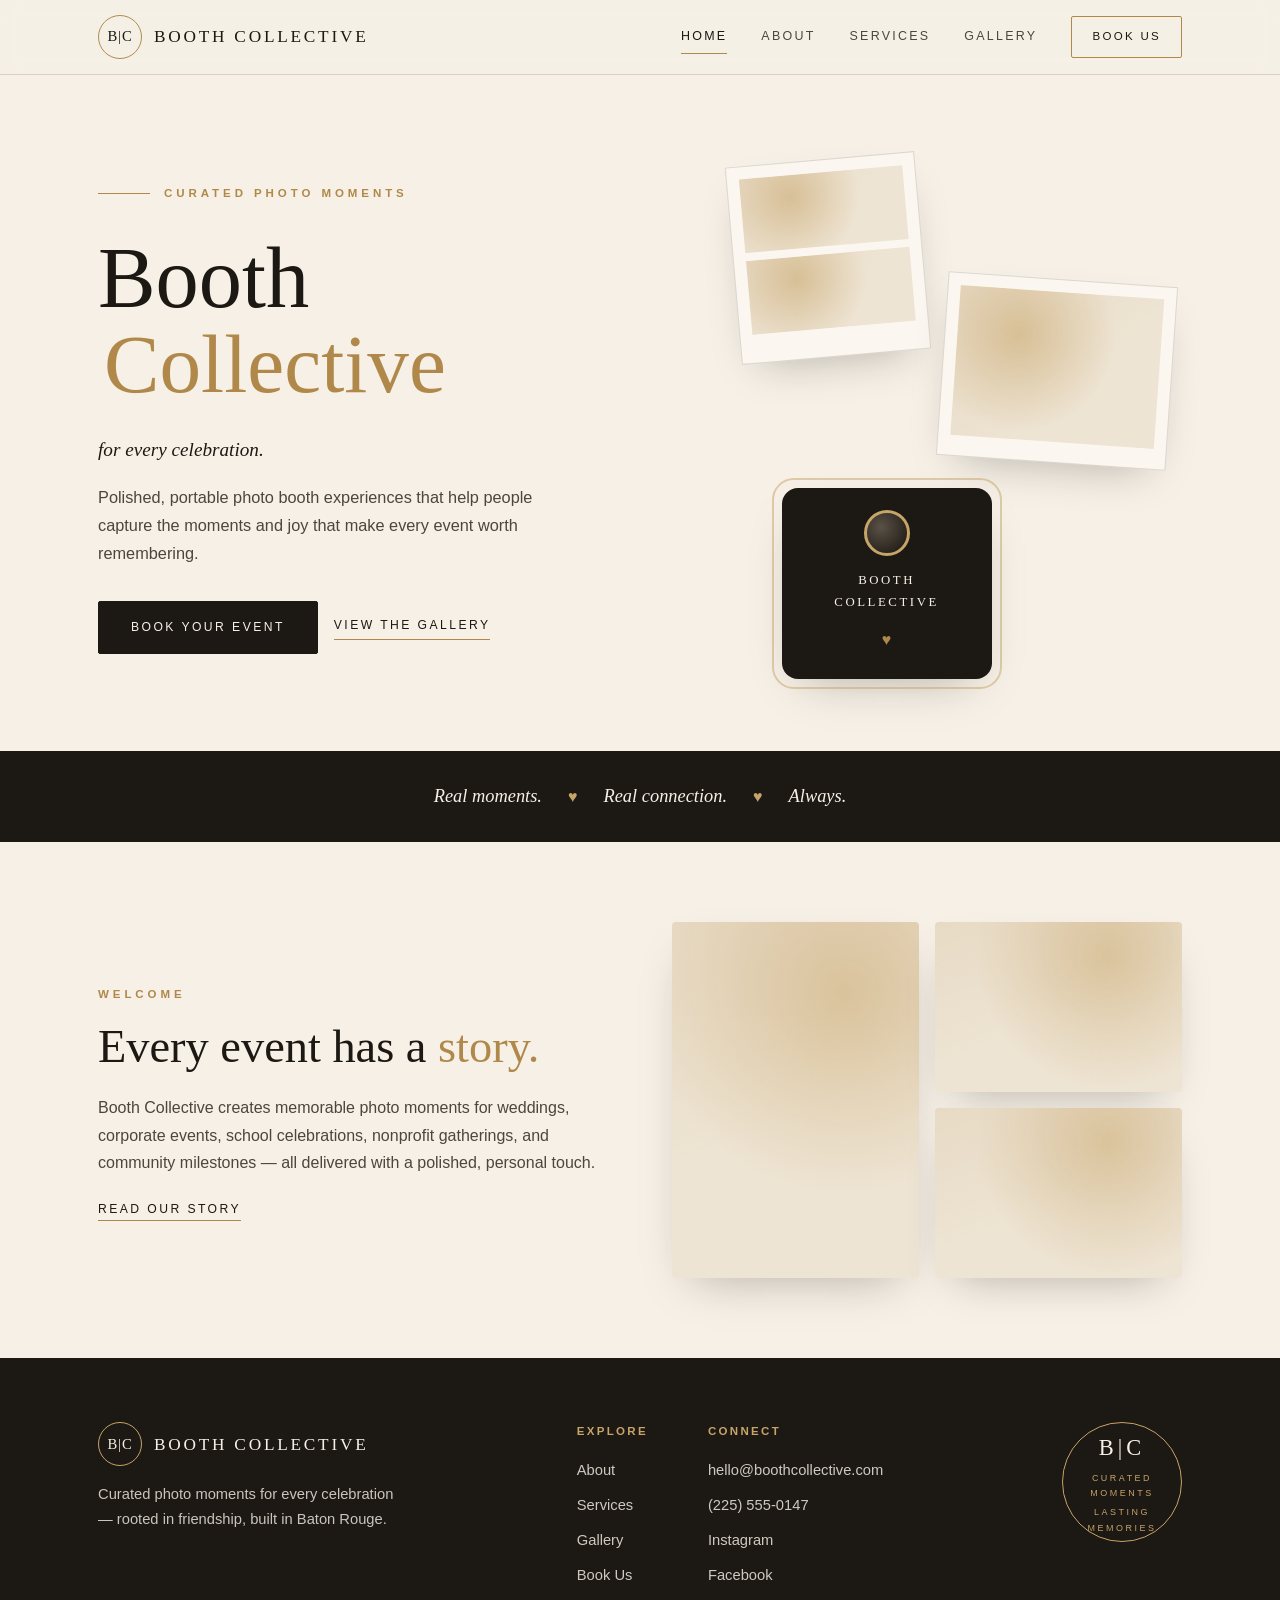
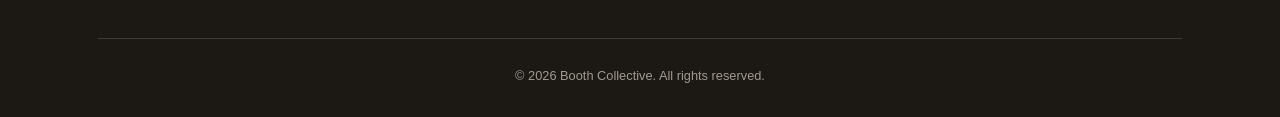
==== index.html @ 0d006862 "Add files via upload" ====
<!DOCTYPE html>
<html lang="en">
<head>
<meta charset="UTF-8">
<meta name="viewport" content="width=device-width, initial-scale=1.0">
<title>Booth Collective — Curated Photo Moments</title>
<link rel="stylesheet" href="assets/styles.css">
</head>
<body>
<header class="site-header">
  <div class="container header-inner">
    <a href="index.html" class="brand"><span class="monogram">B|C</span><span class="brand-name">Booth Collective</span></a>
    <nav class="site-nav" id="siteNav">
      <a href="index.html" class="nav-link active">Home</a>
      <a href="about.html" class="nav-link">About</a>
      <a href="services.html" class="nav-link">Services</a>
      <a href="gallery.html" class="nav-link">Gallery</a>
      <a href="contact.html" class="nav-cta">Book Us</a>
    </nav>
    <button class="nav-toggle" id="navToggle" aria-label="Toggle navigation"><svg viewBox="0 0 24 24" fill="none" stroke="currentColor" stroke-width="1.5"><line x1="3" y1="7" x2="21" y2="7"/><line x1="3" y1="12" x2="21" y2="12"/><line x1="3" y1="17" x2="21" y2="17"/></svg></button>
  </div>
</header>
<main>
<section class="hero">
  <div class="container hero-grid">
    <div class="hero-copy reveal">
      <div class="kicker"><span class="kicker-line"></span><span class="eyebrow">Curated Photo Moments</span></div>
      <h1>Booth <span class="script">Collective</span></h1>
      <p class="hero-tag">for every celebration.</p>
      <p class="hero-sub">Polished, portable photo booth experiences that help people capture the moments and joy that make every event worth remembering.</p>
      <div class="hero-actions">
        <a href="contact.html" class="btn-primary">Book Your Event</a>
        <a href="gallery.html" class="btn-ghost">View the Gallery</a>
      </div>
    </div>
    <div class="hero-visual reveal">
      <div class="strip strip-a"><div class="frame"></div><div class="frame"></div></div>
      <div class="strip strip-b"><div class="frame"></div></div>
      <div class="booth-card"><div class="booth-ring"></div><div class="booth-lens"></div><div class="bc">BOOTH<br>COLLECTIVE</div><div style="margin-top:12px" class="heart">&#9829;</div></div>
    </div>
  </div>
</section>
<div class="band"><div class="container band-inner">
  <span class="band-item">Real moments.</span><span class="band-dot">&#9829;</span>
  <span class="band-item">Real connection.</span><span class="band-dot">&#9829;</span>
  <span class="band-item">Always.</span>
</div></div>
<section class="section">
  <div class="container about-grid">
    <div class="about-copy reveal">
      <span class="eyebrow">Welcome</span>
      <h2>Every event has a <span class="script">story.</span></h2>
      <p>Booth Collective creates memorable photo moments for weddings, corporate events, school celebrations, nonprofit gatherings, and community milestones — all delivered with a polished, personal touch.</p>
      <a href="about.html" class="btn-ghost">Read our story</a>
    </div>
    <div class="about-visual reveal">
      <div class="about-tile tall"></div><div class="about-tile"></div><div class="about-tile"></div>
    </div>
  </div>
</section>
</main>
<footer class="site-footer">
  <div class="container">
    <div class="footer-top">
      <div>
        <div style="display:flex;align-items:center;gap:12px;margin-bottom:16px">
          <span class="monogram" style="border-color:var(--gold-soft);color:var(--bg)">B|C</span>
          <span class="brand-name" style="color:var(--bg)">Booth Collective</span>
        </div>
        <p style="max-width:300px;opacity:.8;font-size:.92rem">Curated photo moments for every celebration — rooted in friendship, built in Baton Rouge.</p>
      </div>
      <div class="footer-links">
        <div class="footer-col"><h4>Explore</h4>
          <a href="about.html">About</a><a href="services.html">Services</a><a href="gallery.html">Gallery</a><a href="contact.html">Book Us</a></div>
        <div class="footer-col"><h4>Connect</h4>
          <a href="mailto:hello@boothcollective.com">hello@boothcollective.com</a><a href="tel:+12255550147">(225) 555-0147</a><a href="#">Instagram</a><a href="#">Facebook</a></div>
      </div>
      <div class="footer-badge"><div><div class="bc">B|C</div><div class="sub">Curated Moments</div><div class="sub">Lasting Memories</div></div></div>
    </div>
    <div class="footer-bottom">&copy; <span id="year"></span> Booth Collective. All rights reserved.</div>
  </div>
</footer>
<script src="assets/script.js"></script>
</body>
</html>
---- assets/styles.css ----
:root{
  --bg:#F6F0E6; --bg-alt:#EEE4D3; --surface:#FBF7F0;
  --ink:#1C1813; --ink-soft:#4C463C; --muted:#8A8072;
  --gold:#B0894A; --gold-soft:#C7A468; --line:rgba(28,24,19,0.14);
  --shadow:0 18px 46px -22px rgba(28,24,19,0.35);
  --serif:Georgia,"Times New Roman",serif;
  --script:"Snell Roundhand","Segoe Script","Brush Script MT",cursive;
  --sans:"Helvetica Neue",Arial,system-ui,sans-serif;
}
*,*::before,*::after{box-sizing:border-box;margin:0;padding:0}
html{scroll-behavior:smooth}
body{font-family:var(--sans);background:var(--bg);color:var(--ink-soft);line-height:1.7;-webkit-font-smoothing:antialiased}
.container{width:100%;max-width:1140px;margin:0 auto;padding:0 28px}
.eyebrow{font-size:.72rem;letter-spacing:.34em;text-transform:uppercase;color:var(--gold);font-weight:600}
h1,h2,h3{font-family:var(--serif);color:var(--ink);font-weight:400;line-height:1.12}
.script{font-family:var(--script);color:var(--gold)}
.heart{color:var(--gold)}

/* HEADER */
.site-header{position:sticky;top:0;z-index:50;background:rgba(246,240,230,.9);backdrop-filter:blur(10px);border-bottom:1px solid var(--line)}
.header-inner{display:flex;align-items:center;justify-content:space-between;height:74px}
.brand{display:flex;align-items:center;gap:12px;text-decoration:none}
.monogram{width:44px;height:44px;border:1.5px solid var(--gold);border-radius:50%;display:grid;place-items:center;font-family:var(--serif);font-size:.92rem;letter-spacing:.06em;color:var(--ink)}
.brand-name{font-family:var(--serif);font-size:1.08rem;letter-spacing:.16em;text-transform:uppercase;color:var(--ink)}
.site-nav{display:flex;align-items:center;gap:34px}
.nav-link{font-size:.78rem;letter-spacing:.18em;text-transform:uppercase;color:var(--ink-soft);text-decoration:none;position:relative;padding:6px 0;transition:color .25s}
.nav-link::after{content:"";position:absolute;left:0;bottom:0;width:0;height:1px;background:var(--gold);transition:width .3s}
.nav-link:hover,.nav-link.active{color:var(--ink)}
.nav-link:hover::after,.nav-link.active::after{width:100%}
.nav-cta{border:1px solid var(--gold);color:var(--ink);padding:10px 20px;border-radius:2px;font-size:.72rem;letter-spacing:.2em;text-transform:uppercase;text-decoration:none;transition:all .3s}
.nav-cta:hover{background:var(--gold);color:var(--surface)}
.nav-toggle{display:none;background:none;border:none;cursor:pointer;color:var(--ink);padding:8px}
.nav-toggle svg{width:26px;height:26px}

/* BUTTONS */
.btn-primary{background:var(--ink);color:var(--bg);text-decoration:none;padding:15px 32px;border-radius:2px;font-size:.76rem;letter-spacing:.2em;text-transform:uppercase;transition:all .3s;border:1px solid var(--ink);display:inline-block}
.btn-primary:hover{background:transparent;color:var(--ink)}
.btn-ghost{color:var(--ink);text-decoration:none;font-size:.76rem;letter-spacing:.2em;text-transform:uppercase;border-bottom:1px solid var(--gold);padding-bottom:4px;transition:color .3s}
.btn-ghost:hover{color:var(--gold)}

/* HERO */
.hero{padding:84px 0 72px;overflow:hidden}
.hero-grid{display:grid;grid-template-columns:1.05fr .95fr;gap:56px;align-items:center}
.kicker{display:flex;align-items:center;gap:14px;margin-bottom:26px}
.kicker-line{height:1px;width:52px;background:var(--gold)}
.hero h1{font-size:clamp(3.2rem,7vw,5.4rem);margin-bottom:6px}
.hero h1 .script{font-size:clamp(3rem,7vw,5.2rem);display:block;margin-top:-8px;margin-left:6px}
.hero-tag{font-family:var(--serif);font-style:italic;font-size:1.2rem;color:var(--ink);margin:22px 0 8px}
.hero-sub{max-width:440px;margin:18px 0 34px;font-size:1.02rem}
.hero-actions{display:flex;gap:16px;flex-wrap:wrap;align-items:center}
.hero-visual{position:relative;height:520px}
.strip{position:absolute;background:var(--surface);padding:12px 12px 20px;box-shadow:var(--shadow);border:1px solid var(--line)}
.strip .frame{background:var(--bg-alt);position:relative;overflow:hidden}
.strip .frame::after{content:"";position:absolute;inset:0;background:linear-gradient(135deg,rgba(176,137,74,.18),transparent 60%),radial-gradient(circle at 30% 30%,var(--gold-soft),transparent 55%);opacity:.55}
.strip-a{width:190px;top:0;left:8%;transform:rotate(-5deg);z-index:2}
.strip-a .frame{height:74px;margin-bottom:8px}
.strip-b{width:230px;top:120px;right:2%;transform:rotate(4deg);z-index:3}
.strip-b .frame{height:150px}
.booth-card{position:absolute;bottom:0;left:18%;width:210px;background:var(--ink);color:var(--bg);border-radius:16px;padding:22px 18px 26px;text-align:center;box-shadow:var(--shadow);z-index:4}
.booth-lens{width:46px;height:46px;border-radius:50%;margin:0 auto 14px;background:radial-gradient(circle at 35% 35%,#5a5147,#17130e);border:3px solid var(--gold-soft)}
.booth-card .bc{font-family:var(--serif);letter-spacing:.2em;font-size:.8rem;color:var(--bg)}
.booth-ring{position:absolute;inset:-10px;border:2px solid var(--gold-soft);border-radius:22px;opacity:.5}

/* BAND */
.band{background:var(--ink);color:var(--bg);padding:30px 0}
.band-inner{display:flex;justify-content:center;align-items:center;gap:26px;flex-wrap:wrap;text-align:center}
.band-item{font-family:var(--serif);font-style:italic;font-size:1.15rem}
.band-dot{color:var(--gold-soft)}

/* PAGE HEADER (interior pages) */
.page-hero{padding:70px 0 40px;text-align:center}
.page-hero h1{font-size:clamp(2.6rem,5vw,3.8rem);margin:16px 0 10px}
.page-hero p{max-width:560px;margin:0 auto}
.rule{width:56px;height:1px;background:var(--gold);margin:20px auto 0}

/* SECTIONS */
.section{padding:80px 0}
.section-alt{background:var(--bg-alt)}
.section-head{text-align:center;max-width:640px;margin:0 auto 58px}
.section-head h2{font-size:clamp(2.2rem,4.5vw,3.1rem);margin:16px 0 14px}

/* ABOUT */
.about-grid{display:grid;grid-template-columns:1fr 1fr;gap:64px;align-items:center}
.about-copy h2{font-size:clamp(2.1rem,4vw,2.9rem);margin:14px 0 22px}
.about-copy p{margin-bottom:18px}
.about-meta{display:flex;gap:14px;align-items:flex-start;margin-top:28px;padding-top:26px;border-top:1px solid var(--line)}
.pin{color:var(--gold);flex-shrink:0;margin-top:2px}
.about-visual{position:relative;display:grid;grid-template-columns:1fr 1fr;gap:16px}
.about-tile{border-radius:4px;overflow:hidden;box-shadow:var(--shadow);position:relative;background:var(--bg-alt);min-height:170px}
.about-tile::after{content:"";position:absolute;inset:0;background:linear-gradient(160deg,rgba(176,137,74,.2),transparent 55%),radial-gradient(circle at 70% 20%,var(--gold-soft),transparent 60%);opacity:.5}
.about-tile.tall{grid-row:span 2;min-height:auto}
.about-badge{position:absolute;left:50%;bottom:-26px;transform:translateX(-50%);width:96px;height:96px;border-radius:50%;background:var(--surface);border:1px solid var(--gold);display:grid;place-items:center;text-align:center;box-shadow:var(--shadow);font-family:var(--serif);font-style:italic;font-size:.74rem;color:var(--ink);line-height:1.35;z-index:3}

/* SERVICES */
.services-grid{display:grid;grid-template-columns:repeat(3,1fr);gap:26px}
.service-card{background:var(--surface);border:1px solid var(--line);padding:38px 30px;border-radius:4px;transition:transform .35s,box-shadow .35s}
.service-card:hover{transform:translateY(-6px);box-shadow:var(--shadow)}
.service-icon{width:46px;height:46px;color:var(--gold);margin-bottom:20px}
.service-icon svg{width:100%;height:100%;stroke:currentColor;fill:none;stroke-width:1.3}
.service-card h3{font-size:1.28rem;margin-bottom:10px}
.service-num{font-family:var(--serif);font-style:italic;color:var(--muted);font-size:.9rem;display:block;margin-bottom:8px}

/* GALLERY */
.gallery-grid{display:grid;grid-template-columns:repeat(4,1fr);grid-auto-rows:200px;gap:14px}
.gtile{position:relative;overflow:hidden;border-radius:3px;background:var(--bg-alt)}
.gtile img{width:100%;height:100%;object-fit:cover;display:block}
.gtile::after{content:"";position:absolute;inset:0;background:linear-gradient(135deg,rgba(28,24,19,.12),transparent),radial-gradient(circle at 40% 30%,var(--gold-soft),transparent 60%);opacity:.5;transition:opacity .4s}
.gtile:hover::after{opacity:.2}
.gtile .glabel{position:absolute;left:14px;bottom:12px;z-index:2;font-family:var(--serif);font-style:italic;color:var(--ink);font-size:.82rem}
.gtile.wide{grid-column:span 2}
.gtile.tall{grid-row:span 2}
.gallery-note{text-align:center;margin-top:26px;font-size:.86rem;color:var(--muted);font-style:italic}

/* CONTACT */
.contact-grid{display:grid;grid-template-columns:.9fr 1.1fr;gap:60px;align-items:start}
.contact-copy h2{font-size:clamp(2.1rem,4vw,2.9rem);margin:14px 0 18px}
.contact-copy .quote{font-family:var(--serif);font-style:italic;font-size:1.3rem;color:var(--ink);margin:26px 0}
.contact-info{list-style:none;margin-top:26px}
.contact-info li{display:flex;gap:12px;align-items:center;margin-bottom:14px;font-size:.98rem}
.contact-info svg{width:20px;height:20px;color:var(--gold);flex-shrink:0}
.form{background:var(--surface);border:1px solid var(--line);border-radius:6px;padding:38px 34px;box-shadow:var(--shadow)}
.form-row{display:grid;grid-template-columns:1fr 1fr;gap:18px}
.field{margin-bottom:20px}
.field label{display:block;font-size:.72rem;letter-spacing:.18em;text-transform:uppercase;color:var(--ink);margin-bottom:8px}
.field input,.field select,.field textarea{width:100%;padding:13px 14px;border:1px solid var(--line);border-radius:3px;background:var(--bg);color:var(--ink);font-family:var(--sans);font-size:.95rem;transition:border-color .25s}
.field input:focus,.field select:focus,.field textarea:focus{outline:none;border-color:var(--gold)}
.field textarea{resize:vertical;min-height:110px}
.submit-btn{width:100%;background:var(--ink);color:var(--bg);border:1px solid var(--ink);padding:16px;border-radius:2px;font-size:.78rem;letter-spacing:.22em;text-transform:uppercase;cursor:pointer;transition:all .3s;font-family:var(--sans)}
.submit-btn:hover{background:transparent;color:var(--ink)}
.form-msg{margin-top:16px;font-size:.9rem;text-align:center;min-height:20px}
.form-msg.ok{color:var(--gold)}
.form-msg.err{color:#b4483a}

/* FOOTER */
.site-footer{background:var(--ink);color:var(--bg);padding:64px 0 30px}
.footer-top{display:flex;justify-content:space-between;align-items:flex-start;gap:40px;flex-wrap:wrap;padding-bottom:40px;border-bottom:1px solid rgba(243,236,223,.16)}
.footer-badge{width:120px;height:120px;border-radius:50%;border:1px solid var(--gold-soft);display:grid;place-items:center;text-align:center;flex-shrink:0}
.footer-badge .bc{font-family:var(--serif);font-size:1.4rem;letter-spacing:.18em}
.footer-badge .sub{font-size:.56rem;letter-spacing:.28em;text-transform:uppercase;color:var(--gold-soft);margin-top:4px}
.footer-links{display:flex;gap:60px;flex-wrap:wrap}
.footer-col h4{font-size:.72rem;letter-spacing:.2em;text-transform:uppercase;color:var(--gold-soft);margin-bottom:16px;font-weight:600}
.footer-col a{display:block;color:var(--bg);text-decoration:none;opacity:.82;margin-bottom:10px;font-size:.92rem;transition:opacity .25s}
.footer-col a:hover{opacity:1}
.footer-bottom{text-align:center;padding-top:26px;font-size:.8rem;opacity:.6}

/* REVEAL */
.reveal{opacity:0;transform:translateY(24px);transition:opacity .8s ease,transform .8s ease}
.reveal.in{opacity:1;transform:none}

/* RESPONSIVE */
@media(max-width:900px){
  .hero-grid,.about-grid,.contact-grid{grid-template-columns:1fr;gap:44px}
  .hero-visual{height:400px;order:-1}
  .services-grid{grid-template-columns:1fr 1fr}
  .gallery-grid{grid-template-columns:repeat(2,1fr)}
  .site-nav{position:fixed;top:74px;right:0;left:0;flex-direction:column;gap:0;background:var(--bg);border-bottom:1px solid var(--line);padding:10px 28px 24px;transform:translateY(-140%);transition:transform .35s;align-items:flex-start}
  .site-nav.open{transform:none}
  .nav-link{width:100%;padding:14px 0;border-bottom:1px solid var(--line)}
  .nav-cta{margin-top:14px}
  .nav-toggle{display:block}
}
@media(max-width:560px){.services-grid,.form-row{grid-template-columns:1fr}.band-inner{flex-direction:column;gap:10px}}
@media(prefers-reduced-motion:reduce){*{animation:none!important;transition:none!important;scroll-behavior:auto!important}.reveal{opacity:1;transform:none}}
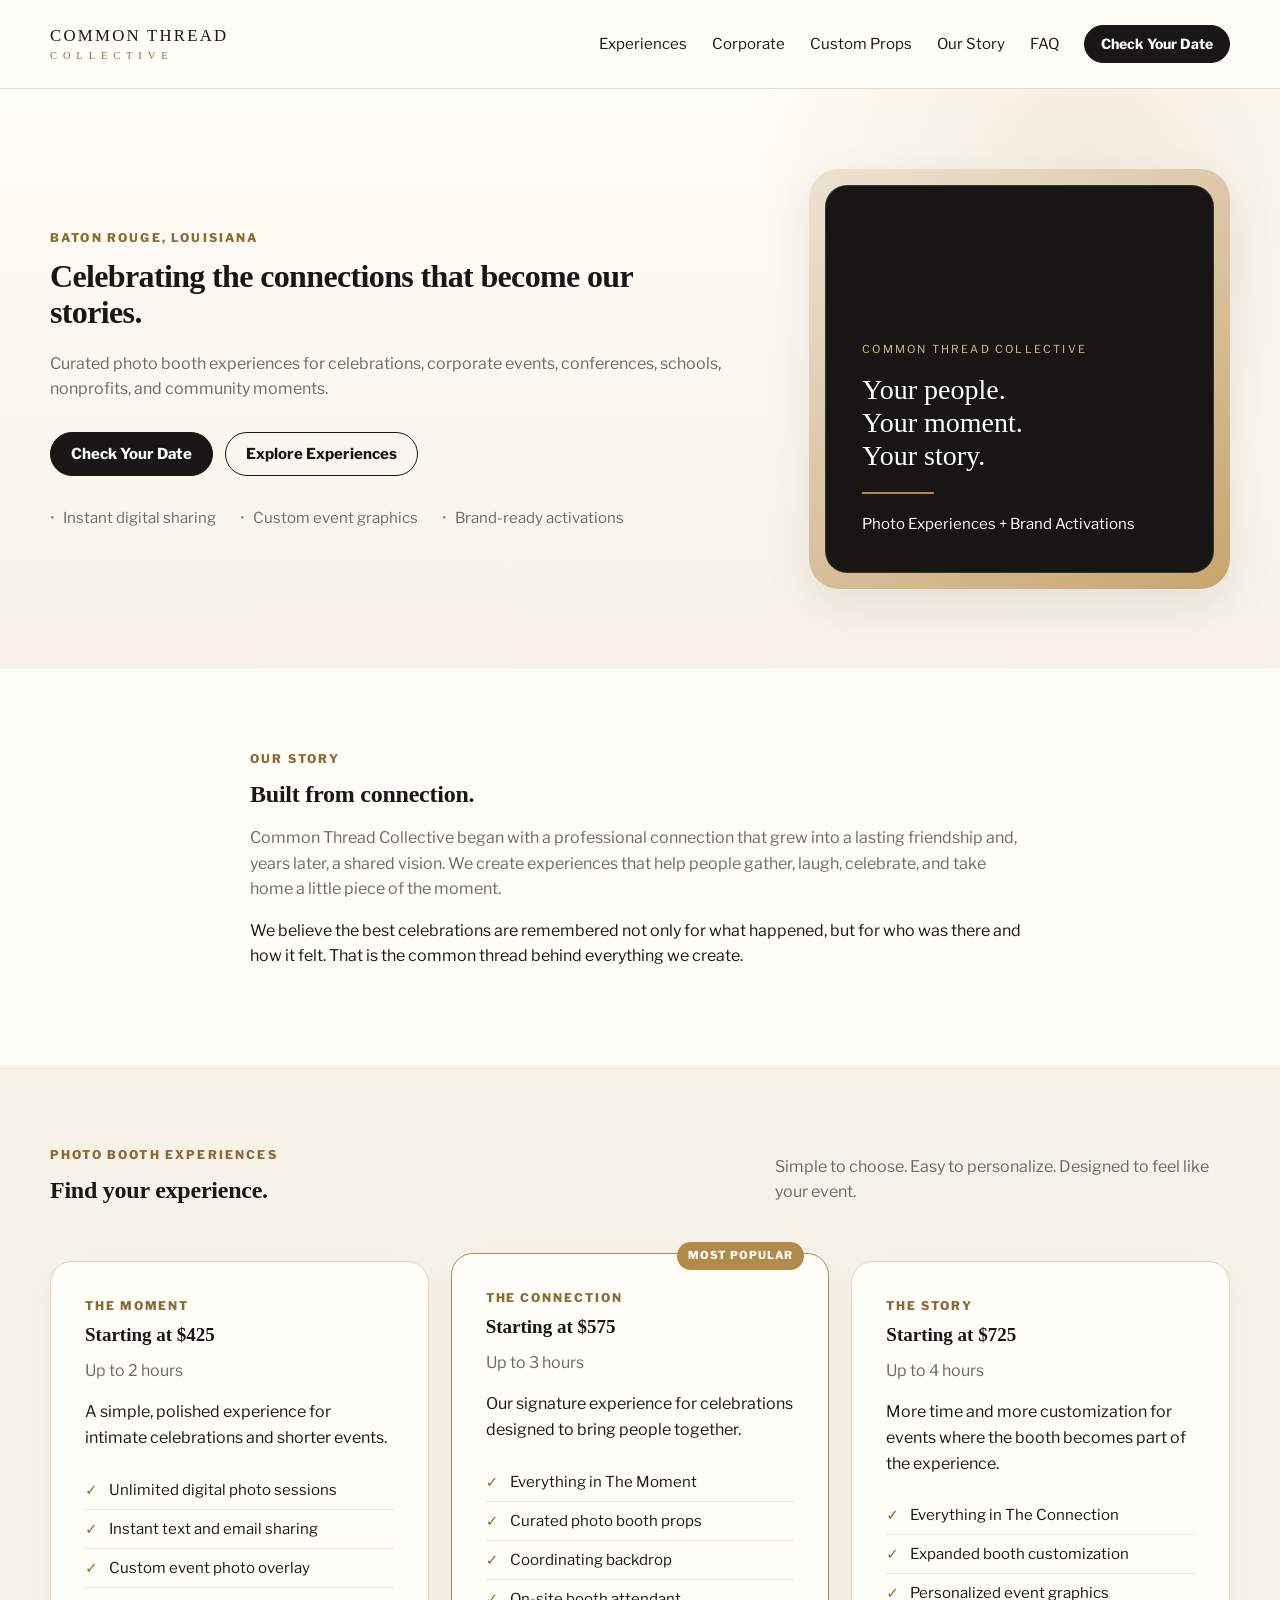
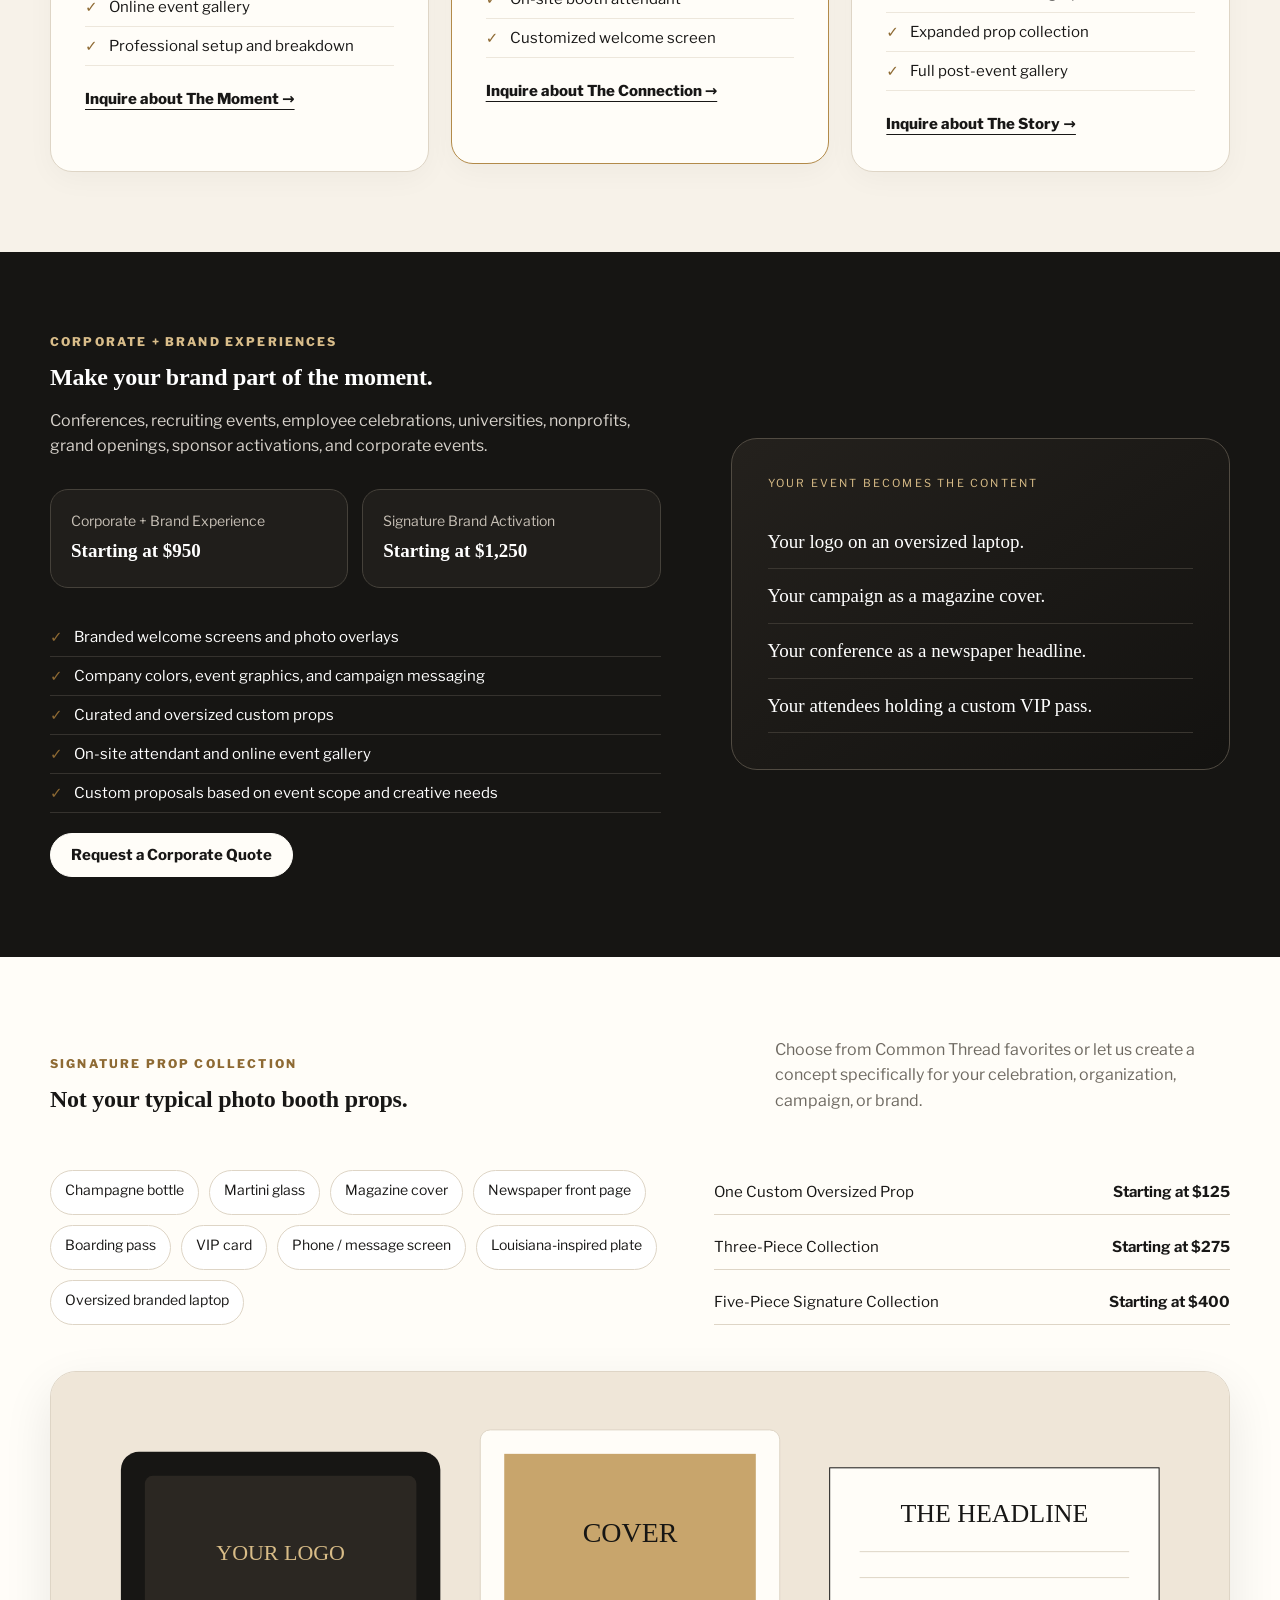
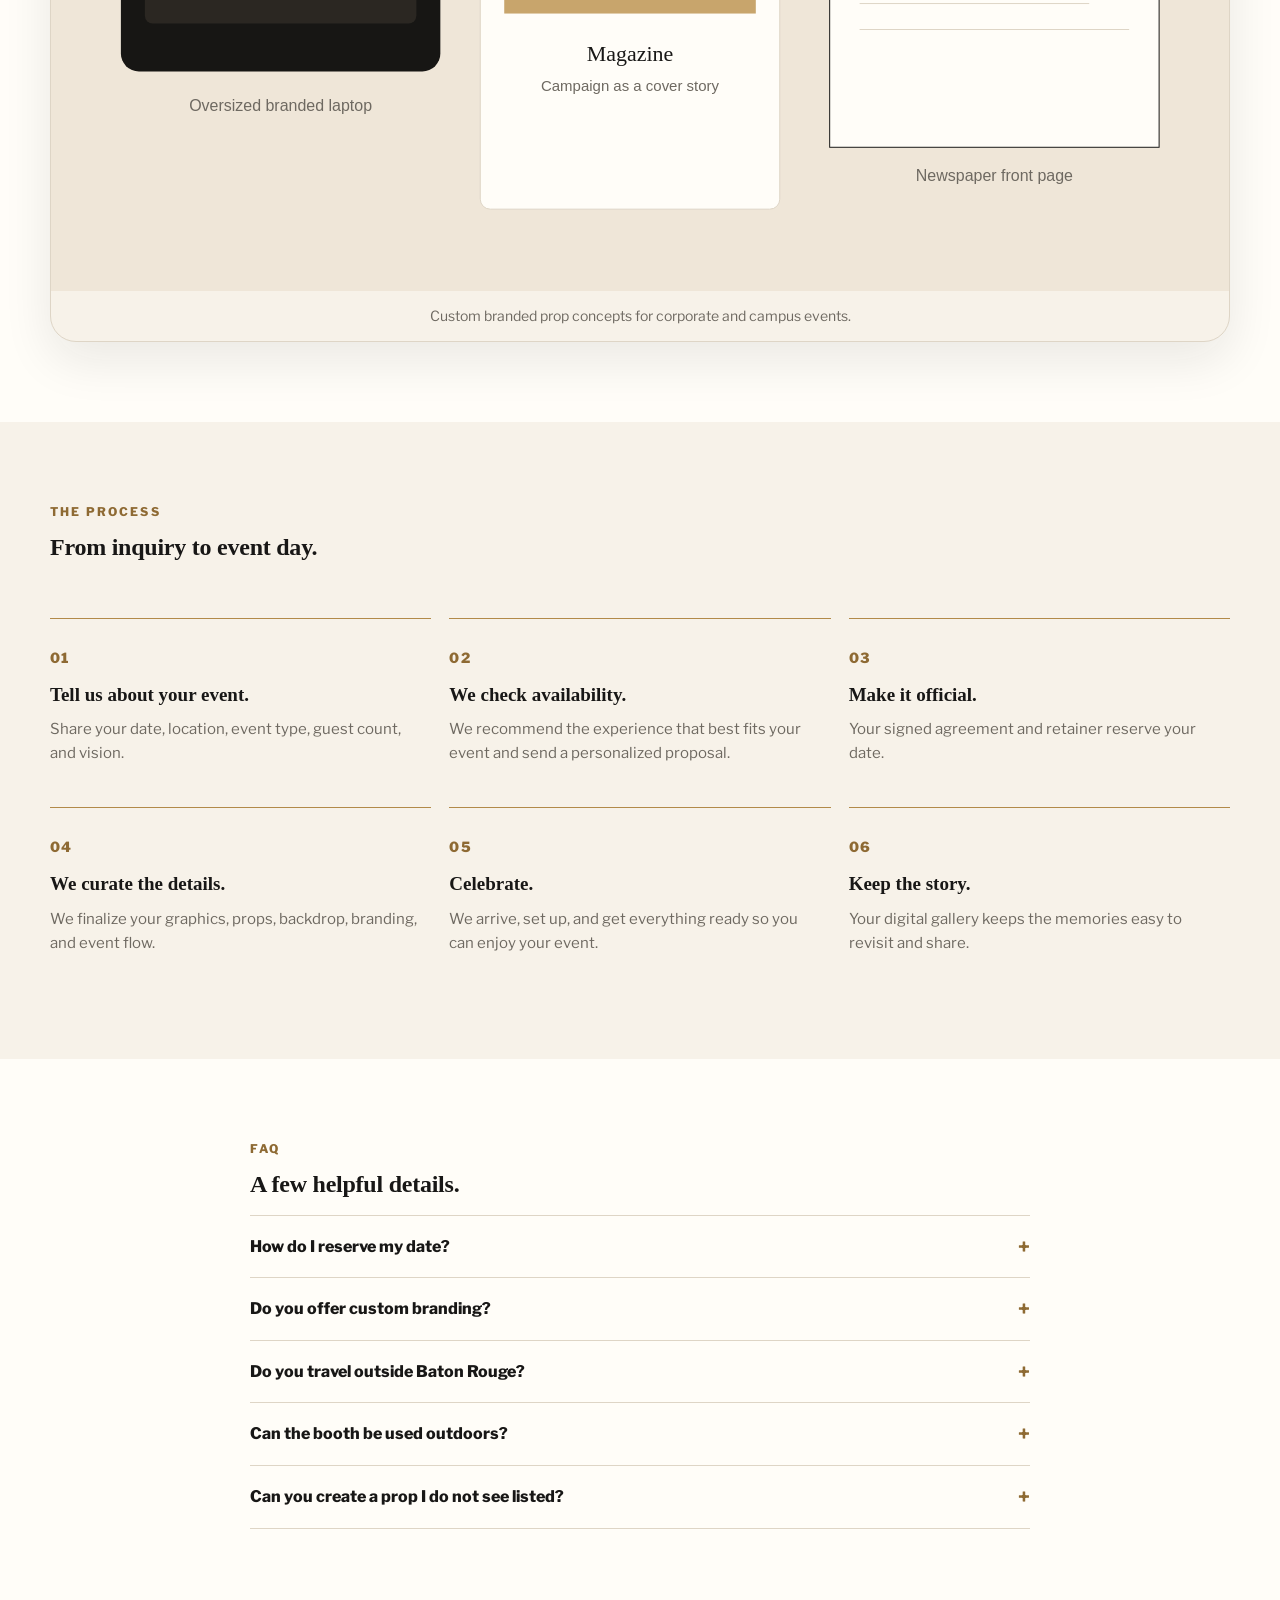
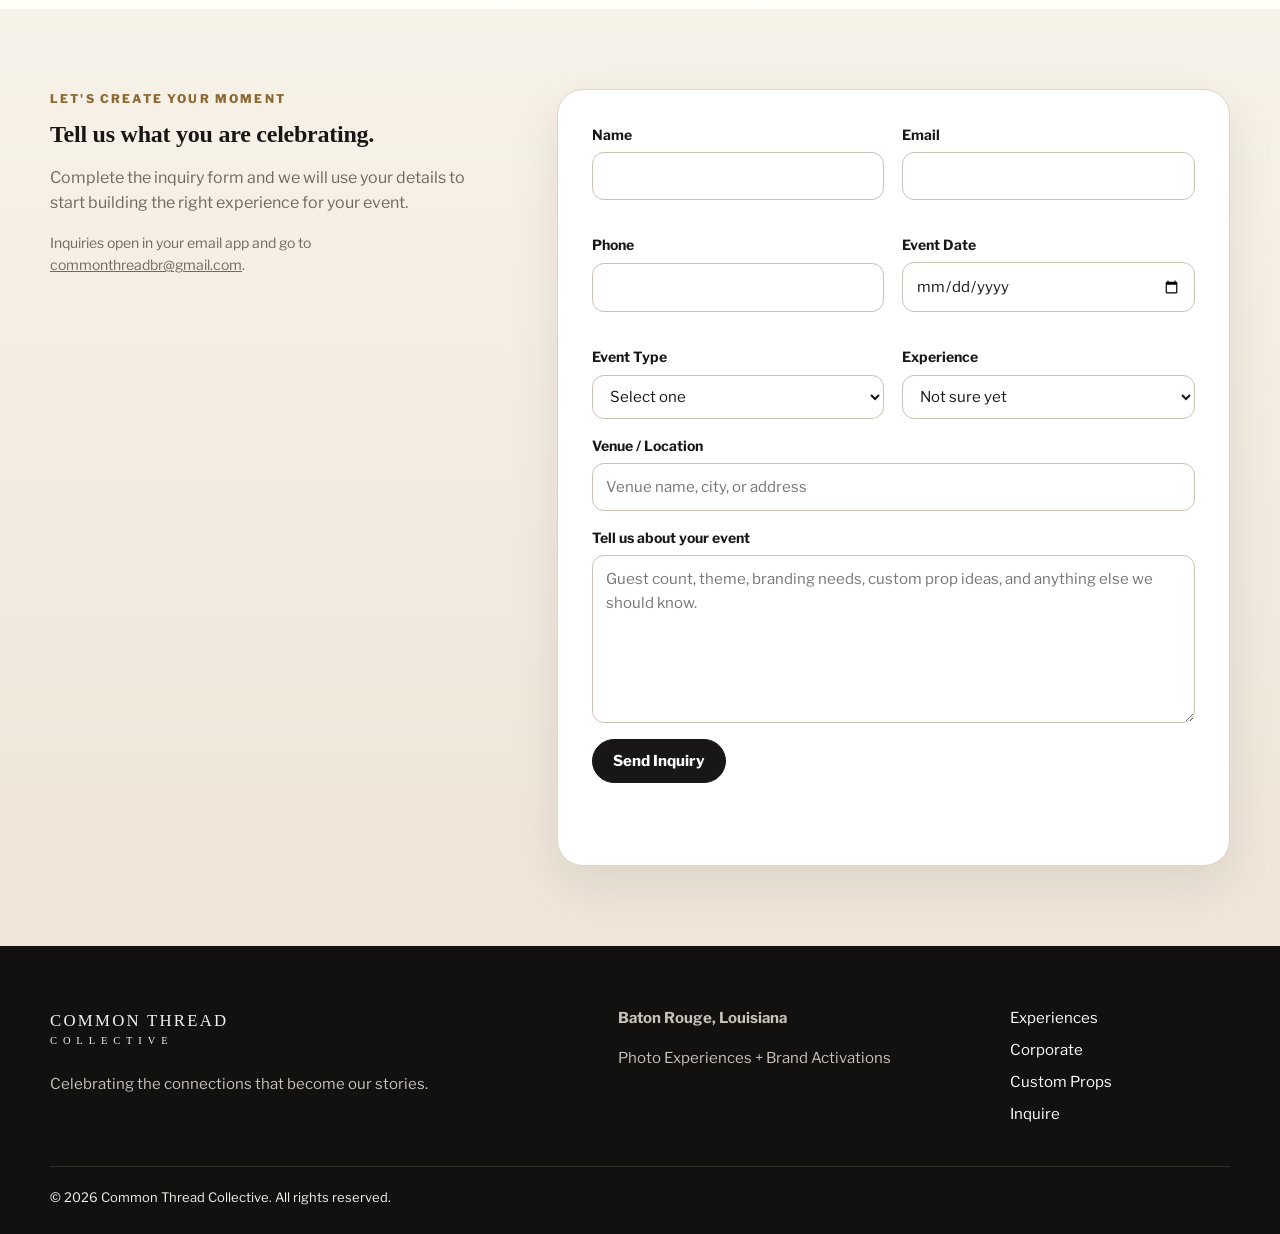
==== commit 8afbbcac: "Add files via upload" ====
--- a/index.html
+++ b/index.html
@@ -1,85 +1,383 @@
-<!DOCTYPE html>
-<html lang="en">
-<head>
-<meta charset="UTF-8">
-<meta name="viewport" content="width=device-width, initial-scale=1.0">
-<title>Booth Collective — Curated Photo Moments</title>
-<link rel="stylesheet" href="assets/styles.css">
-</head>
-<body>
-<header class="site-header">
-  <div class="container header-inner">
-    <a href="index.html" class="brand"><span class="monogram">B|C</span><span class="brand-name">Booth Collective</span></a>
-    <nav class="site-nav" id="siteNav">
-      <a href="index.html" class="nav-link active">Home</a>
-      <a href="about.html" class="nav-link">About</a>
-      <a href="services.html" class="nav-link">Services</a>
-      <a href="gallery.html" class="nav-link">Gallery</a>
-      <a href="contact.html" class="nav-cta">Book Us</a>
-    </nav>
-    <button class="nav-toggle" id="navToggle" aria-label="Toggle navigation"><svg viewBox="0 0 24 24" fill="none" stroke="currentColor" stroke-width="1.5"><line x1="3" y1="7" x2="21" y2="7"/><line x1="3" y1="12" x2="21" y2="12"/><line x1="3" y1="17" x2="21" y2="17"/></svg></button>
-  </div>
-</header>
-<main>
-<section class="hero">
-  <div class="container hero-grid">
-    <div class="hero-copy reveal">
-      <div class="kicker"><span class="kicker-line"></span><span class="eyebrow">Curated Photo Moments</span></div>
-      <h1>Booth <span class="script">Collective</span></h1>
-      <p class="hero-tag">for every celebration.</p>
-      <p class="hero-sub">Polished, portable photo booth experiences that help people capture the moments and joy that make every event worth remembering.</p>
-      <div class="hero-actions">
-        <a href="contact.html" class="btn-primary">Book Your Event</a>
-        <a href="gallery.html" class="btn-ghost">View the Gallery</a>
-      </div>
-    </div>
-    <div class="hero-visual reveal">
-      <div class="strip strip-a"><div class="frame"></div><div class="frame"></div></div>
-      <div class="strip strip-b"><div class="frame"></div></div>
-      <div class="booth-card"><div class="booth-ring"></div><div class="booth-lens"></div><div class="bc">BOOTH<br>COLLECTIVE</div><div style="margin-top:12px" class="heart">&#9829;</div></div>
-    </div>
-  </div>
-</section>
-<div class="band"><div class="container band-inner">
-  <span class="band-item">Real moments.</span><span class="band-dot">&#9829;</span>
-  <span class="band-item">Real connection.</span><span class="band-dot">&#9829;</span>
-  <span class="band-item">Always.</span>
-</div></div>
-<section class="section">
-  <div class="container about-grid">
-    <div class="about-copy reveal">
-      <span class="eyebrow">Welcome</span>
-      <h2>Every event has a <span class="script">story.</span></h2>
-      <p>Booth Collective creates memorable photo moments for weddings, corporate events, school celebrations, nonprofit gatherings, and community milestones — all delivered with a polished, personal touch.</p>
-      <a href="about.html" class="btn-ghost">Read our story</a>
-    </div>
-    <div class="about-visual reveal">
-      <div class="about-tile tall"></div><div class="about-tile"></div><div class="about-tile"></div>
-    </div>
-  </div>
-</section>
-</main>
-<footer class="site-footer">
-  <div class="container">
-    <div class="footer-top">
-      <div>
-        <div style="display:flex;align-items:center;gap:12px;margin-bottom:16px">
-          <span class="monogram" style="border-color:var(--gold-soft);color:var(--bg)">B|C</span>
-          <span class="brand-name" style="color:var(--bg)">Booth Collective</span>
-        </div>
-        <p style="max-width:300px;opacity:.8;font-size:.92rem">Curated photo moments for every celebration — rooted in friendship, built in Baton Rouge.</p>
-      </div>
-      <div class="footer-links">
-        <div class="footer-col"><h4>Explore</h4>
-          <a href="about.html">About</a><a href="services.html">Services</a><a href="gallery.html">Gallery</a><a href="contact.html">Book Us</a></div>
-        <div class="footer-col"><h4>Connect</h4>
-          <a href="mailto:hello@boothcollective.com">hello@boothcollective.com</a><a href="tel:+12255550147">(225) 555-0147</a><a href="#">Instagram</a><a href="#">Facebook</a></div>
-      </div>
-      <div class="footer-badge"><div><div class="bc">B|C</div><div class="sub">Curated Moments</div><div class="sub">Lasting Memories</div></div></div>
-    </div>
-    <div class="footer-bottom">&copy; <span id="year"></span> Booth Collective. All rights reserved.</div>
-  </div>
-</footer>
-<script src="assets/script.js"></script>
-</body>
-</html>+<!DOCTYPE html>
+<html lang="en">
+  <head>
+    <meta charset="utf-8" />
+    <meta name="viewport" content="width=device-width, initial-scale=1" />
+    <meta
+      name="description"
+      content="Common Thread Collective creates curated photo booth experiences and brand activations in Baton Rouge, Louisiana."
+    />
+    <meta name="theme-color" content="#f7f2e9" />
+    <title>Common Thread Collective | Baton Rouge Photo Booth Experiences</title>
+    <link rel="preconnect" href="https://fonts.googleapis.com" />
+    <link rel="preconnect" href="https://fonts.gstatic.com" crossorigin />
+    <link href="https://fonts.googleapis.com/css2?family=Libre+Franklin:ital,wght@0,400;0,700;0,800;1,400&display=swap" rel="stylesheet" />
+    <link rel="stylesheet" href="assets/styles.css" />
+  </head>
+  <body>
+    <a class="skip-link" href="#main">Skip to content</a>
+    <header class="site-header" id="top">
+      <div class="container nav-wrap">
+        <a class="brand" href="#top" aria-label="Common Thread Collective home">
+          <img class="brand-logo brand-logo-header" src="assets/logo.svg" alt="Common Thread Collective logo" />
+        </a>
+        <button class="nav-toggle" type="button" aria-expanded="false" aria-controls="site-nav" aria-label="Open menu">
+          <span></span><span></span><span></span>
+        </button>
+        <nav class="site-nav" id="site-nav" aria-label="Primary navigation">
+          <a href="#experiences">Experiences</a>
+          <a href="#corporate">Corporate</a>
+          <a href="#props">Custom Props</a>
+          <a href="#about">Our Story</a>
+          <a href="#faq">FAQ</a>
+          <a class="button button-small" href="#inquire">Check Your Date</a>
+        </nav>
+      </div>
+    </header>
+
+    <main id="main">
+      <section class="hero section">
+        <div class="container hero-grid">
+          <div class="hero-copy">
+            <p class="eyebrow">Baton Rouge, Louisiana</p>
+            <h1>Celebrating the connections that become our stories.</h1>
+            <p class="hero-lead">
+              Curated photo booth experiences for celebrations, corporate events, conferences, schools, nonprofits, and community moments.
+            </p>
+            <div class="button-row">
+              <a class="button" href="#inquire">Check Your Date</a>
+              <a class="button button-ghost" href="#experiences">Explore Experiences</a>
+            </div>
+            <ul class="hero-points" aria-label="Experience highlights">
+              <li>Instant digital sharing</li>
+              <li>Custom event graphics</li>
+              <li>Brand-ready activations</li>
+            </ul>
+          </div>
+          <div class="hero-card" aria-label="Common Thread Collective experience">
+            <div class="hero-card-inner">
+              <span class="mini-label">Common Thread Collective</span>
+              <p class="hero-quote">Your people.<br />Your moment.<br />Your story.</p>
+              <div class="gold-rule"></div>
+              <p>Photo Experiences + Brand Activations</p>
+            </div>
+          </div>
+        </div>
+      </section>
+
+      <section class="intro section" id="about">
+        <div class="container narrow">
+          <p class="eyebrow">Our Story</p>
+          <h2>Built from connection.</h2>
+          <p class="lead">
+            Common Thread Collective began with a professional connection that grew into a lasting friendship and, years later, a shared vision. We create experiences that help people gather, laugh, celebrate, and take home a little piece of the moment.
+          </p>
+          <p>
+            We believe the best celebrations are remembered not only for what happened, but for who was there and how it felt. That is the common thread behind everything we create.
+          </p>
+        </div>
+      </section>
+
+      <section class="section soft-bg" id="experiences">
+        <div class="container">
+          <div class="section-heading">
+            <div>
+              <p class="eyebrow">Photo Booth Experiences</p>
+              <h2>Find your experience.</h2>
+            </div>
+            <p>Simple to choose. Easy to personalize. Designed to feel like your event.</p>
+          </div>
+          <div class="pricing-grid">
+            <article class="price-card">
+              <p class="card-kicker">The Moment</p>
+              <h3>Starting at $425</h3>
+              <p class="muted">Up to 2 hours</p>
+              <p>A simple, polished experience for intimate celebrations and shorter events.</p>
+              <ul class="check-list">
+                <li>Unlimited digital photo sessions</li>
+                <li>Instant text and email sharing</li>
+                <li>Custom event photo overlay</li>
+                <li>Online event gallery</li>
+                <li>Professional setup and breakdown</li>
+              </ul>
+              <a class="text-link" href="#inquire">Inquire about The Moment →</a>
+            </article>
+            <article class="price-card featured">
+              <span class="badge">Most Popular</span>
+              <p class="card-kicker">The Connection</p>
+              <h3>Starting at $575</h3>
+              <p class="muted">Up to 3 hours</p>
+              <p>Our signature experience for celebrations designed to bring people together.</p>
+              <ul class="check-list">
+                <li>Everything in The Moment</li>
+                <li>Curated photo booth props</li>
+                <li>Coordinating backdrop</li>
+                <li>On-site booth attendant</li>
+                <li>Customized welcome screen</li>
+              </ul>
+              <a class="text-link" href="#inquire">Inquire about The Connection →</a>
+            </article>
+            <article class="price-card">
+              <p class="card-kicker">The Story</p>
+              <h3>Starting at $725</h3>
+              <p class="muted">Up to 4 hours</p>
+              <p>More time and more customization for events where the booth becomes part of the experience.</p>
+              <ul class="check-list">
+                <li>Everything in The Connection</li>
+                <li>Expanded booth customization</li>
+                <li>Personalized event graphics</li>
+                <li>Expanded prop collection</li>
+                <li>Full post-event gallery</li>
+              </ul>
+              <a class="text-link" href="#inquire">Inquire about The Story →</a>
+            </article>
+          </div>
+        </div>
+      </section>
+
+      <section class="section dark-section" id="corporate">
+        <div class="container corporate-grid">
+          <div>
+            <p class="eyebrow light">Corporate + Brand Experiences</p>
+            <h2>Make your brand part of the moment.</h2>
+            <p class="lead">
+              Conferences, recruiting events, employee celebrations, universities, nonprofits, grand openings, sponsor activations, and corporate events.
+            </p>
+            <div class="corporate-prices">
+              <div>
+                <span>Corporate + Brand Experience</span>
+                <strong>Starting at $950</strong>
+              </div>
+              <div>
+                <span>Signature Brand Activation</span>
+                <strong>Starting at $1,250</strong>
+              </div>
+            </div>
+            <ul class="check-list light-list">
+              <li>Branded welcome screens and photo overlays</li>
+              <li>Company colors, event graphics, and campaign messaging</li>
+              <li>Curated and oversized custom props</li>
+              <li>On-site attendant and online event gallery</li>
+              <li>Custom proposals based on event scope and creative needs</li>
+            </ul>
+            <a class="button button-light" href="#inquire">Request a Corporate Quote</a>
+          </div>
+          <div class="brand-activation-card">
+            <p class="mini-label">Your event becomes the content</p>
+            <ul>
+              <li>Your logo on an oversized laptop.</li>
+              <li>Your campaign as a magazine cover.</li>
+              <li>Your conference as a newspaper headline.</li>
+              <li>Your attendees holding a custom VIP pass.</li>
+            </ul>
+          </div>
+        </div>
+      </section>
+
+      <section class="section" id="props">
+        <div class="container">
+          <div class="section-heading">
+            <div>
+              <p class="eyebrow">Signature Prop Collection</p>
+              <h2>Not your typical photo booth props.</h2>
+            </div>
+            <p>Choose from Common Thread favorites or let us create a concept specifically for your celebration, organization, campaign, or brand.</p>
+          </div>
+          <div class="props-layout">
+            <div class="prop-list">
+              <span>Champagne bottle</span>
+              <span>Martini glass</span>
+              <span>Magazine cover</span>
+              <span>Newspaper front page</span>
+              <span>Boarding pass</span>
+              <span>VIP card</span>
+              <span>Phone / message screen</span>
+              <span>Louisiana-inspired plate</span>
+              <span>Oversized branded laptop</span>
+            </div>
+            <div class="prop-pricing">
+              <div>
+                <small>One Custom Oversized Prop</small>
+                <strong>Starting at $125</strong>
+              </div>
+              <div>
+                <small>Three-Piece Collection</small>
+                <strong>Starting at $275</strong>
+              </div>
+              <div>
+                <small>Five-Piece Signature Collection</small>
+                <strong>Starting at $400</strong>
+              </div>
+            </div>
+          </div>
+          <figure class="mockup-figure">
+            <img src="assets/props-showcase.svg" alt="Custom branded prop concepts for corporate and campus events" />
+            <figcaption>Custom branded prop concepts for corporate and campus events.</figcaption>
+          </figure>
+        </div>
+      </section>
+
+      <section class="section soft-bg">
+        <div class="container">
+          <div class="section-heading">
+            <div>
+              <p class="eyebrow">The Process</p>
+              <h2>From inquiry to event day.</h2>
+            </div>
+          </div>
+          <div class="steps-grid">
+            <article>
+              <span>01</span>
+              <h3>Tell us about your event.</h3>
+              <p>Share your date, location, event type, guest count, and vision.</p>
+            </article>
+            <article>
+              <span>02</span>
+              <h3>We check availability.</h3>
+              <p>We recommend the experience that best fits your event and send a personalized proposal.</p>
+            </article>
+            <article>
+              <span>03</span>
+              <h3>Make it official.</h3>
+              <p>Your signed agreement and retainer reserve your date.</p>
+            </article>
+            <article>
+              <span>04</span>
+              <h3>We curate the details.</h3>
+              <p>We finalize your graphics, props, backdrop, branding, and event flow.</p>
+            </article>
+            <article>
+              <span>05</span>
+              <h3>Celebrate.</h3>
+              <p>We arrive, set up, and get everything ready so you can enjoy your event.</p>
+            </article>
+            <article>
+              <span>06</span>
+              <h3>Keep the story.</h3>
+              <p>Your digital gallery keeps the memories easy to revisit and share.</p>
+            </article>
+          </div>
+        </div>
+      </section>
+
+      <section class="section" id="faq">
+        <div class="container narrow">
+          <p class="eyebrow">FAQ</p>
+          <h2>A few helpful details.</h2>
+          <div class="faq-list">
+            <details>
+              <summary>How do I reserve my date?</summary>
+              <p>Your event date is reserved once your signed agreement and required retainer are received.</p>
+            </details>
+            <details>
+              <summary>Do you offer custom branding?</summary>
+              <p>Yes. We can customize photo overlays, welcome screens, event graphics, props, and full corporate activations.</p>
+            </details>
+            <details>
+              <summary>Do you travel outside Baton Rouge?</summary>
+              <p>Yes. We serve Baton Rouge and surrounding communities. Travel outside our standard service area may require an additional fee.</p>
+            </details>
+            <details>
+              <summary>Can the booth be used outdoors?</summary>
+              <p>Outdoor setups may require additional planning for weather, power, lighting, and booth placement. We will confirm those details with you before the event.</p>
+            </details>
+            <details>
+              <summary>Can you create a prop I do not see listed?</summary>
+              <p>Absolutely. Some of our favorite ideas begin with “Could you make…?” Share your concept and we will explore what is possible.</p>
+            </details>
+          </div>
+        </div>
+      </section>
+
+      <section class="section inquiry-section" id="inquire">
+        <div class="container inquiry-grid">
+          <div>
+            <p class="eyebrow">Let's Create Your Moment</p>
+            <h2>Tell us what you are celebrating.</h2>
+            <p class="lead">Complete the inquiry form and we will use your details to start building the right experience for your event.</p>
+            <p class="small-note">Inquiries open in your email app and go to <a href="mailto:commonthreadbr@gmail.com">commonthreadbr@gmail.com</a>.</p>
+          </div>
+          <form class="inquiry-form" id="inquiry-form">
+            <div class="form-grid">
+              <label>
+                Name
+                <input type="text" name="name" autocomplete="name" required />
+              </label>
+              <label>
+                Email
+                <input type="email" name="email" autocomplete="email" required />
+              </label>
+              <label>
+                Phone
+                <input type="tel" name="phone" autocomplete="tel" />
+              </label>
+              <label>
+                Event Date
+                <input type="date" name="date" />
+              </label>
+              <label>
+                Event Type
+                <select name="eventType" required>
+                  <option value="">Select one</option>
+                  <option>Wedding</option>
+                  <option>Birthday / Social Celebration</option>
+                  <option>Graduation / School Event</option>
+                  <option>Corporate Event</option>
+                  <option>Conference / Brand Activation</option>
+                  <option>Nonprofit / Community Event</option>
+                  <option>Other</option>
+                </select>
+              </label>
+              <label>
+                Experience
+                <select name="experience">
+                  <option>Not sure yet</option>
+                  <option>The Moment</option>
+                  <option>The Connection</option>
+                  <option>The Story</option>
+                  <option>Corporate + Brand Experience</option>
+                  <option>Signature Brand Activation</option>
+                </select>
+              </label>
+            </div>
+            <label>
+              Venue / Location
+              <input type="text" name="venue" placeholder="Venue name, city, or address" />
+            </label>
+            <label>
+              Tell us about your event
+              <textarea name="message" rows="6" placeholder="Guest count, theme, branding needs, custom prop ideas, and anything else we should know."></textarea>
+            </label>
+            <button class="button" type="submit">Send Inquiry</button>
+            <p class="form-status" id="form-status" role="status" aria-live="polite"></p>
+          </form>
+        </div>
+      </section>
+    </main>
+
+    <footer class="site-footer">
+      <div class="container footer-grid">
+        <div>
+          <a class="brand footer-brand" href="#top" aria-label="Common Thread Collective home">
+            <img class="brand-logo brand-logo-footer" src="assets/logo.svg" alt="Common Thread Collective logo" />
+          </a>
+          <p>Celebrating the connections that become our stories.</p>
+        </div>
+        <div>
+          <p><strong>Baton Rouge, Louisiana</strong></p>
+          <p>Photo Experiences + Brand Activations</p>
+        </div>
+        <div class="footer-links">
+          <a href="#experiences">Experiences</a>
+          <a href="#corporate">Corporate</a>
+          <a href="#props">Custom Props</a>
+          <a href="#inquire">Inquire</a>
+        </div>
+      </div>
+      <div class="container copyright">
+        © <span id="year"></span> Common Thread Collective. All rights reserved.
+      </div>
+    </footer>
+    <script src="assets/script.js"></script>
+  </body>
+</html>
--- a/assets/styles.css
+++ b/assets/styles.css
@@ -1,163 +1,918 @@
-:root{
-  --bg:#F6F0E6; --bg-alt:#EEE4D3; --surface:#FBF7F0;
-  --ink:#1C1813; --ink-soft:#4C463C; --muted:#8A8072;
-  --gold:#B0894A; --gold-soft:#C7A468; --line:rgba(28,24,19,0.14);
-  --shadow:0 18px 46px -22px rgba(28,24,19,0.35);
-  --serif:Georgia,"Times New Roman",serif;
-  --script:"Snell Roundhand","Segoe Script","Brush Script MT",cursive;
-  --sans:"Helvetica Neue",Arial,system-ui,sans-serif;
-}
-*,*::before,*::after{box-sizing:border-box;margin:0;padding:0}
-html{scroll-behavior:smooth}
-body{font-family:var(--sans);background:var(--bg);color:var(--ink-soft);line-height:1.7;-webkit-font-smoothing:antialiased}
-.container{width:100%;max-width:1140px;margin:0 auto;padding:0 28px}
-.eyebrow{font-size:.72rem;letter-spacing:.34em;text-transform:uppercase;color:var(--gold);font-weight:600}
-h1,h2,h3{font-family:var(--serif);color:var(--ink);font-weight:400;line-height:1.12}
-.script{font-family:var(--script);color:var(--gold)}
-.heart{color:var(--gold)}
-
-/* HEADER */
-.site-header{position:sticky;top:0;z-index:50;background:rgba(246,240,230,.9);backdrop-filter:blur(10px);border-bottom:1px solid var(--line)}
-.header-inner{display:flex;align-items:center;justify-content:space-between;height:74px}
-.brand{display:flex;align-items:center;gap:12px;text-decoration:none}
-.monogram{width:44px;height:44px;border:1.5px solid var(--gold);border-radius:50%;display:grid;place-items:center;font-family:var(--serif);font-size:.92rem;letter-spacing:.06em;color:var(--ink)}
-.brand-name{font-family:var(--serif);font-size:1.08rem;letter-spacing:.16em;text-transform:uppercase;color:var(--ink)}
-.site-nav{display:flex;align-items:center;gap:34px}
-.nav-link{font-size:.78rem;letter-spacing:.18em;text-transform:uppercase;color:var(--ink-soft);text-decoration:none;position:relative;padding:6px 0;transition:color .25s}
-.nav-link::after{content:"";position:absolute;left:0;bottom:0;width:0;height:1px;background:var(--gold);transition:width .3s}
-.nav-link:hover,.nav-link.active{color:var(--ink)}
-.nav-link:hover::after,.nav-link.active::after{width:100%}
-.nav-cta{border:1px solid var(--gold);color:var(--ink);padding:10px 20px;border-radius:2px;font-size:.72rem;letter-spacing:.2em;text-transform:uppercase;text-decoration:none;transition:all .3s}
-.nav-cta:hover{background:var(--gold);color:var(--surface)}
-.nav-toggle{display:none;background:none;border:none;cursor:pointer;color:var(--ink);padding:8px}
-.nav-toggle svg{width:26px;height:26px}
-
-/* BUTTONS */
-.btn-primary{background:var(--ink);color:var(--bg);text-decoration:none;padding:15px 32px;border-radius:2px;font-size:.76rem;letter-spacing:.2em;text-transform:uppercase;transition:all .3s;border:1px solid var(--ink);display:inline-block}
-.btn-primary:hover{background:transparent;color:var(--ink)}
-.btn-ghost{color:var(--ink);text-decoration:none;font-size:.76rem;letter-spacing:.2em;text-transform:uppercase;border-bottom:1px solid var(--gold);padding-bottom:4px;transition:color .3s}
-.btn-ghost:hover{color:var(--gold)}
-
-/* HERO */
-.hero{padding:84px 0 72px;overflow:hidden}
-.hero-grid{display:grid;grid-template-columns:1.05fr .95fr;gap:56px;align-items:center}
-.kicker{display:flex;align-items:center;gap:14px;margin-bottom:26px}
-.kicker-line{height:1px;width:52px;background:var(--gold)}
-.hero h1{font-size:clamp(3.2rem,7vw,5.4rem);margin-bottom:6px}
-.hero h1 .script{font-size:clamp(3rem,7vw,5.2rem);display:block;margin-top:-8px;margin-left:6px}
-.hero-tag{font-family:var(--serif);font-style:italic;font-size:1.2rem;color:var(--ink);margin:22px 0 8px}
-.hero-sub{max-width:440px;margin:18px 0 34px;font-size:1.02rem}
-.hero-actions{display:flex;gap:16px;flex-wrap:wrap;align-items:center}
-.hero-visual{position:relative;height:520px}
-.strip{position:absolute;background:var(--surface);padding:12px 12px 20px;box-shadow:var(--shadow);border:1px solid var(--line)}
-.strip .frame{background:var(--bg-alt);position:relative;overflow:hidden}
-.strip .frame::after{content:"";position:absolute;inset:0;background:linear-gradient(135deg,rgba(176,137,74,.18),transparent 60%),radial-gradient(circle at 30% 30%,var(--gold-soft),transparent 55%);opacity:.55}
-.strip-a{width:190px;top:0;left:8%;transform:rotate(-5deg);z-index:2}
-.strip-a .frame{height:74px;margin-bottom:8px}
-.strip-b{width:230px;top:120px;right:2%;transform:rotate(4deg);z-index:3}
-.strip-b .frame{height:150px}
-.booth-card{position:absolute;bottom:0;left:18%;width:210px;background:var(--ink);color:var(--bg);border-radius:16px;padding:22px 18px 26px;text-align:center;box-shadow:var(--shadow);z-index:4}
-.booth-lens{width:46px;height:46px;border-radius:50%;margin:0 auto 14px;background:radial-gradient(circle at 35% 35%,#5a5147,#17130e);border:3px solid var(--gold-soft)}
-.booth-card .bc{font-family:var(--serif);letter-spacing:.2em;font-size:.8rem;color:var(--bg)}
-.booth-ring{position:absolute;inset:-10px;border:2px solid var(--gold-soft);border-radius:22px;opacity:.5}
-
-/* BAND */
-.band{background:var(--ink);color:var(--bg);padding:30px 0}
-.band-inner{display:flex;justify-content:center;align-items:center;gap:26px;flex-wrap:wrap;text-align:center}
-.band-item{font-family:var(--serif);font-style:italic;font-size:1.15rem}
-.band-dot{color:var(--gold-soft)}
-
-/* PAGE HEADER (interior pages) */
-.page-hero{padding:70px 0 40px;text-align:center}
-.page-hero h1{font-size:clamp(2.6rem,5vw,3.8rem);margin:16px 0 10px}
-.page-hero p{max-width:560px;margin:0 auto}
-.rule{width:56px;height:1px;background:var(--gold);margin:20px auto 0}
-
-/* SECTIONS */
-.section{padding:80px 0}
-.section-alt{background:var(--bg-alt)}
-.section-head{text-align:center;max-width:640px;margin:0 auto 58px}
-.section-head h2{font-size:clamp(2.2rem,4.5vw,3.1rem);margin:16px 0 14px}
-
-/* ABOUT */
-.about-grid{display:grid;grid-template-columns:1fr 1fr;gap:64px;align-items:center}
-.about-copy h2{font-size:clamp(2.1rem,4vw,2.9rem);margin:14px 0 22px}
-.about-copy p{margin-bottom:18px}
-.about-meta{display:flex;gap:14px;align-items:flex-start;margin-top:28px;padding-top:26px;border-top:1px solid var(--line)}
-.pin{color:var(--gold);flex-shrink:0;margin-top:2px}
-.about-visual{position:relative;display:grid;grid-template-columns:1fr 1fr;gap:16px}
-.about-tile{border-radius:4px;overflow:hidden;box-shadow:var(--shadow);position:relative;background:var(--bg-alt);min-height:170px}
-.about-tile::after{content:"";position:absolute;inset:0;background:linear-gradient(160deg,rgba(176,137,74,.2),transparent 55%),radial-gradient(circle at 70% 20%,var(--gold-soft),transparent 60%);opacity:.5}
-.about-tile.tall{grid-row:span 2;min-height:auto}
-.about-badge{position:absolute;left:50%;bottom:-26px;transform:translateX(-50%);width:96px;height:96px;border-radius:50%;background:var(--surface);border:1px solid var(--gold);display:grid;place-items:center;text-align:center;box-shadow:var(--shadow);font-family:var(--serif);font-style:italic;font-size:.74rem;color:var(--ink);line-height:1.35;z-index:3}
-
-/* SERVICES */
-.services-grid{display:grid;grid-template-columns:repeat(3,1fr);gap:26px}
-.service-card{background:var(--surface);border:1px solid var(--line);padding:38px 30px;border-radius:4px;transition:transform .35s,box-shadow .35s}
-.service-card:hover{transform:translateY(-6px);box-shadow:var(--shadow)}
-.service-icon{width:46px;height:46px;color:var(--gold);margin-bottom:20px}
-.service-icon svg{width:100%;height:100%;stroke:currentColor;fill:none;stroke-width:1.3}
-.service-card h3{font-size:1.28rem;margin-bottom:10px}
-.service-num{font-family:var(--serif);font-style:italic;color:var(--muted);font-size:.9rem;display:block;margin-bottom:8px}
-
-/* GALLERY */
-.gallery-grid{display:grid;grid-template-columns:repeat(4,1fr);grid-auto-rows:200px;gap:14px}
-.gtile{position:relative;overflow:hidden;border-radius:3px;background:var(--bg-alt)}
-.gtile img{width:100%;height:100%;object-fit:cover;display:block}
-.gtile::after{content:"";position:absolute;inset:0;background:linear-gradient(135deg,rgba(28,24,19,.12),transparent),radial-gradient(circle at 40% 30%,var(--gold-soft),transparent 60%);opacity:.5;transition:opacity .4s}
-.gtile:hover::after{opacity:.2}
-.gtile .glabel{position:absolute;left:14px;bottom:12px;z-index:2;font-family:var(--serif);font-style:italic;color:var(--ink);font-size:.82rem}
-.gtile.wide{grid-column:span 2}
-.gtile.tall{grid-row:span 2}
-.gallery-note{text-align:center;margin-top:26px;font-size:.86rem;color:var(--muted);font-style:italic}
-
-/* CONTACT */
-.contact-grid{display:grid;grid-template-columns:.9fr 1.1fr;gap:60px;align-items:start}
-.contact-copy h2{font-size:clamp(2.1rem,4vw,2.9rem);margin:14px 0 18px}
-.contact-copy .quote{font-family:var(--serif);font-style:italic;font-size:1.3rem;color:var(--ink);margin:26px 0}
-.contact-info{list-style:none;margin-top:26px}
-.contact-info li{display:flex;gap:12px;align-items:center;margin-bottom:14px;font-size:.98rem}
-.contact-info svg{width:20px;height:20px;color:var(--gold);flex-shrink:0}
-.form{background:var(--surface);border:1px solid var(--line);border-radius:6px;padding:38px 34px;box-shadow:var(--shadow)}
-.form-row{display:grid;grid-template-columns:1fr 1fr;gap:18px}
-.field{margin-bottom:20px}
-.field label{display:block;font-size:.72rem;letter-spacing:.18em;text-transform:uppercase;color:var(--ink);margin-bottom:8px}
-.field input,.field select,.field textarea{width:100%;padding:13px 14px;border:1px solid var(--line);border-radius:3px;background:var(--bg);color:var(--ink);font-family:var(--sans);font-size:.95rem;transition:border-color .25s}
-.field input:focus,.field select:focus,.field textarea:focus{outline:none;border-color:var(--gold)}
-.field textarea{resize:vertical;min-height:110px}
-.submit-btn{width:100%;background:var(--ink);color:var(--bg);border:1px solid var(--ink);padding:16px;border-radius:2px;font-size:.78rem;letter-spacing:.22em;text-transform:uppercase;cursor:pointer;transition:all .3s;font-family:var(--sans)}
-.submit-btn:hover{background:transparent;color:var(--ink)}
-.form-msg{margin-top:16px;font-size:.9rem;text-align:center;min-height:20px}
-.form-msg.ok{color:var(--gold)}
-.form-msg.err{color:#b4483a}
-
-/* FOOTER */
-.site-footer{background:var(--ink);color:var(--bg);padding:64px 0 30px}
-.footer-top{display:flex;justify-content:space-between;align-items:flex-start;gap:40px;flex-wrap:wrap;padding-bottom:40px;border-bottom:1px solid rgba(243,236,223,.16)}
-.footer-badge{width:120px;height:120px;border-radius:50%;border:1px solid var(--gold-soft);display:grid;place-items:center;text-align:center;flex-shrink:0}
-.footer-badge .bc{font-family:var(--serif);font-size:1.4rem;letter-spacing:.18em}
-.footer-badge .sub{font-size:.56rem;letter-spacing:.28em;text-transform:uppercase;color:var(--gold-soft);margin-top:4px}
-.footer-links{display:flex;gap:60px;flex-wrap:wrap}
-.footer-col h4{font-size:.72rem;letter-spacing:.2em;text-transform:uppercase;color:var(--gold-soft);margin-bottom:16px;font-weight:600}
-.footer-col a{display:block;color:var(--bg);text-decoration:none;opacity:.82;margin-bottom:10px;font-size:.92rem;transition:opacity .25s}
-.footer-col a:hover{opacity:1}
-.footer-bottom{text-align:center;padding-top:26px;font-size:.8rem;opacity:.6}
-
-/* REVEAL */
-.reveal{opacity:0;transform:translateY(24px);transition:opacity .8s ease,transform .8s ease}
-.reveal.in{opacity:1;transform:none}
-
-/* RESPONSIVE */
-@media(max-width:900px){
-  .hero-grid,.about-grid,.contact-grid{grid-template-columns:1fr;gap:44px}
-  .hero-visual{height:400px;order:-1}
-  .services-grid{grid-template-columns:1fr 1fr}
-  .gallery-grid{grid-template-columns:repeat(2,1fr)}
-  .site-nav{position:fixed;top:74px;right:0;left:0;flex-direction:column;gap:0;background:var(--bg);border-bottom:1px solid var(--line);padding:10px 28px 24px;transform:translateY(-140%);transition:transform .35s;align-items:flex-start}
-  .site-nav.open{transform:none}
-  .nav-link{width:100%;padding:14px 0;border-bottom:1px solid var(--line)}
-  .nav-cta{margin-top:14px}
-  .nav-toggle{display:block}
-}
-@media(max-width:560px){.services-grid,.form-row{grid-template-columns:1fr}.band-inner{flex-direction:column;gap:10px}}
-@media(prefers-reduced-motion:reduce){*{animation:none!important;transition:none!important;scroll-behavior:auto!important}.reveal{opacity:1;transform:none}}
+:root {
+  --cream: #f7f2e9;
+  --paper: #fffdf8;
+  --ink: #181716;
+  --muted: #6e6961;
+  --gold: #b28a49;
+  --gold-dark: #8e6a33;
+  --line: #ded5c6;
+  --soft: #eee6da;
+  --radius: 22px;
+  --shadow: 0 18px 50px rgba(26, 22, 18, 0.09);
+}
+
+* {
+  box-sizing: border-box;
+}
+
+html {
+  scroll-behavior: smooth;
+}
+
+body {
+  margin: 0;
+  padding: 0;
+  max-width: 100%;
+  overflow-x: hidden;
+  font-family: "Libre Franklin", Inter, ui-sans-serif, system-ui, -apple-system, BlinkMacSystemFont, "Segoe UI", sans-serif;
+  font-size: 16px;
+  color: var(--ink);
+  background: var(--paper);
+  line-height: 1.6;
+}
+
+img {
+  max-width: 100%;
+  display: block;
+}
+
+a {
+  color: inherit;
+}
+
+button,
+input,
+select,
+textarea {
+  font: inherit;
+}
+
+button {
+  cursor: pointer;
+}
+
+.skip-link {
+  position: absolute;
+  left: -9999px;
+  top: auto;
+}
+
+.skip-link:focus {
+  left: 1rem;
+  top: 1rem;
+  z-index: 1000;
+  background: #fff;
+  padding: 0.75rem 1rem;
+  border-radius: 10px;
+}
+
+.container {
+  width: calc(100% - 56px);
+  max-width: 1180px;
+  margin-inline: auto;
+}
+
+.narrow {
+  width: 100%;
+  max-width: 780px;
+}
+
+.section {
+  padding: 80px 0;
+}
+
+.soft-bg {
+  background: var(--cream);
+}
+
+.dark-section {
+  background: #161513;
+  color: #fff;
+}
+
+.eyebrow {
+  margin: 0 0 12px;
+  text-transform: uppercase;
+  letter-spacing: 0.18em;
+  font-size: 12px;
+  font-weight: 800;
+  color: var(--gold-dark);
+}
+
+.eyebrow.light {
+  color: #d9bd8a;
+}
+
+h1,
+h2,
+h3,
+.brand-main,
+.hero-quote {
+  font-family: Georgia, "Times New Roman", serif;
+}
+
+h1 {
+  font-size: 32px;
+  line-height: 1.12;
+  letter-spacing: -0.02em;
+  margin: 0 0 20px;
+  max-width: 640px;
+}
+
+h2 {
+  font-size: 24px;
+  letter-spacing: -0.01em;
+  line-height: 1.2;
+  margin: 0 0 16px;
+}
+
+h3 {
+  font-size: 19px;
+  line-height: 1.3;
+  margin: 0 0 10px;
+}
+
+p {
+  margin: 0 0 16px;
+  overflow-wrap: anywhere;
+}
+
+.lead,
+.hero-lead {
+  font-size: 16px;
+  color: var(--muted);
+}
+
+.dark-section .lead {
+  color: #d8d3cc;
+}
+
+.muted {
+  color: var(--muted);
+}
+
+.small-note {
+  font-size: 14px;
+  color: var(--muted);
+}
+
+code {
+  background: #f0eadf;
+  padding: 0.1rem 0.35rem;
+  border-radius: 5px;
+}
+
+.site-header {
+  position: sticky;
+  top: 0;
+  z-index: 100;
+  background: rgba(255, 253, 248, 0.9);
+  backdrop-filter: blur(16px);
+  border-bottom: 1px solid rgba(222, 213, 198, 0.8);
+}
+
+.nav-wrap {
+  min-height: 88px;
+  display: flex;
+  align-items: center;
+  justify-content: space-between;
+  gap: 22px;
+  padding: 12px 0;
+}
+
+.brand {
+  text-decoration: none;
+  display: inline-flex;
+  flex-direction: column;
+  line-height: 1;
+}
+
+.brand-logo {
+  display: block;
+  width: 190px;
+  max-width: 42vw;
+  height: auto;
+  object-fit: contain;
+}
+
+.brand-logo-header {
+  width: 210px;
+  max-width: 62vw;
+  max-height: 62px;
+}
+
+.brand-logo-footer {
+  width: 210px;
+  max-width: 62vw;
+  max-height: 62px;
+  object-position: left center;
+  filter: brightness(0) invert(1);
+  opacity: 0.94;
+}
+
+.brand-wordmark {
+  display: flex;
+  flex-direction: column;
+  gap: 6px;
+}
+
+.brand-main {
+  font-size: 16px;
+  letter-spacing: 0.16em;
+  text-transform: uppercase;
+}
+
+.brand-sub {
+  font-size: 10px;
+  letter-spacing: 0.38em;
+  text-transform: uppercase;
+  color: var(--gold-dark);
+}
+
+.footer-brand .brand-sub {
+  color: #d9bd8a;
+}
+
+.site-nav {
+  display: flex;
+  align-items: center;
+  gap: 25px;
+}
+
+.site-nav > a:not(.button) {
+  text-decoration: none;
+  font-size: 15px;
+}
+
+.site-nav > a:hover {
+  text-decoration: underline;
+  text-underline-offset: 5px;
+}
+
+.nav-toggle {
+  display: none;
+  background: none;
+  border: 0;
+  padding: 8px;
+}
+
+.nav-toggle span {
+  display: block;
+  width: 26px;
+  height: 2px;
+  background: #111;
+  margin: 5px 0;
+}
+
+.button {
+  display: inline-flex;
+  align-items: center;
+  justify-content: center;
+  min-height: 44px;
+  padding: 0 20px;
+  background: var(--ink);
+  color: #fff;
+  border: 1px solid var(--ink);
+  border-radius: 999px;
+  text-decoration: none;
+  font-size: 15px;
+  font-weight: 750;
+  transition: 0.2s ease;
+}
+
+.button:hover {
+  transform: translateY(-1px);
+  box-shadow: 0 8px 22px rgba(0, 0, 0, 0.12);
+}
+
+.button-small {
+  min-height: 38px;
+  padding: 0 16px;
+  font-size: 14px;
+}
+
+.button-ghost {
+  background: transparent;
+  color: var(--ink);
+}
+
+.button-light {
+  background: var(--paper);
+  color: var(--ink);
+  border-color: var(--paper);
+}
+
+.button-row {
+  display: flex;
+  gap: 12px;
+  flex-wrap: wrap;
+}
+
+.hero {
+  padding-top: 80px;
+  background:
+    radial-gradient(circle at 85% 10%, rgba(178, 138, 73, 0.14), transparent 28%),
+    linear-gradient(180deg, #fffdf8 0%, #f8f2e8 100%);
+}
+
+.hero-grid {
+  display: grid;
+  grid-template-columns: minmax(0, 1.25fr) minmax(0, 0.75fr);
+  gap: 58px;
+  align-items: center;
+}
+
+.hero-copy {
+  padding: 34px 0;
+  min-width: 0;
+}
+
+.hero-lead {
+  max-width: 720px;
+  margin-bottom: 30px;
+}
+
+.hero-points {
+  display: flex;
+  gap: 24px;
+  flex-wrap: wrap;
+  list-style: none;
+  padding: 0;
+  margin: 30px 0 0;
+  color: var(--muted);
+  font-size: 15px;
+}
+
+.hero-points li::before {
+  content: "•";
+  color: var(--gold);
+  padding-right: 8px;
+}
+
+.hero-card {
+  min-height: 420px;
+  border-radius: 30px;
+  padding: 16px;
+  background: linear-gradient(145deg, #ece3d4, #c8a56c);
+  box-shadow: var(--shadow);
+}
+
+.hero-card-inner {
+  height: 100%;
+  min-height: 388px;
+  border-radius: 22px;
+  background: #171614;
+  color: #fff;
+  padding: 36px;
+  display: flex;
+  flex-direction: column;
+  justify-content: flex-end;
+  border: 1px solid rgba(255, 255, 255, 0.13);
+}
+
+.mini-label {
+  font-size: 11px;
+  letter-spacing: 0.2em;
+  text-transform: uppercase;
+  color: #d8bc87;
+}
+
+.hero-quote {
+  font-size: 28px;
+  line-height: 1.18;
+  margin: 14px 0 20px;
+}
+
+.hero-card-inner p:last-child {
+  font-size: 15px;
+  margin-bottom: 0;
+}
+
+.gold-rule {
+  width: 72px;
+  height: 2px;
+  background: var(--gold);
+  margin-bottom: 18px;
+}
+
+.intro {
+  text-align: left;
+}
+
+.section-heading {
+  display: grid;
+  grid-template-columns: 1.2fr 0.8fr;
+  gap: 42px;
+  align-items: end;
+  margin-bottom: 40px;
+}
+
+.section-heading > p {
+  color: var(--muted);
+  max-width: 480px;
+  justify-self: end;
+}
+
+.pricing-grid {
+  display: grid;
+  grid-template-columns: repeat(3, minmax(0, 1fr));
+  gap: 22px;
+}
+
+.price-card {
+  min-width: 0;
+  background: var(--paper);
+  border: 1px solid var(--line);
+  border-radius: var(--radius);
+  padding: 34px;
+  position: relative;
+  box-shadow: 0 8px 28px rgba(0, 0, 0, 0.035);
+}
+
+.price-card.featured {
+  border-color: var(--gold);
+  transform: translateY(-8px);
+}
+
+.badge {
+  position: absolute;
+  top: -12px;
+  right: 24px;
+  background: var(--gold);
+  color: #fff;
+  border-radius: 999px;
+  padding: 5px 11px;
+  font-size: 11px;
+  font-weight: 800;
+  text-transform: uppercase;
+  letter-spacing: 0.08em;
+}
+
+.card-kicker {
+  font-size: 12px;
+  font-weight: 800;
+  letter-spacing: 0.16em;
+  text-transform: uppercase;
+  color: var(--gold-dark);
+  margin-bottom: 8px;
+}
+
+.check-list {
+  list-style: none;
+  padding: 0;
+  margin: 20px 0;
+  font-size: 15px;
+}
+
+.check-list li {
+  padding: 7px 0 7px 24px;
+  position: relative;
+  border-bottom: 1px solid rgba(222, 213, 198, 0.55);
+}
+
+.check-list li::before {
+  content: "✓";
+  position: absolute;
+  left: 0;
+  color: var(--gold-dark);
+  font-weight: 900;
+}
+
+.text-link {
+  font-size: 15px;
+  font-weight: 800;
+  text-underline-offset: 5px;
+}
+
+.corporate-grid {
+  display: grid;
+  grid-template-columns: minmax(0, 1.1fr) minmax(0, 0.9fr);
+  gap: 70px;
+  align-items: center;
+}
+
+.corporate-grid > * {
+  min-width: 0;
+}
+
+.corporate-prices {
+  display: grid;
+  grid-template-columns: 1fr 1fr;
+  gap: 14px;
+  margin: 30px 0;
+}
+
+.corporate-prices > div {
+  border: 1px solid #45413a;
+  border-radius: 18px;
+  padding: 20px;
+  background: #201e1b;
+}
+
+.corporate-prices span {
+  display: block;
+  color: #c7c0b6;
+  font-size: 14px;
+  margin-bottom: 4px;
+}
+
+.corporate-prices strong {
+  font-family: Georgia, serif;
+  font-size: 19px;
+}
+
+.light-list li {
+  border-color: #35322e;
+}
+
+.brand-activation-card {
+  border: 1px solid #514b42;
+  border-radius: 26px;
+  padding: 36px;
+  background: linear-gradient(145deg, #24211d, #131210);
+}
+
+.brand-activation-card ul {
+  list-style: none;
+  padding: 0;
+  margin: 22px 0 0;
+}
+
+.brand-activation-card li {
+  font-family: Georgia, serif;
+  font-size: 19px;
+  line-height: 1.35;
+  padding: 14px 0;
+  border-bottom: 1px solid #3a3630;
+}
+
+.props-layout {
+  display: grid;
+  grid-template-columns: 1.1fr 0.9fr;
+  gap: 34px;
+  margin-bottom: 46px;
+}
+
+.prop-list {
+  display: flex;
+  flex-wrap: wrap;
+  gap: 10px;
+}
+
+.prop-list span {
+  border: 1px solid var(--line);
+  border-radius: 999px;
+  padding: 8px 14px;
+  background: #fff;
+  font-size: 14px;
+}
+
+.prop-pricing {
+  display: grid;
+  gap: 10px;
+}
+
+.prop-pricing > div {
+  display: flex;
+  justify-content: space-between;
+  gap: 20px;
+  border-bottom: 1px solid var(--line);
+  padding: 10px 0;
+  font-size: 15px;
+}
+
+.prop-pricing small {
+  font-size: 15px;
+}
+
+.prop-pricing strong {
+  white-space: nowrap;
+  font-size: 15px;
+}
+
+.mockup-figure {
+  margin: 0;
+  border-radius: 26px;
+  overflow: hidden;
+  border: 1px solid var(--line);
+  background: var(--cream);
+  box-shadow: var(--shadow);
+}
+
+.mockup-figure img {
+  width: 100%;
+  height: auto;
+  display: block;
+}
+
+.mockup-figure figcaption {
+  padding: 14px 18px;
+  color: var(--muted);
+  font-size: 14px;
+  text-align: center;
+}
+
+.steps-grid {
+  display: grid;
+  grid-template-columns: repeat(3, 1fr);
+  gap: 18px;
+}
+
+.steps-grid article {
+  border-top: 1px solid var(--gold);
+  padding: 26px 12px 8px 0;
+}
+
+.steps-grid span {
+  color: var(--gold-dark);
+  font-size: 14px;
+  font-weight: 850;
+  letter-spacing: 0.1em;
+}
+
+.steps-grid h3 {
+  margin-top: 12px;
+}
+
+.steps-grid p {
+  font-size: 15px;
+  color: var(--muted);
+}
+
+.faq-list {
+  border-top: 1px solid var(--line);
+}
+
+details {
+  border-bottom: 1px solid var(--line);
+  padding: 18px 0;
+}
+
+summary {
+  font-size: 16px;
+  font-weight: 800;
+  cursor: pointer;
+  list-style: none;
+  position: relative;
+  padding-right: 32px;
+}
+
+summary::-webkit-details-marker {
+  display: none;
+}
+
+summary::after {
+  content: "+";
+  position: absolute;
+  right: 0;
+  top: -3px;
+  font-size: 20px;
+  color: var(--gold-dark);
+}
+
+details[open] summary::after {
+  content: "−";
+}
+
+details p {
+  color: var(--muted);
+  font-size: 15px;
+  padding-top: 12px;
+  margin-bottom: 0;
+}
+
+.inquiry-section {
+  background: linear-gradient(180deg, #f7f2e9, #efe5d8);
+}
+
+.inquiry-grid {
+  display: grid;
+  grid-template-columns: 0.8fr 1.2fr;
+  gap: 58px;
+  align-items: start;
+}
+
+.inquiry-form {
+  background: #fff;
+  border: 1px solid var(--line);
+  border-radius: 26px;
+  padding: 34px;
+  box-shadow: var(--shadow);
+}
+
+.form-grid {
+  display: grid;
+  grid-template-columns: 1fr 1fr;
+  gap: 18px;
+}
+
+label {
+  display: grid;
+  gap: 6px;
+  font-weight: 700;
+  font-size: 14px;
+  margin-bottom: 16px;
+}
+
+input,
+select,
+textarea {
+  width: 100%;
+  max-width: 100%;
+  min-width: 0;
+  border: 1px solid #cbc2b5;
+  background: #fff;
+  border-radius: 12px;
+  padding: 11px 13px;
+  font-size: 15px;
+  font-weight: 400;
+  color: var(--ink);
+}
+
+input:focus,
+select:focus,
+textarea:focus {
+  outline: 2px solid rgba(178, 138, 73, 0.38);
+  border-color: var(--gold);
+}
+
+textarea {
+  resize: vertical;
+}
+
+.form-status {
+  min-height: 1.4em;
+  margin-top: 12px;
+  color: var(--muted);
+  font-size: 14px;
+}
+
+.site-footer {
+  background: #121110;
+  color: #f5efe5;
+  padding: 60px 0 26px;
+}
+
+.footer-grid {
+  display: grid;
+  grid-template-columns: 1.2fr 0.8fr 0.5fr;
+  gap: 40px;
+}
+
+.footer-brand {
+  color: #fff;
+  margin-bottom: 20px;
+}
+
+.site-footer p {
+  color: #c9c2b9;
+  font-size: 15px;
+}
+
+.footer-links {
+  display: grid;
+  gap: 8px;
+}
+
+.footer-links a {
+  color: #fff;
+  text-decoration: none;
+  font-size: 15px;
+}
+
+.copyright {
+  border-top: 1px solid #302d29;
+  margin-top: 40px;
+  padding-top: 20px;
+  color: #f7f2e9;
+  font-size: 13px;
+}
+
+.copyright,
+.copyright * {
+  color: #f7f2e9;
+}
+
+@media (max-width: 900px) {
+  .section {
+    padding: 64px 0;
+  }
+
+  .site-nav {
+    display: none;
+    position: absolute;
+    top: 88px;
+    left: 28px;
+    right: 28px;
+    background: #fff;
+    border: 1px solid var(--line);
+    border-radius: 18px;
+    padding: 20px;
+    box-shadow: var(--shadow);
+    flex-direction: column;
+    align-items: stretch;
+  }
+
+  .site-nav.open {
+    display: flex;
+  }
+
+  .nav-toggle {
+    display: block;
+  }
+
+  .hero-grid,
+  .corporate-grid,
+  .inquiry-grid,
+  .props-layout,
+  .section-heading {
+    grid-template-columns: 1fr;
+  }
+
+  .hero-card {
+    min-height: 360px;
+  }
+
+  .hero-card-inner {
+    min-height: 328px;
+  }
+
+  .section-heading > p {
+    justify-self: start;
+  }
+
+  .pricing-grid {
+    grid-template-columns: 1fr;
+  }
+
+  .price-card.featured {
+    transform: none;
+  }
+
+  .steps-grid {
+    grid-template-columns: 1fr 1fr;
+  }
+
+  .footer-grid {
+    grid-template-columns: 1fr 1fr;
+  }
+}
+
+@media (max-width: 620px) {
+  .container {
+    width: calc(100% - 40px);
+    max-width: none;
+  }
+
+  .hero {
+    padding-top: 46px;
+  }
+
+  .hero-card {
+    min-height: 320px;
+  }
+
+  .hero-card-inner {
+    min-height: 288px;
+    padding: 28px;
+  }
+
+  h1 {
+    font-size: 28px;
+  }
+
+  .hero-quote {
+    font-size: 24px;
+  }
+
+  .form-grid,
+  .corporate-prices,
+  .steps-grid,
+  .footer-grid {
+    grid-template-columns: 1fr;
+  }
+
+  .prop-pricing > div {
+    display: grid;
+    gap: 2px;
+  }
+
+  .hero-points {
+    display: grid;
+    gap: 8px;
+  }
+
+  .inquiry-form {
+    padding: 24px;
+  }
+
+  .brand-logo {
+    width: 165px;
+    max-width: 55vw;
+  }
+
+  .brand-logo-footer {
+    width: 190px;
+    max-width: 70vw;
+  }
+}
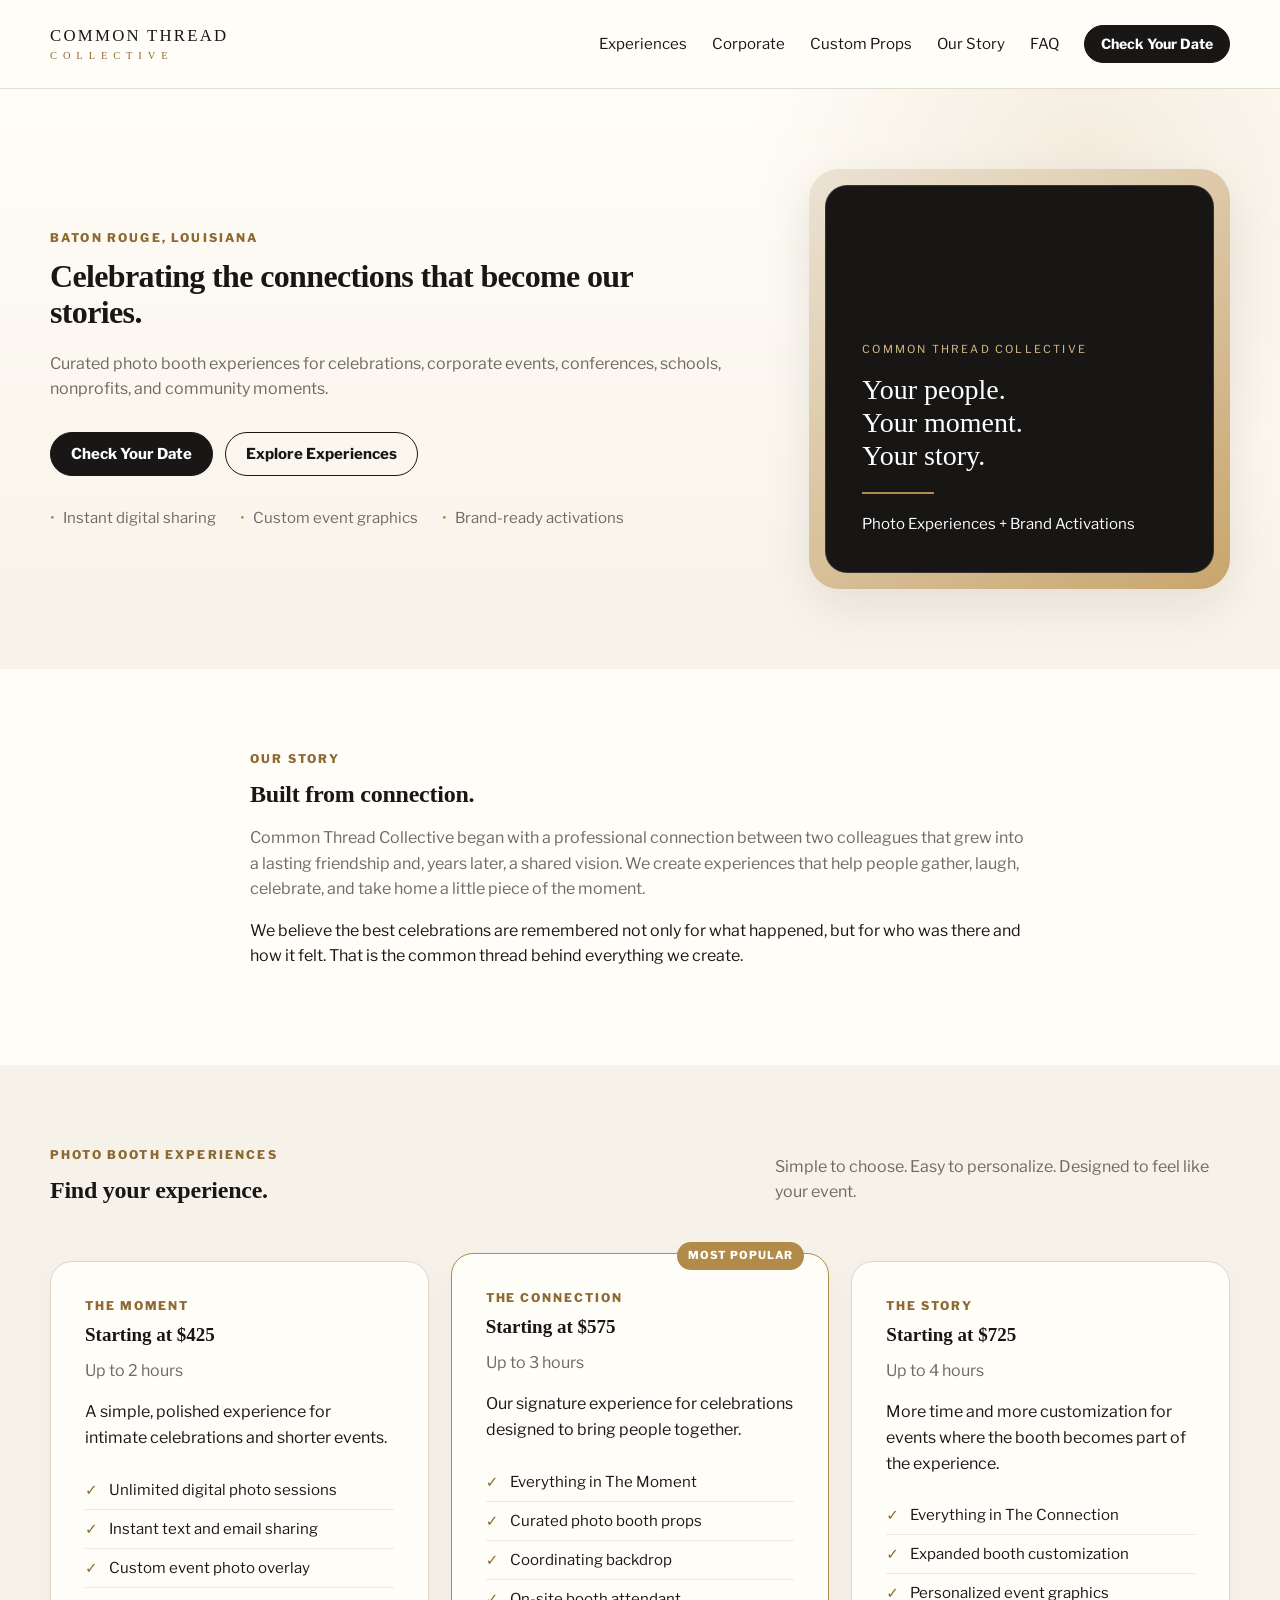
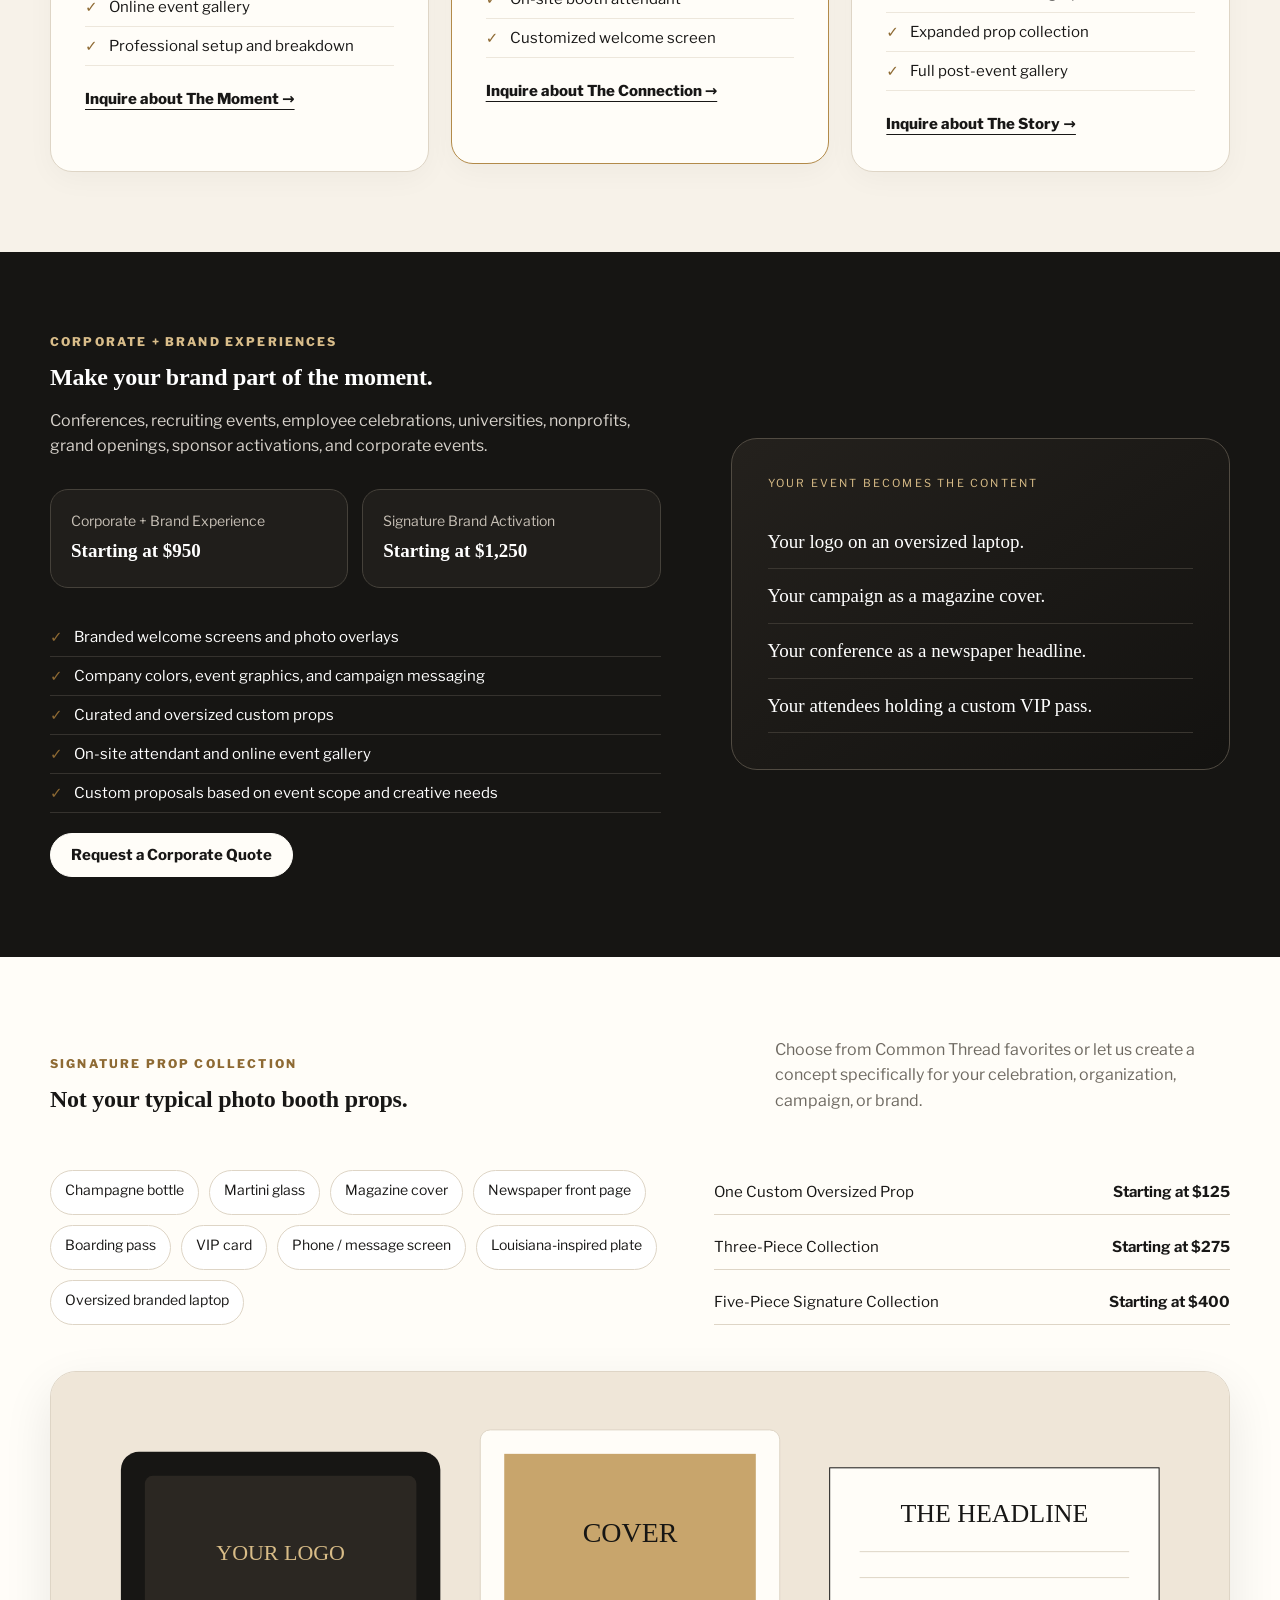
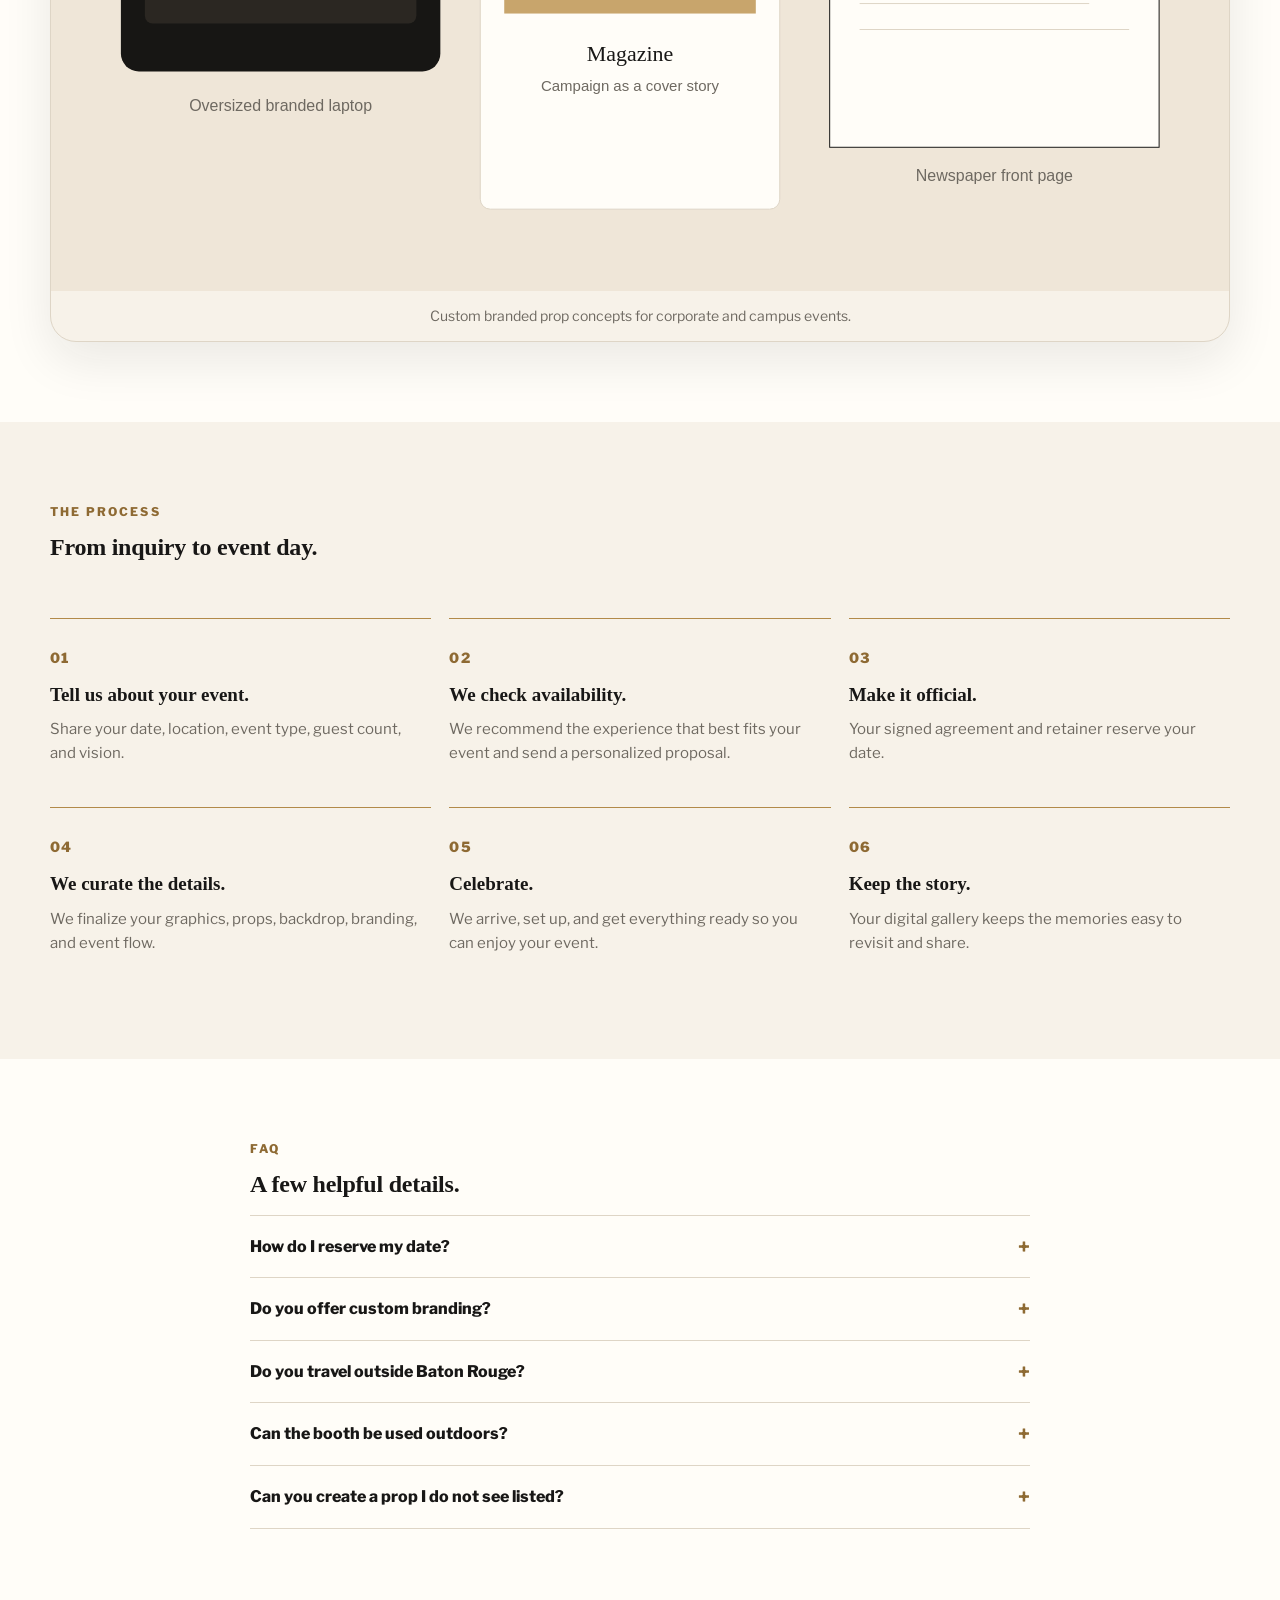
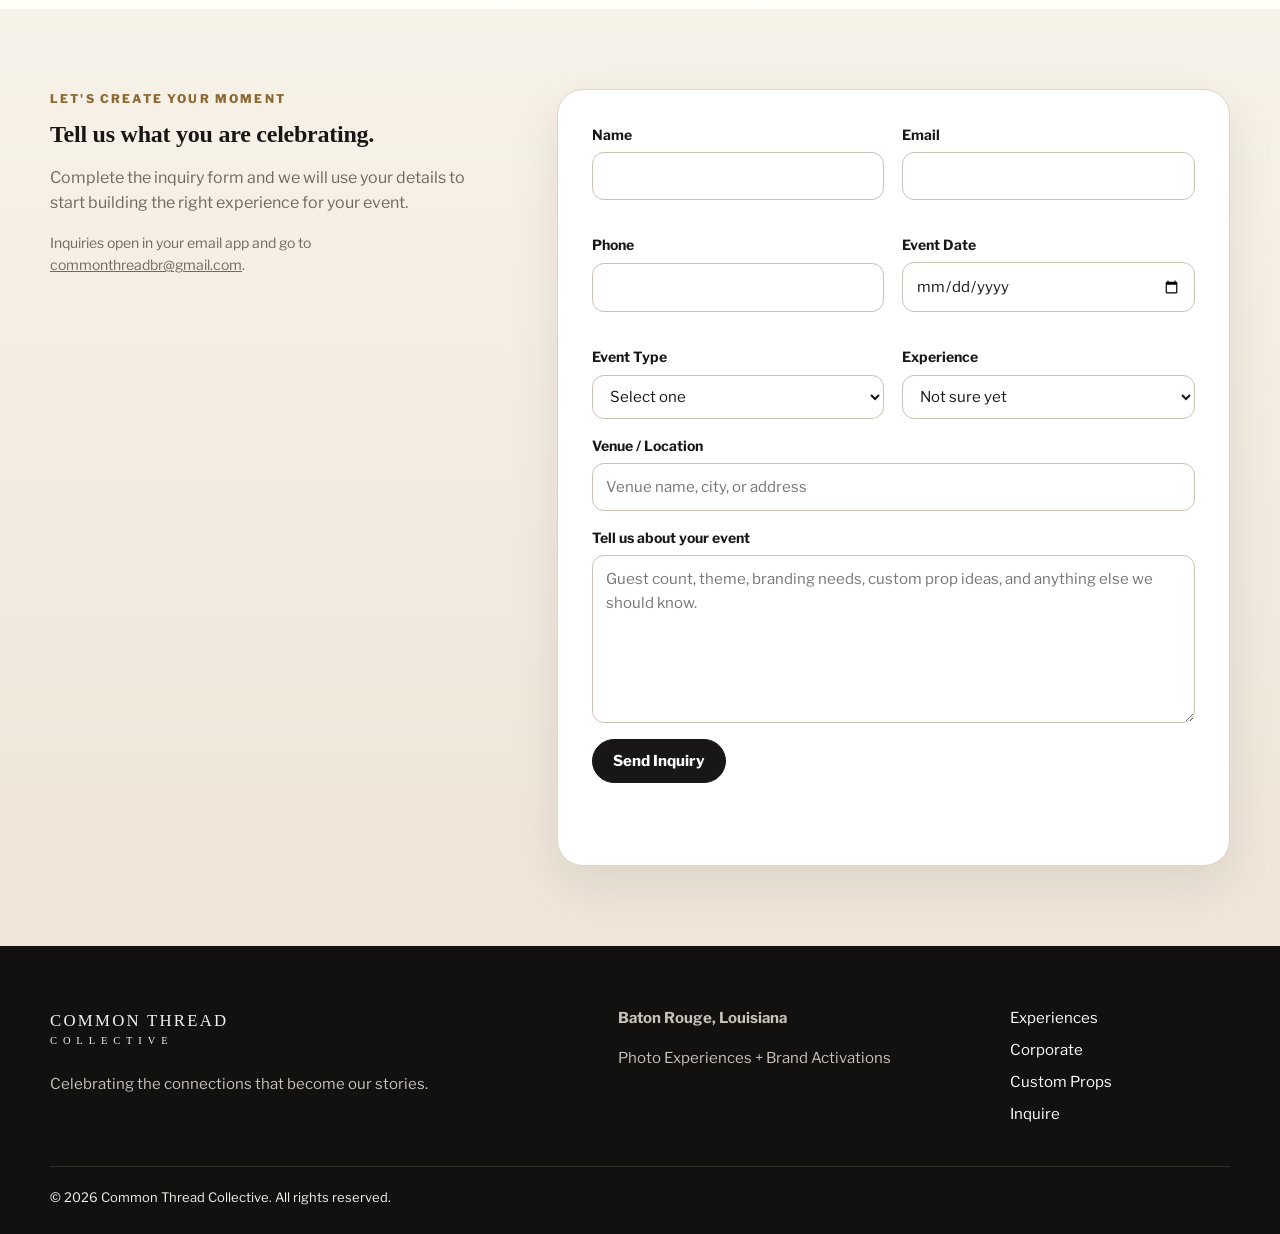
==== commit 05dc675e: "Add files via upload" ====
--- a/index.html
+++ b/index.html
@@ -70,7 +70,7 @@
           <p class="eyebrow">Our Story</p>
           <h2>Built from connection.</h2>
           <p class="lead">
-            Common Thread Collective began with a professional connection that grew into a lasting friendship and, years later, a shared vision. We create experiences that help people gather, laugh, celebrate, and take home a little piece of the moment.
+            Common Thread Collective began with a professional connection between two colleagues that grew into a lasting friendship and, years later, a shared vision. We create experiences that help people gather, laugh, celebrate, and take home a little piece of the moment.
           </p>
           <p>
             We believe the best celebrations are remembered not only for what happened, but for who was there and how it felt. That is the common thread behind everything we create.
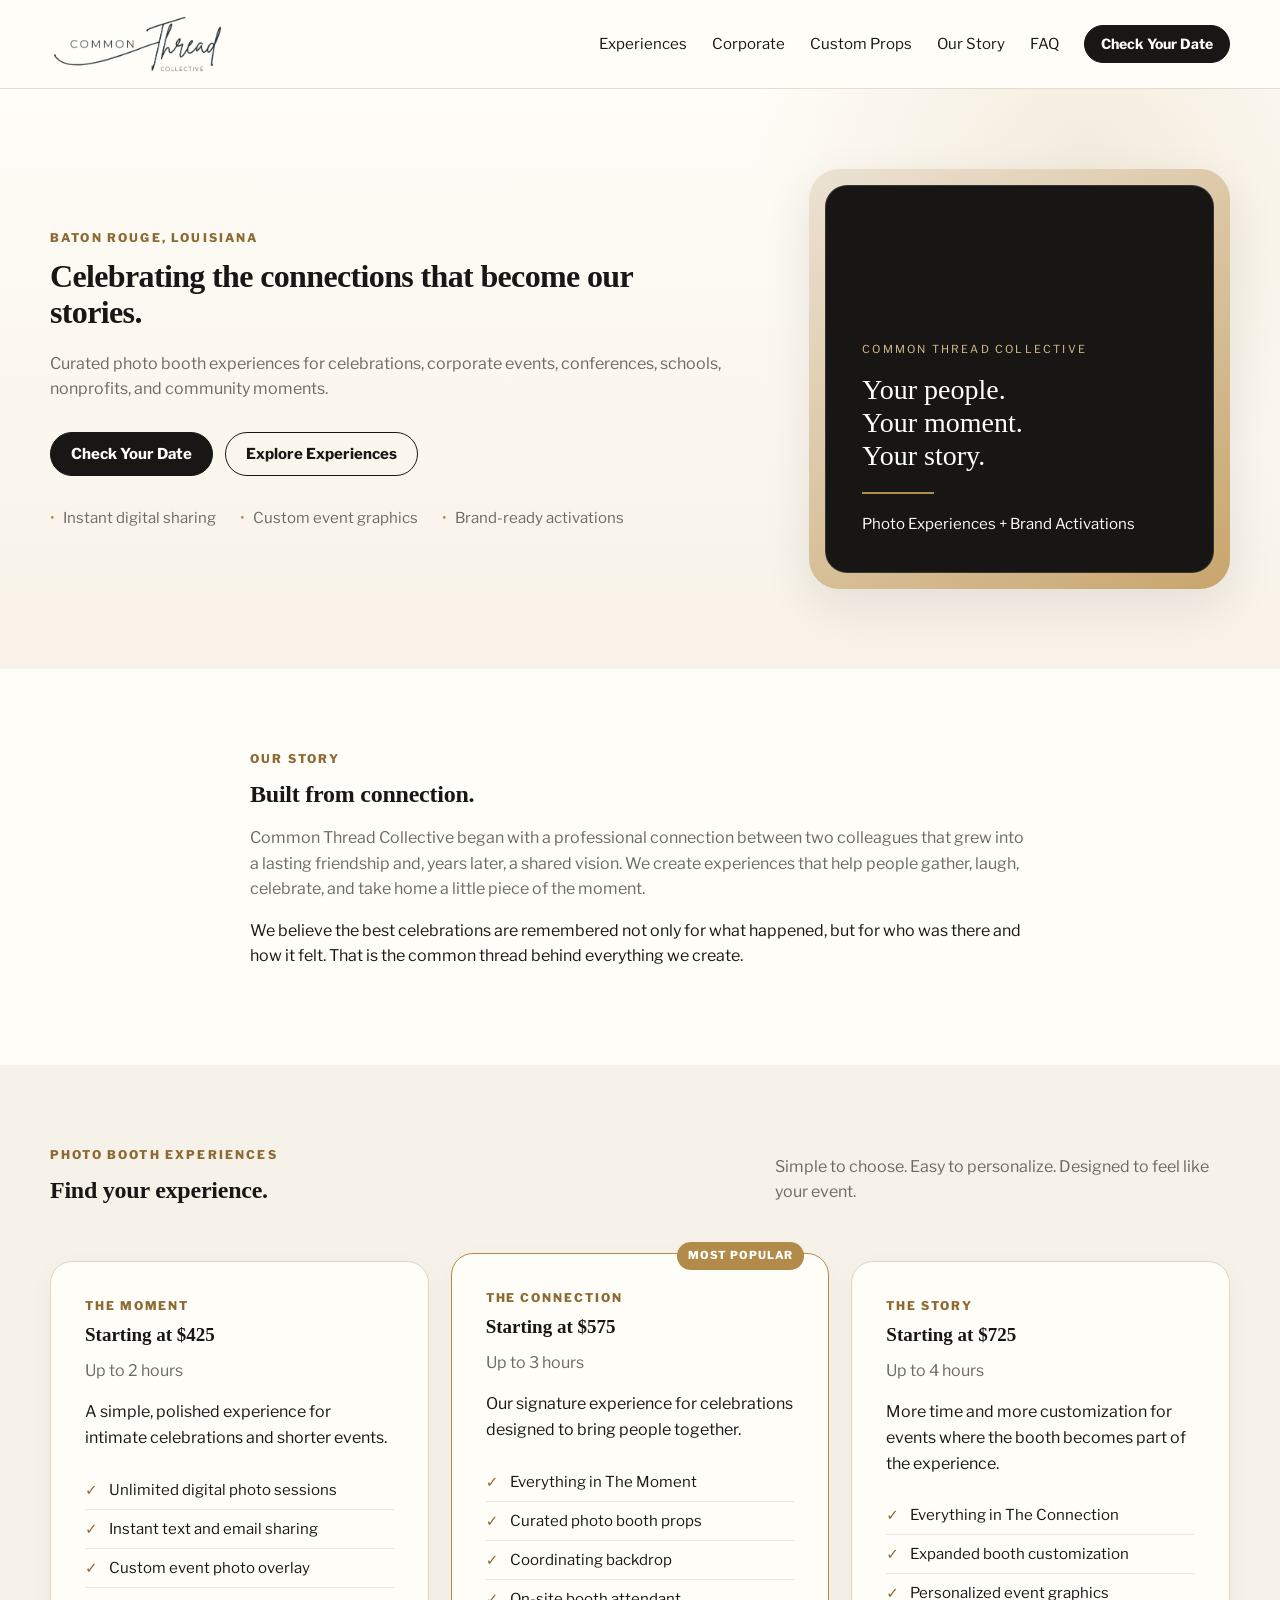
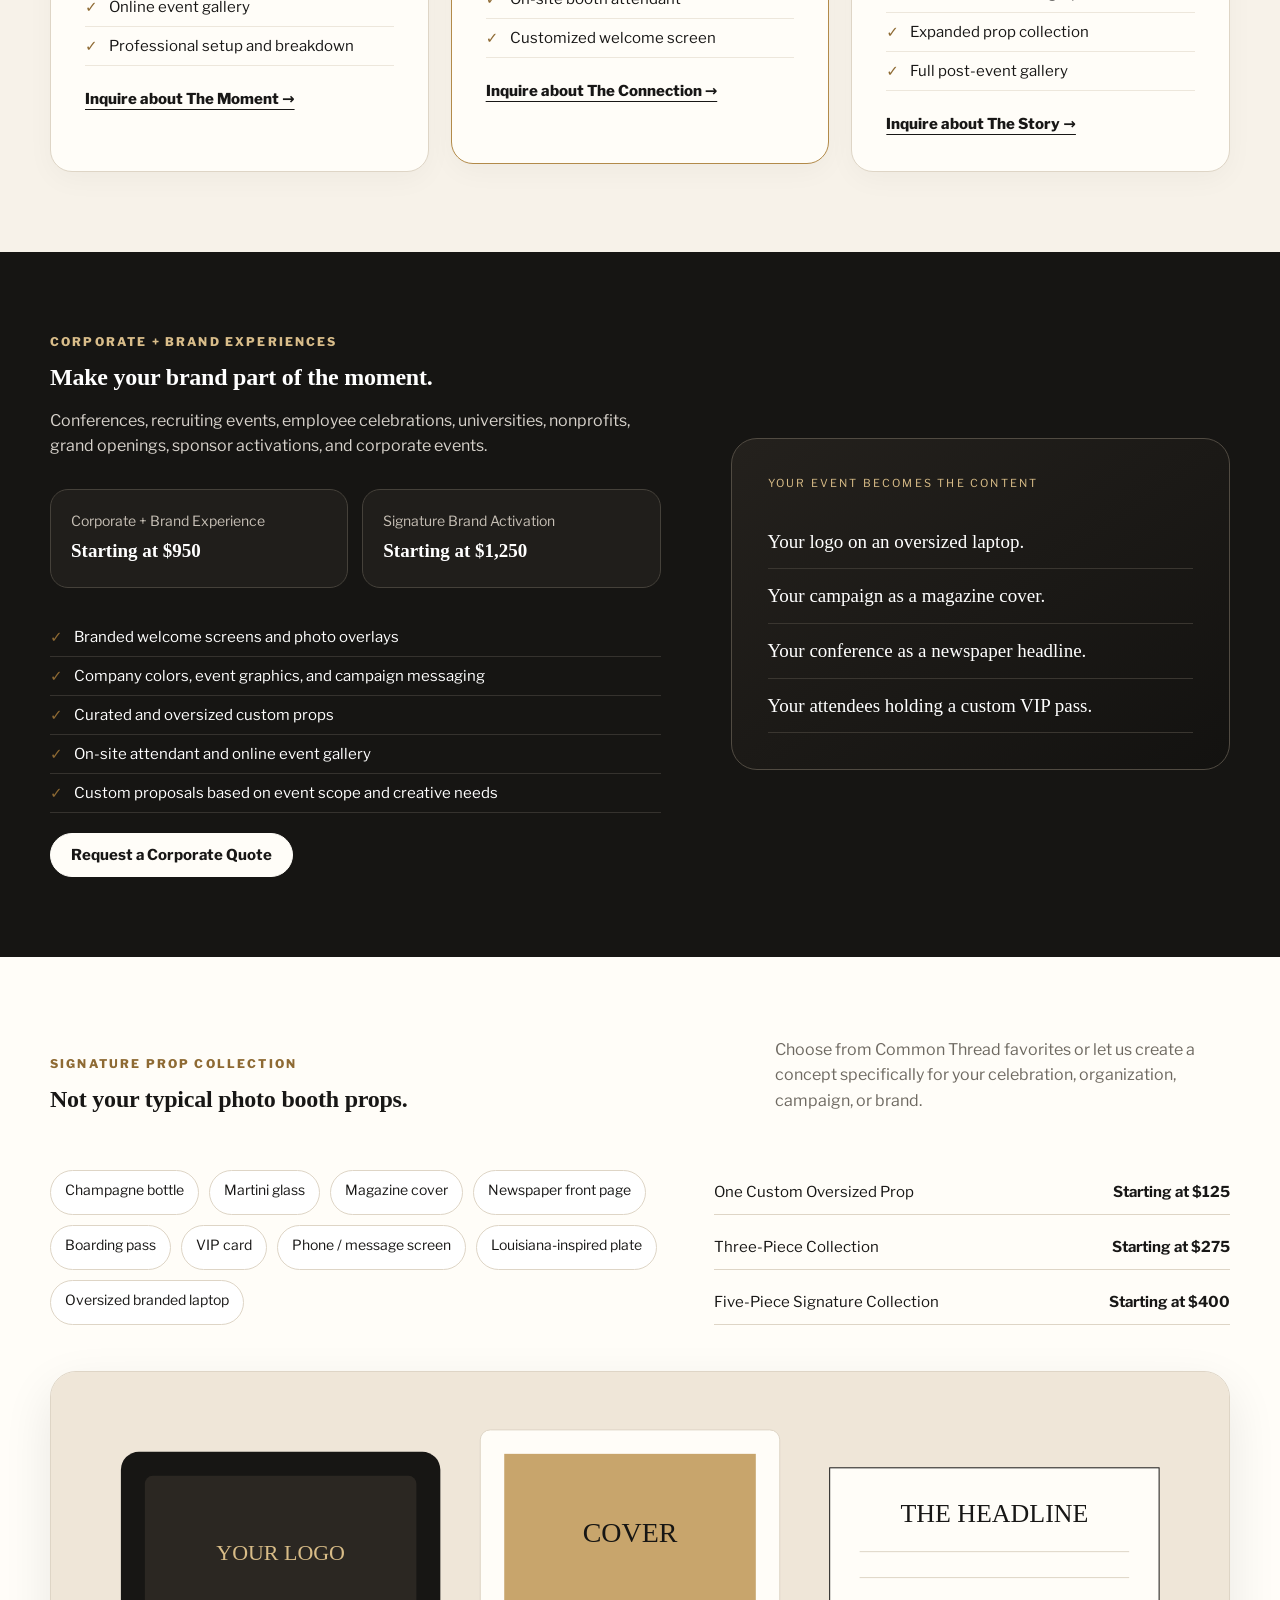
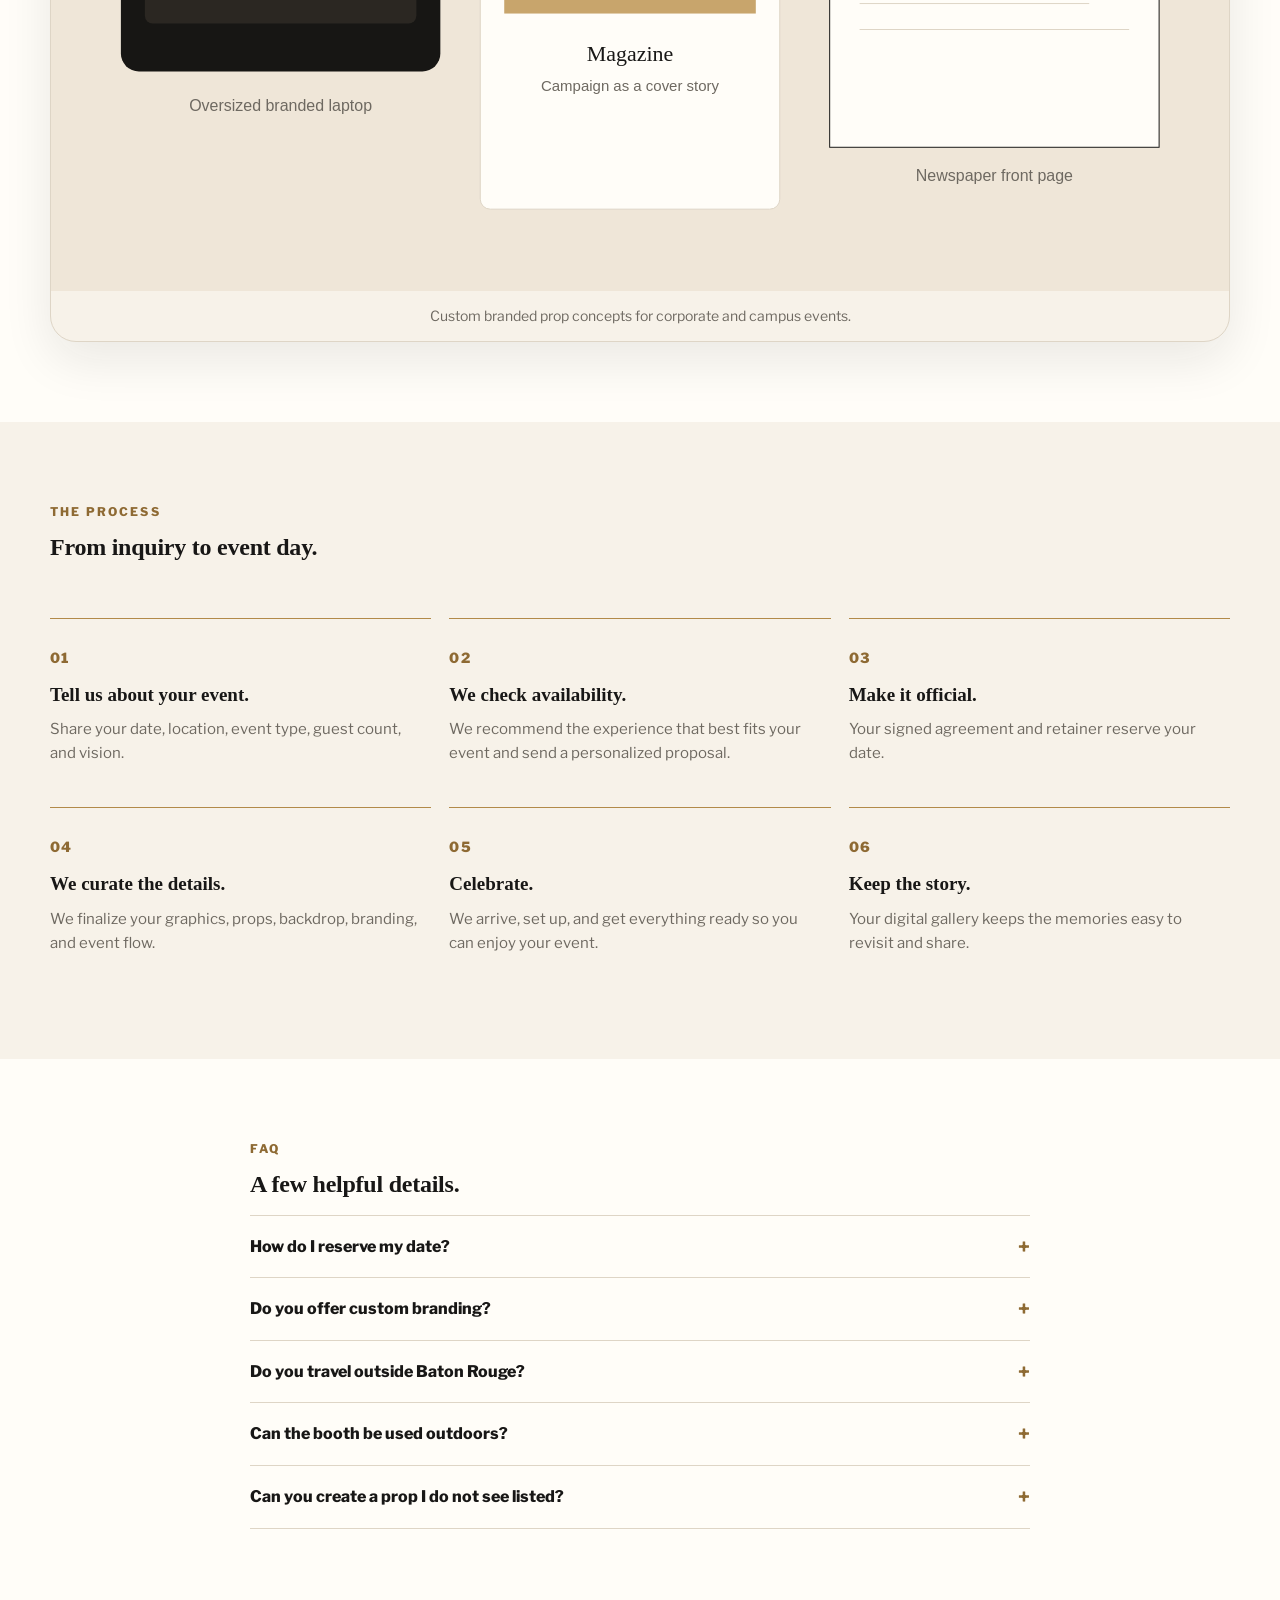
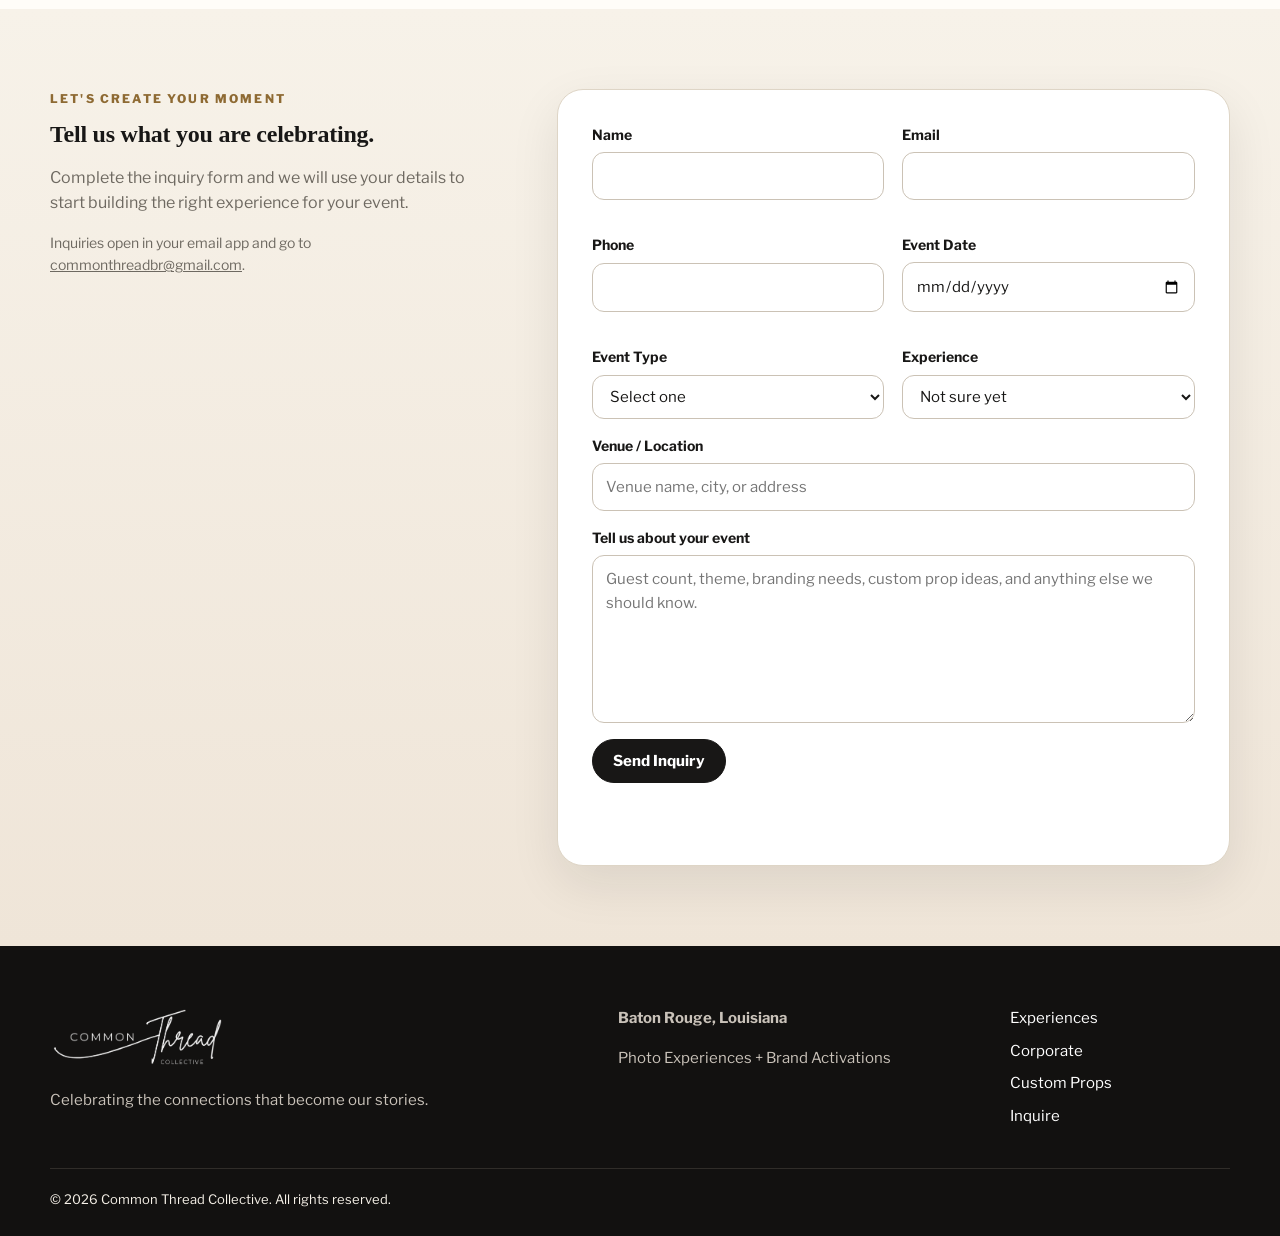
==== commit 70ee5109: "Replace placeholder wordmark with real Common Thread Collective logo Co-authored-by: Cursor <cursora" ====
--- a/index.html
+++ b/index.html
@@ -19,7 +19,7 @@
     <header class="site-header" id="top">
       <div class="container nav-wrap">
         <a class="brand" href="#top" aria-label="Common Thread Collective home">
-          <img class="brand-logo brand-logo-header" src="assets/logo.svg" alt="Common Thread Collective logo" />
+          <img class="brand-logo brand-logo-header" src="assets/logo.png" width="457" height="162" alt="Common Thread Collective logo" />
         </a>
         <button class="nav-toggle" type="button" aria-expanded="false" aria-controls="site-nav" aria-label="Open menu">
           <span></span><span></span><span></span>
@@ -359,7 +359,7 @@
       <div class="container footer-grid">
         <div>
           <a class="brand footer-brand" href="#top" aria-label="Common Thread Collective home">
-            <img class="brand-logo brand-logo-footer" src="assets/logo.svg" alt="Common Thread Collective logo" />
+            <img class="brand-logo brand-logo-footer" src="assets/logo.png" width="457" height="162" alt="Common Thread Collective logo" />
           </a>
           <p>Celebrating the connections that become our stories.</p>
         </div>
--- a/assets/styles.css
+++ b/assets/styles.css
@@ -189,23 +189,19 @@
 
 .brand-logo {
   display: block;
-  width: 190px;
+  width: 175px;
   max-width: 42vw;
   height: auto;
-  object-fit: contain;
 }
 
 .brand-logo-header {
-  width: 210px;
-  max-width: 62vw;
-  max-height: 62px;
+  width: 175px;
+  max-width: 58vw;
 }
 
 .brand-logo-footer {
-  width: 210px;
-  max-width: 62vw;
-  max-height: 62px;
-  object-position: left center;
+  width: 175px;
+  max-width: 58vw;
   filter: brightness(0) invert(1);
   opacity: 0.94;
 }
@@ -907,12 +903,12 @@
   }
 
   .brand-logo {
-    width: 165px;
+    width: 155px;
     max-width: 55vw;
   }
 
   .brand-logo-footer {
-    width: 190px;
+    width: 175px;
     max-width: 70vw;
   }
 }
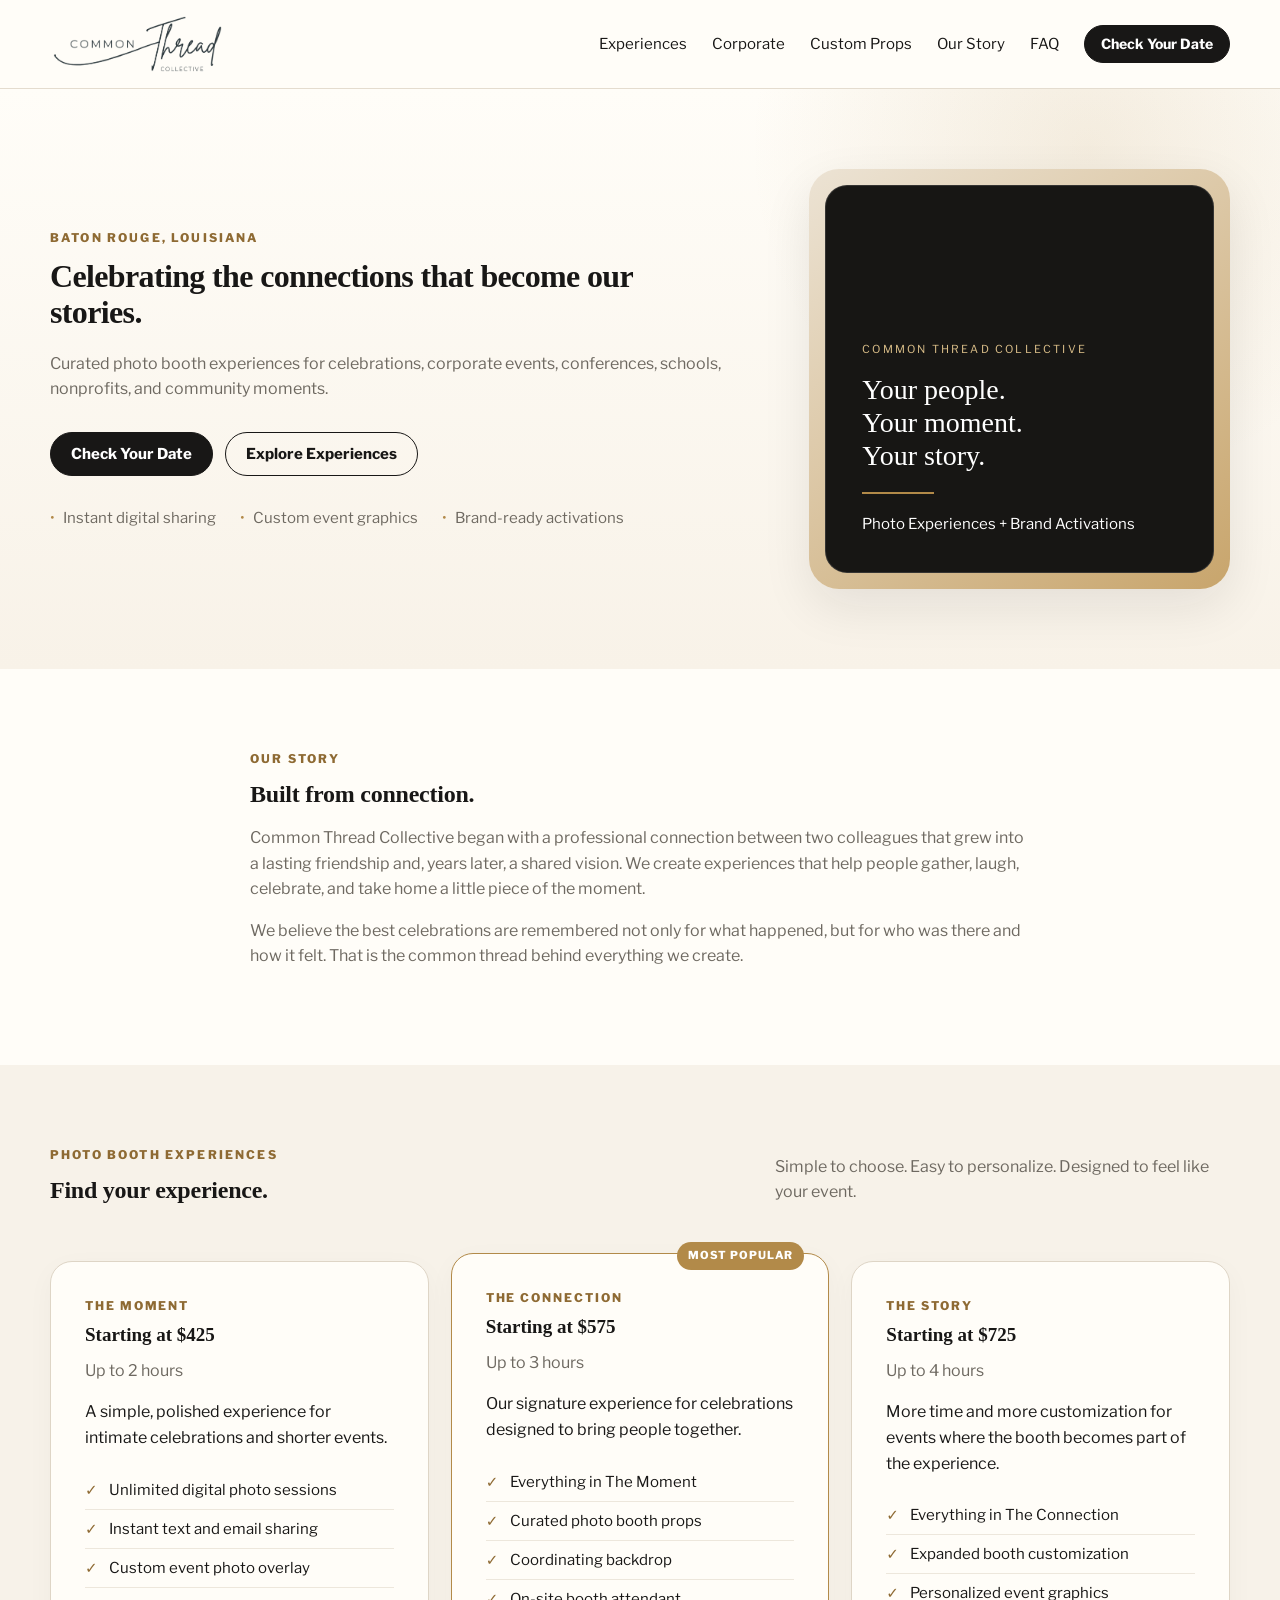
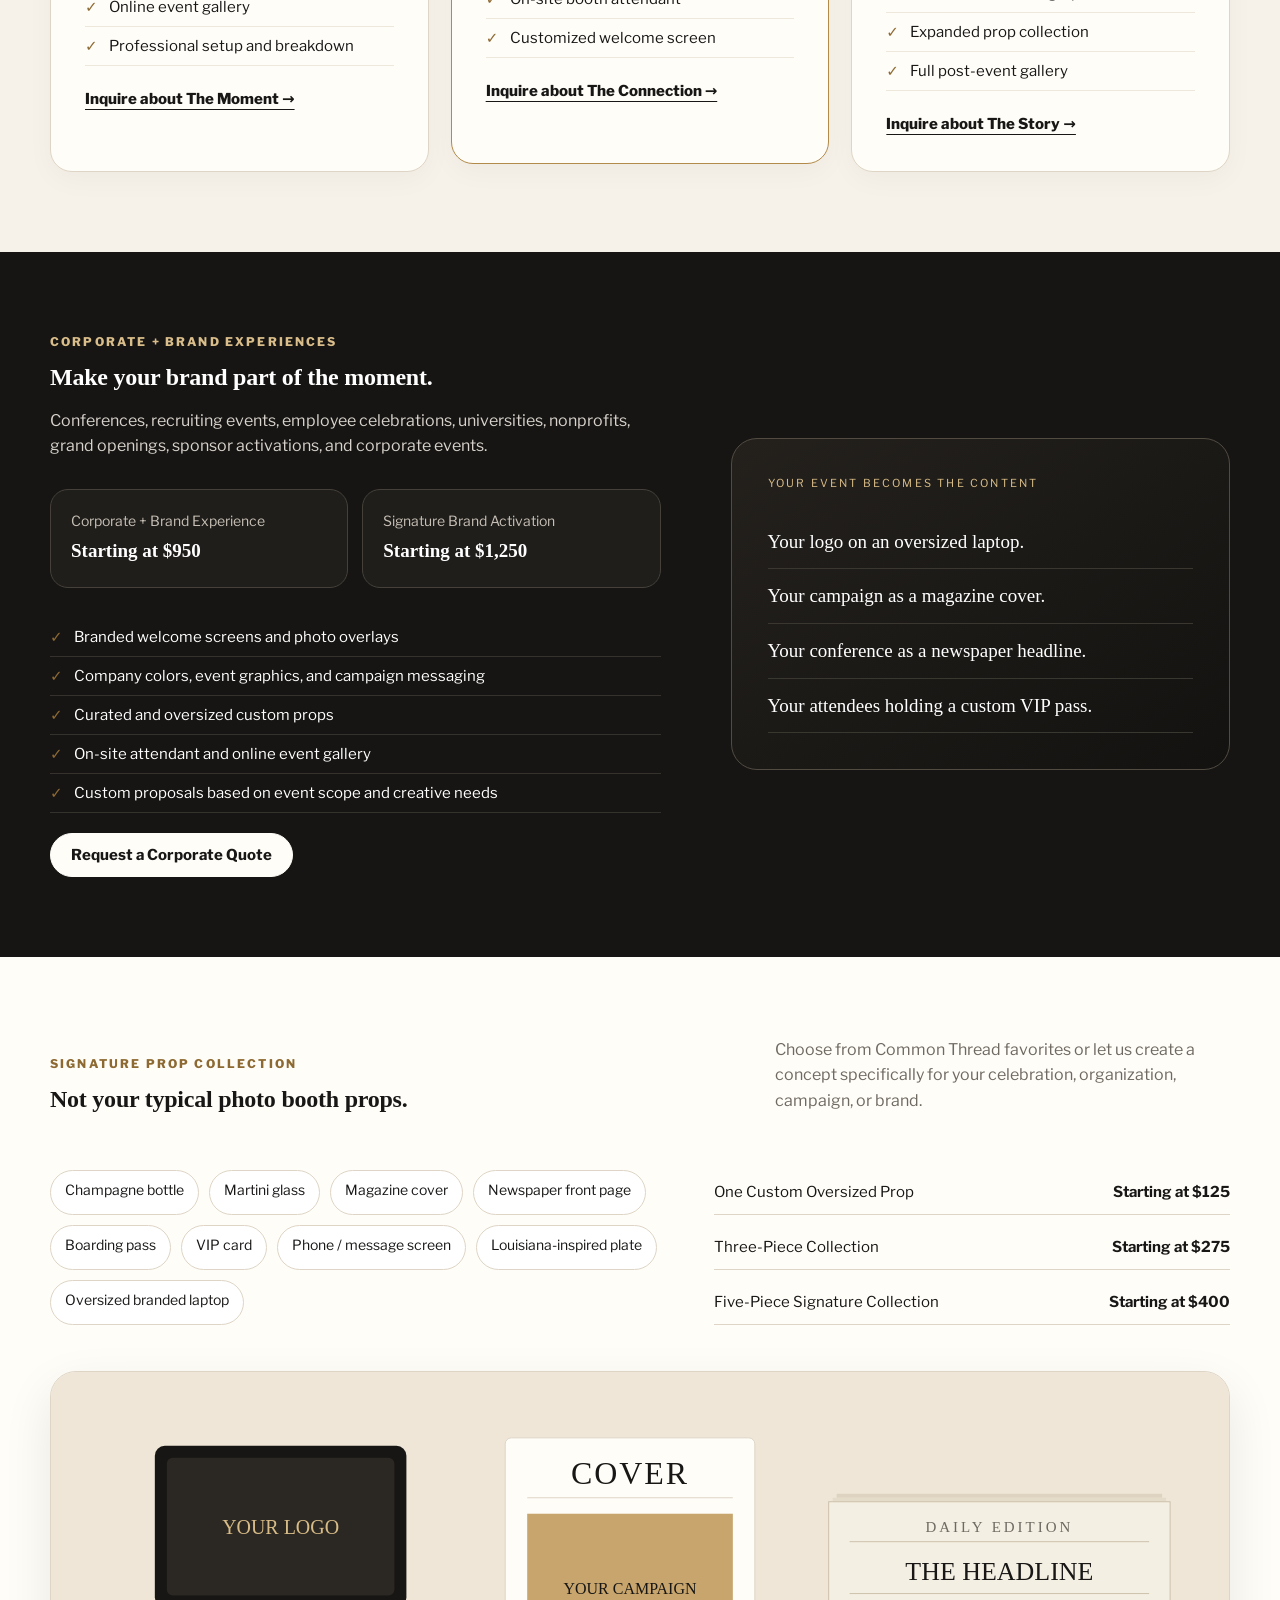
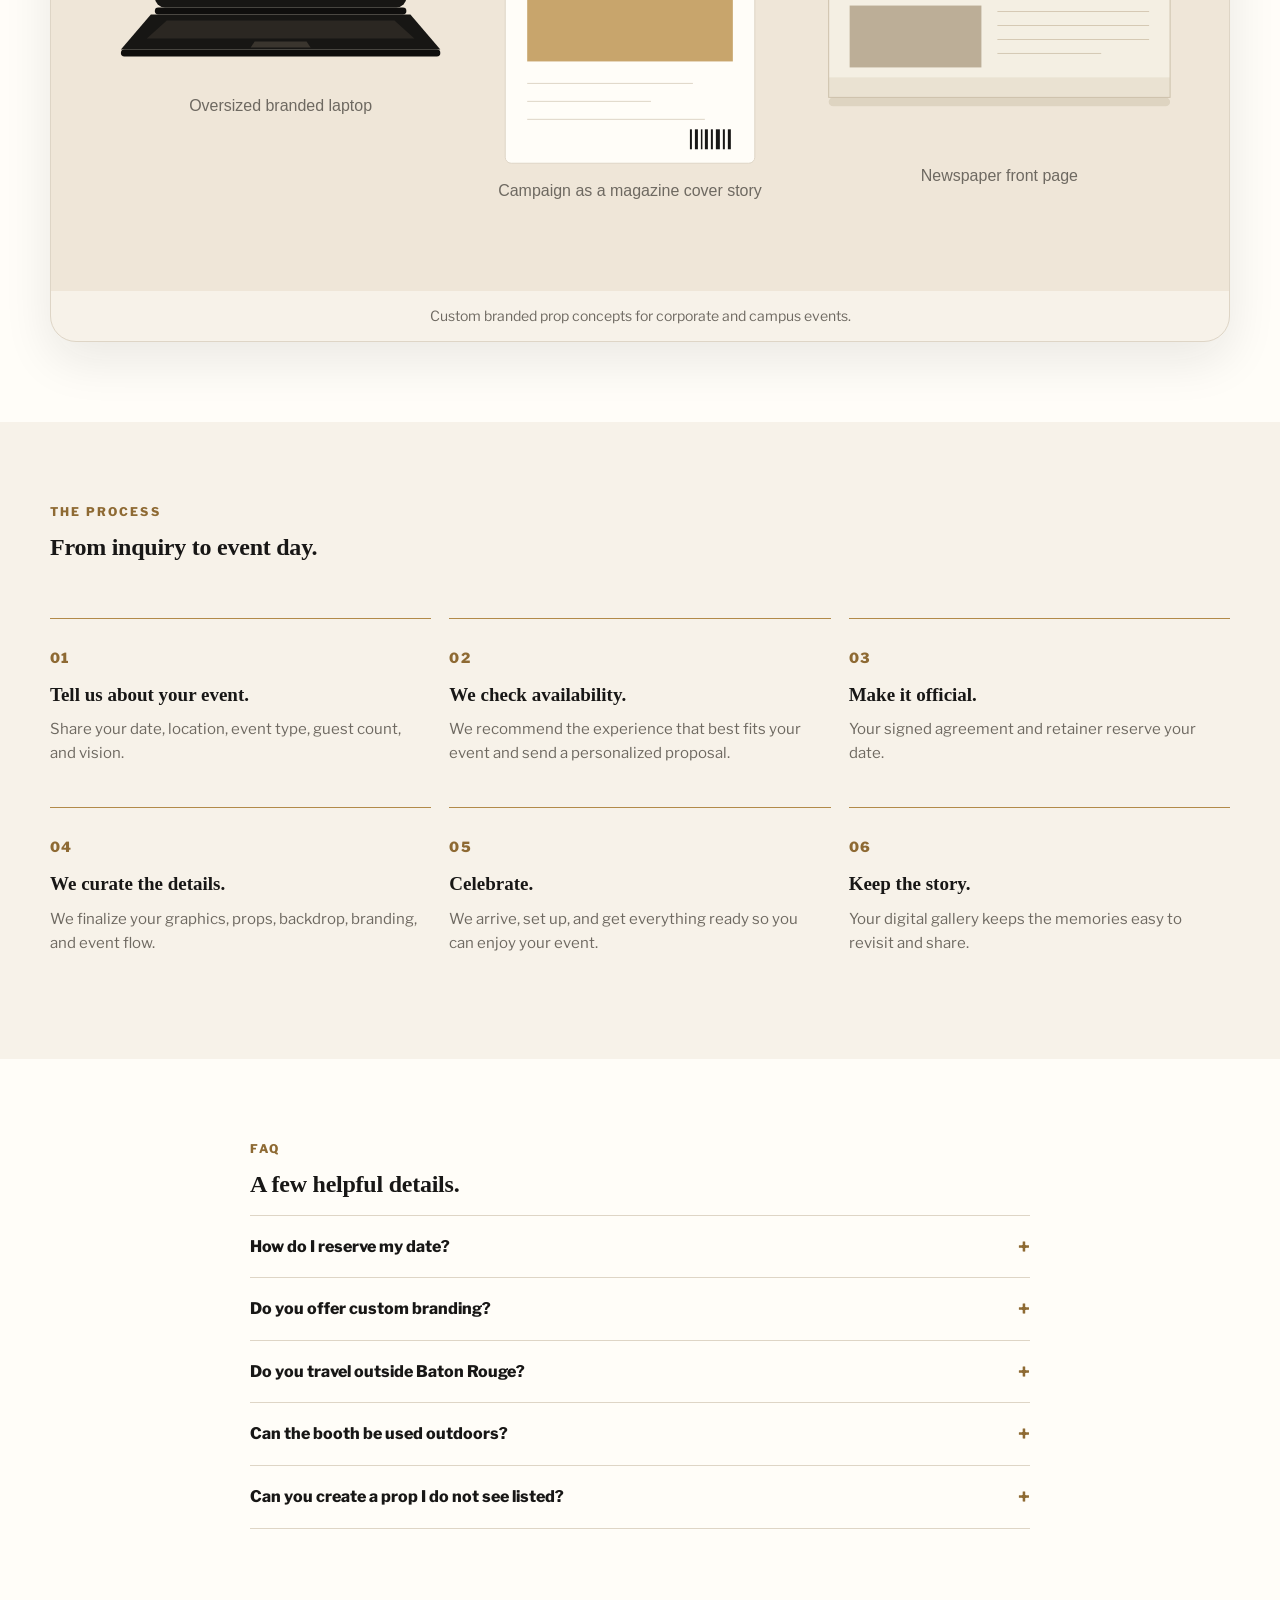
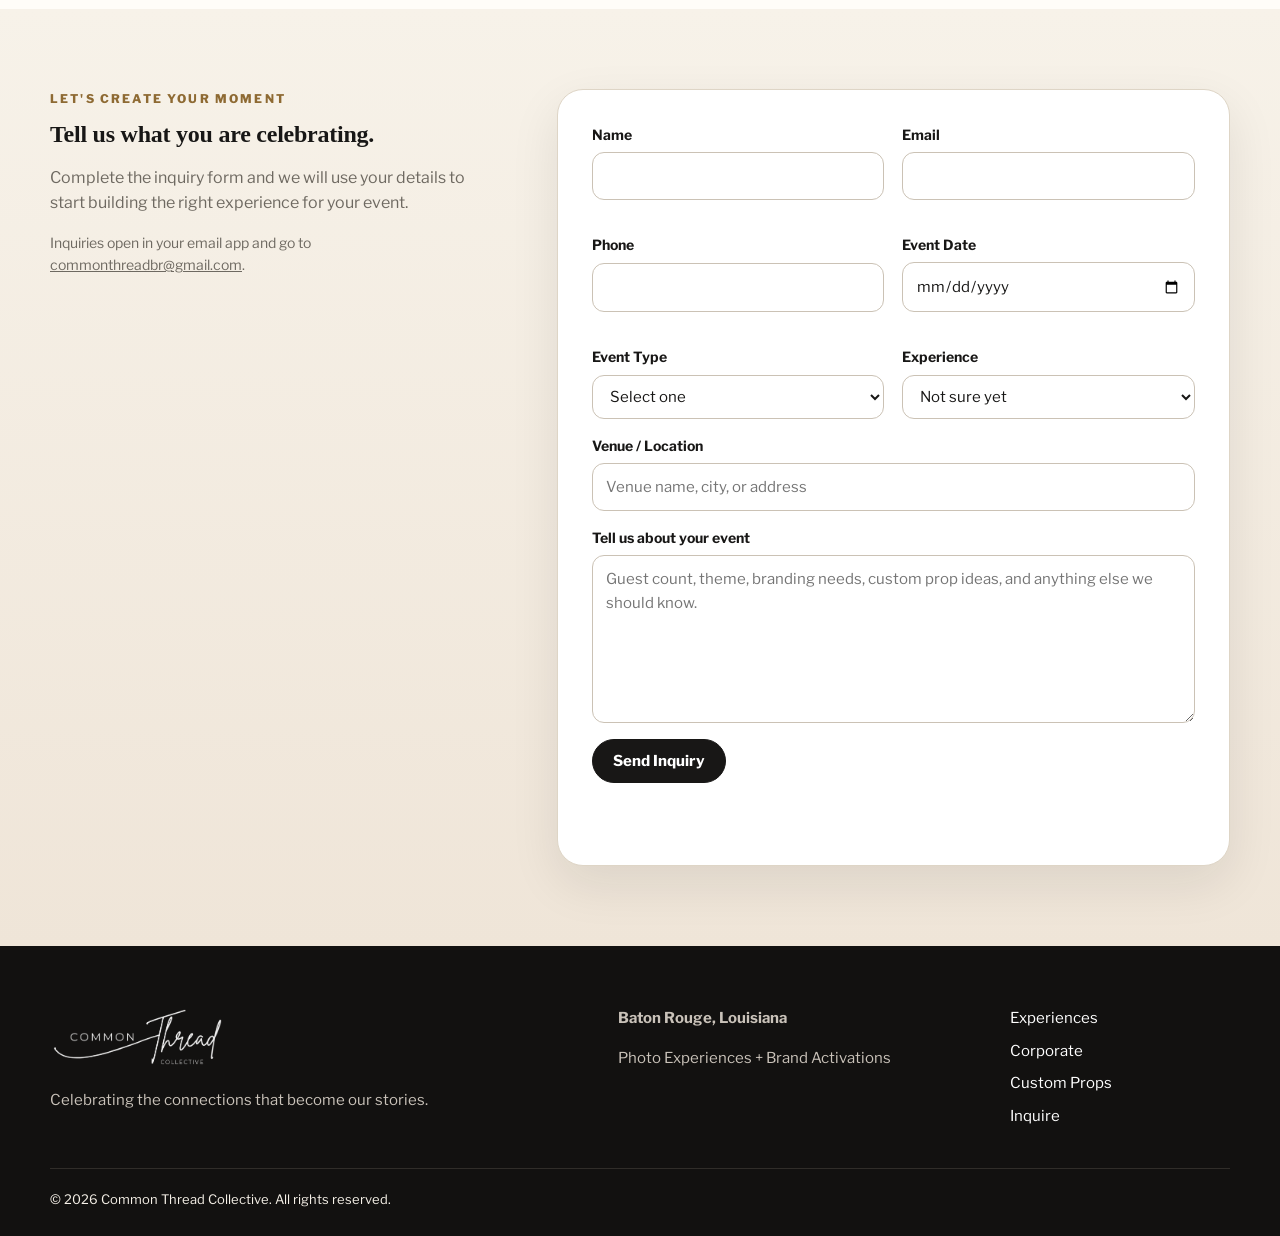
==== commit cad3fbe7: "Match both Our Story paragraphs to the same body color Co-authored-by: Cursor <cursoragent@cursor.co" ====
--- a/index.html
+++ b/index.html
@@ -72,7 +72,7 @@
           <p class="lead">
             Common Thread Collective began with a professional connection between two colleagues that grew into a lasting friendship and, years later, a shared vision. We create experiences that help people gather, laugh, celebrate, and take home a little piece of the moment.
           </p>
-          <p>
+          <p class="lead">
             We believe the best celebrations are remembered not only for what happened, but for who was there and how it felt. That is the common thread behind everything we create.
           </p>
         </div>
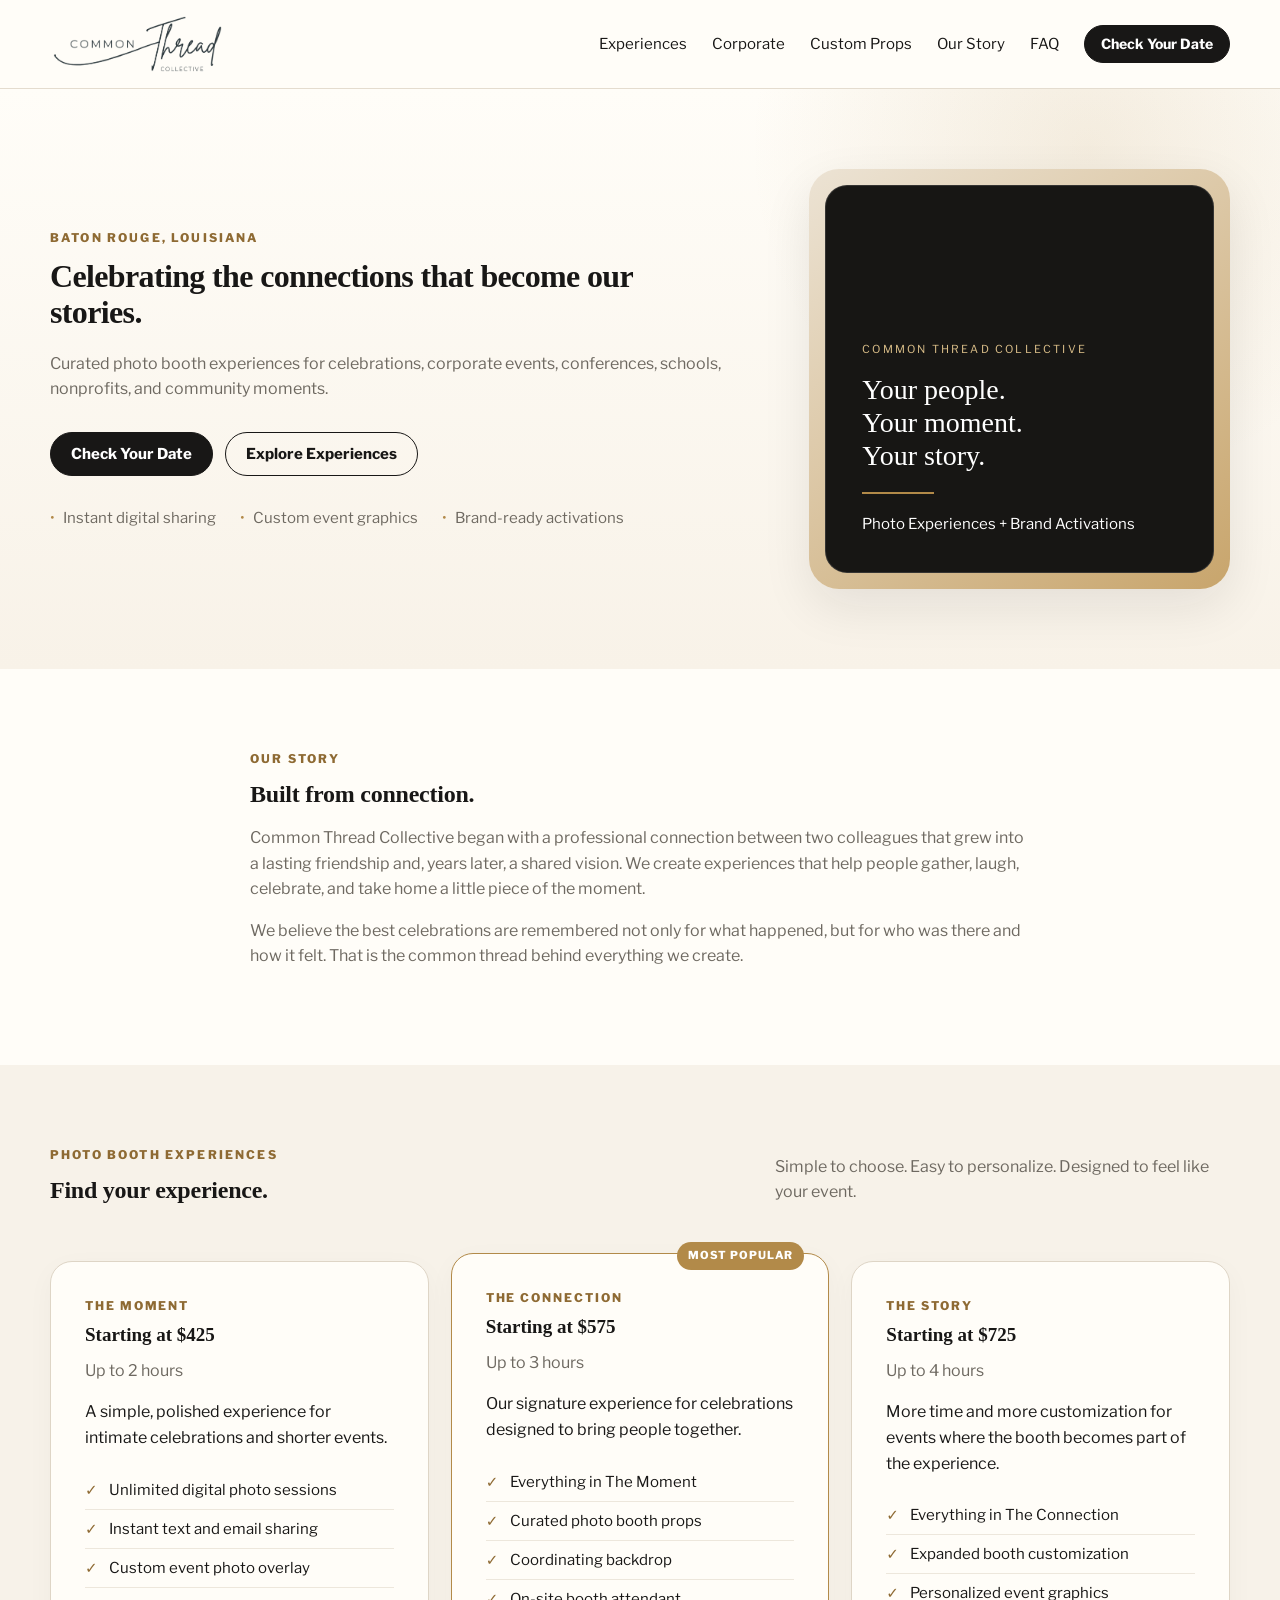
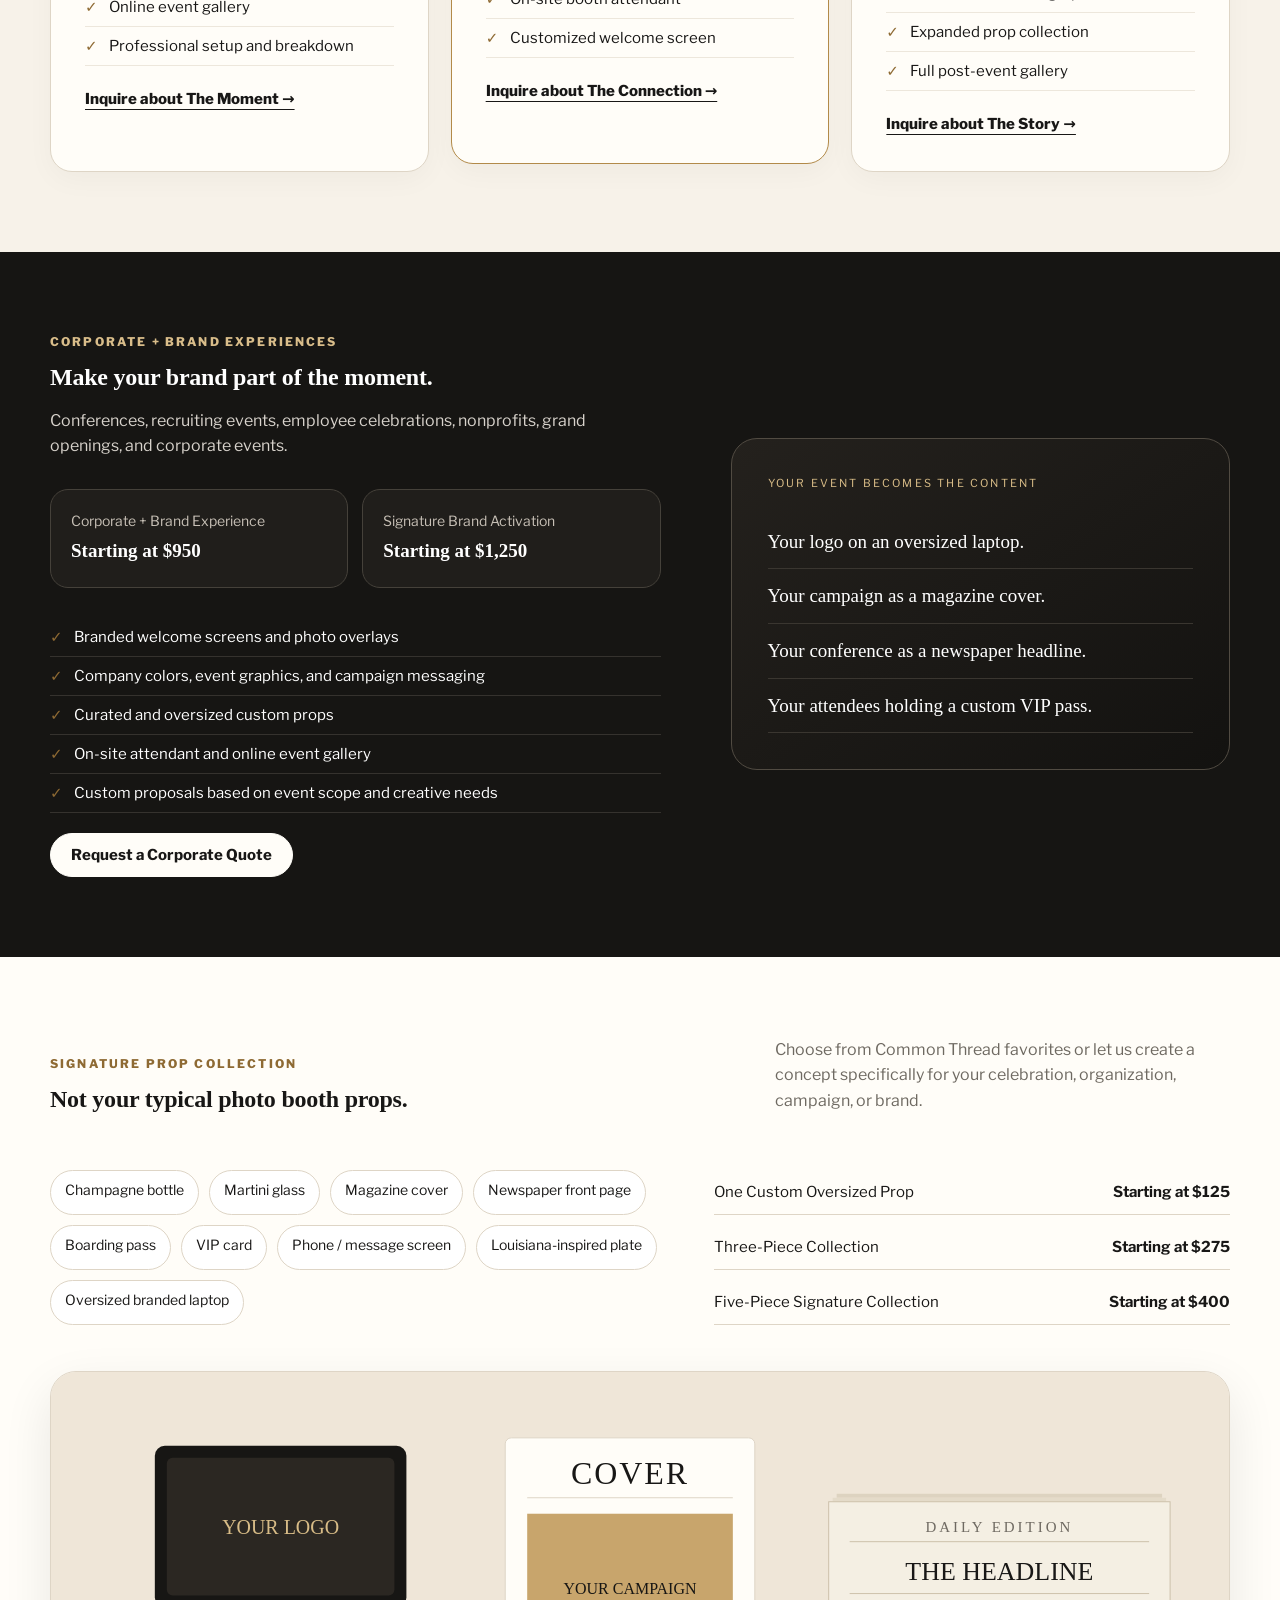
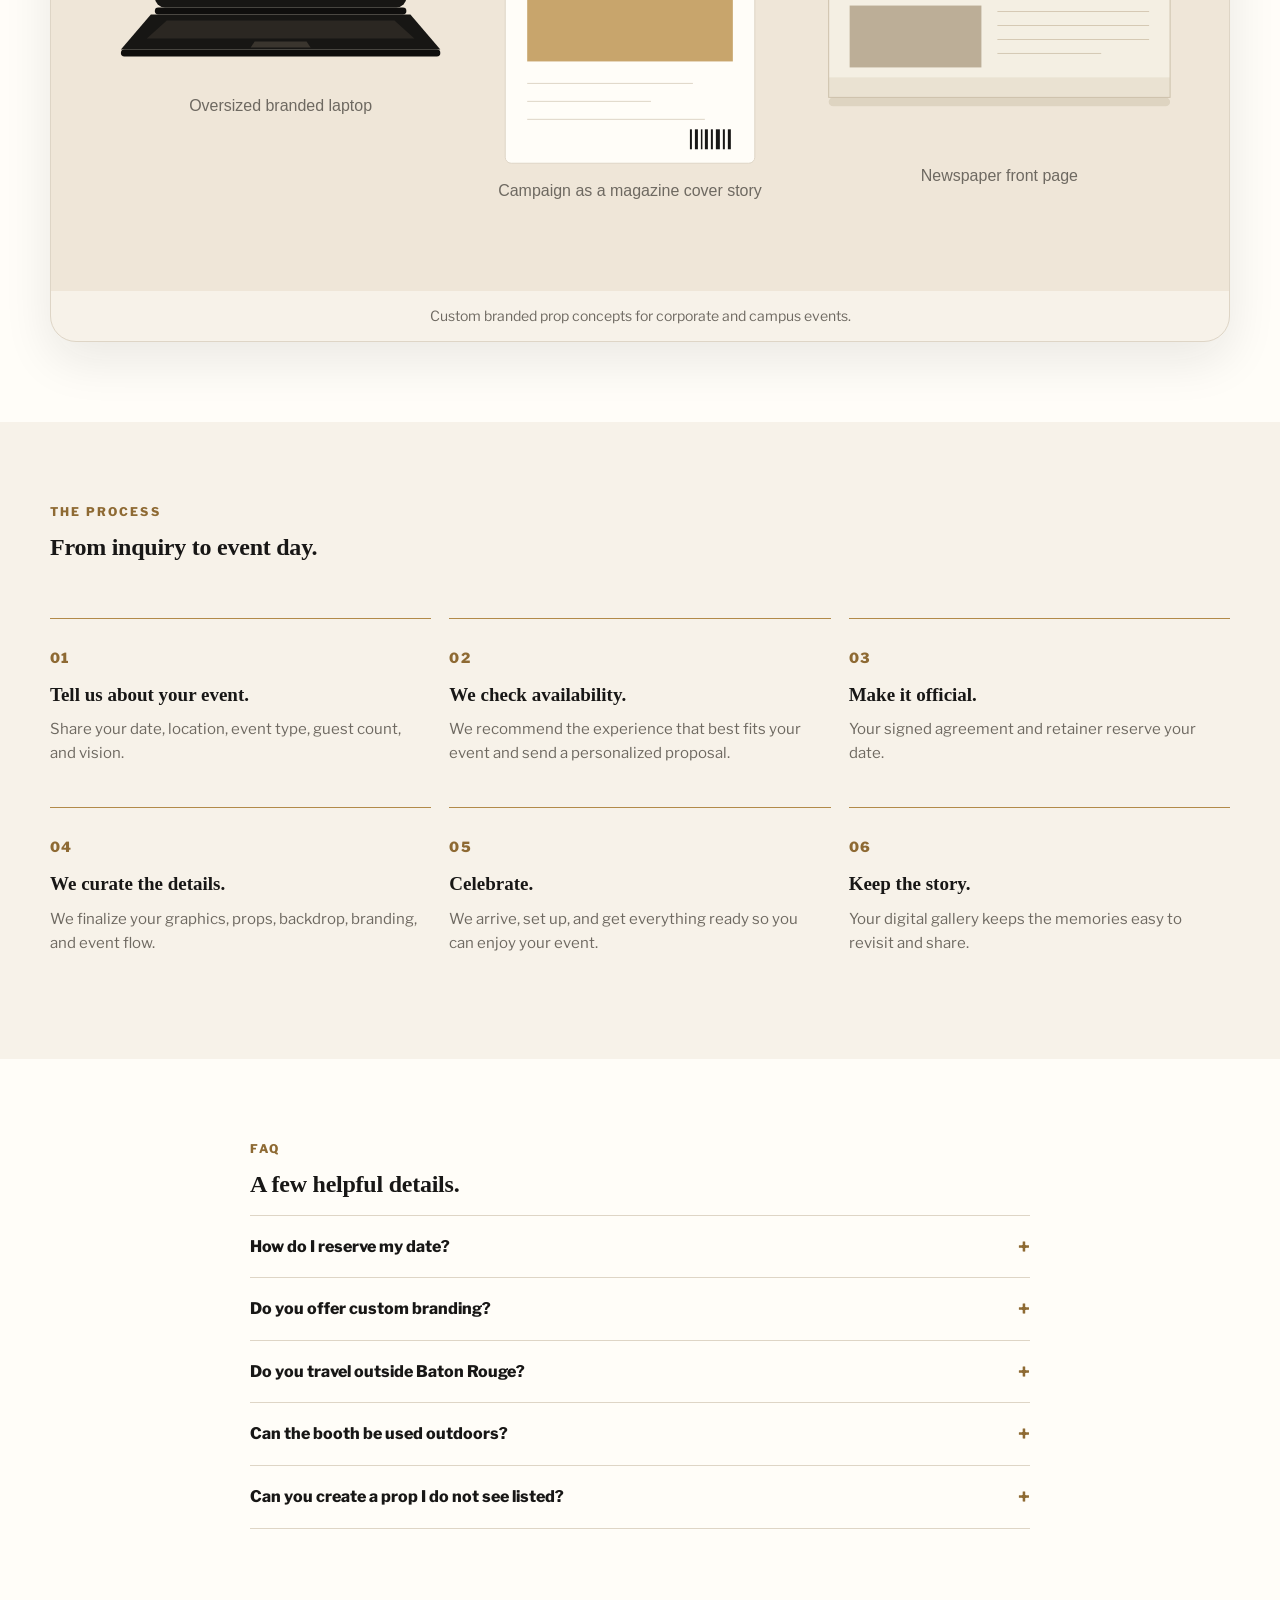
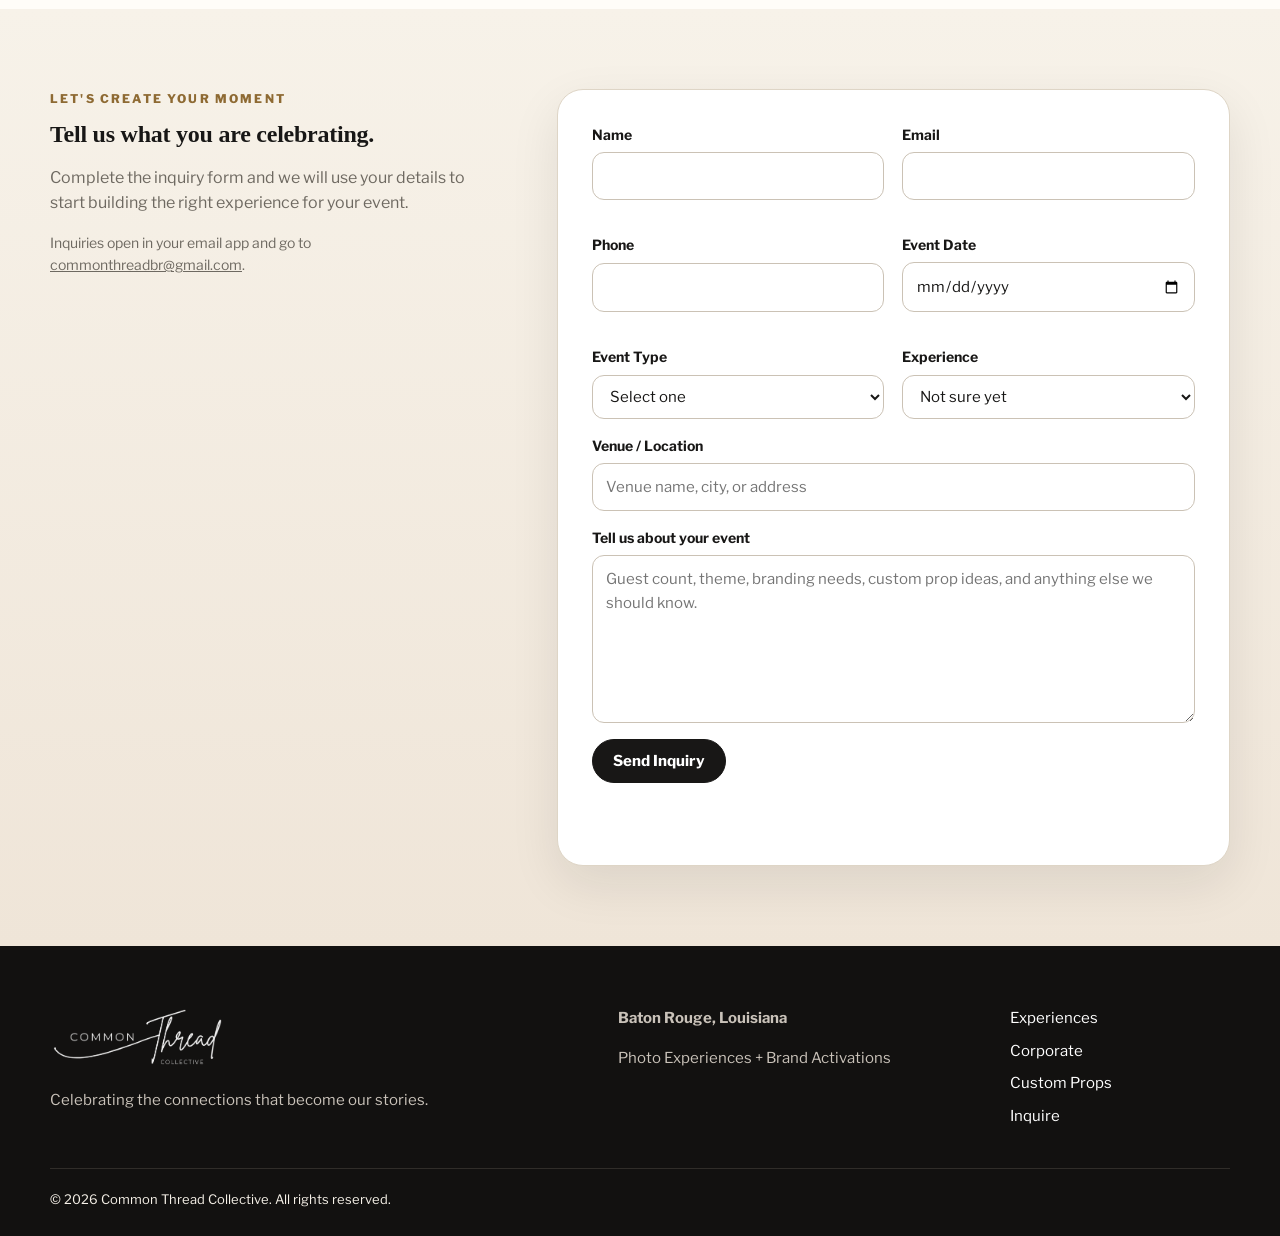
==== commit e238594e: "Trim corporate audience list Co-authored-by: Cursor <cursoragent@cursor.com>" ====
--- a/index.html
+++ b/index.html
@@ -141,7 +141,7 @@
             <p class="eyebrow light">Corporate + Brand Experiences</p>
             <h2>Make your brand part of the moment.</h2>
             <p class="lead">
-              Conferences, recruiting events, employee celebrations, universities, nonprofits, grand openings, sponsor activations, and corporate events.
+              Conferences, recruiting events, employee celebrations, nonprofits, grand openings, and corporate events.
             </p>
             <div class="corporate-prices">
               <div>
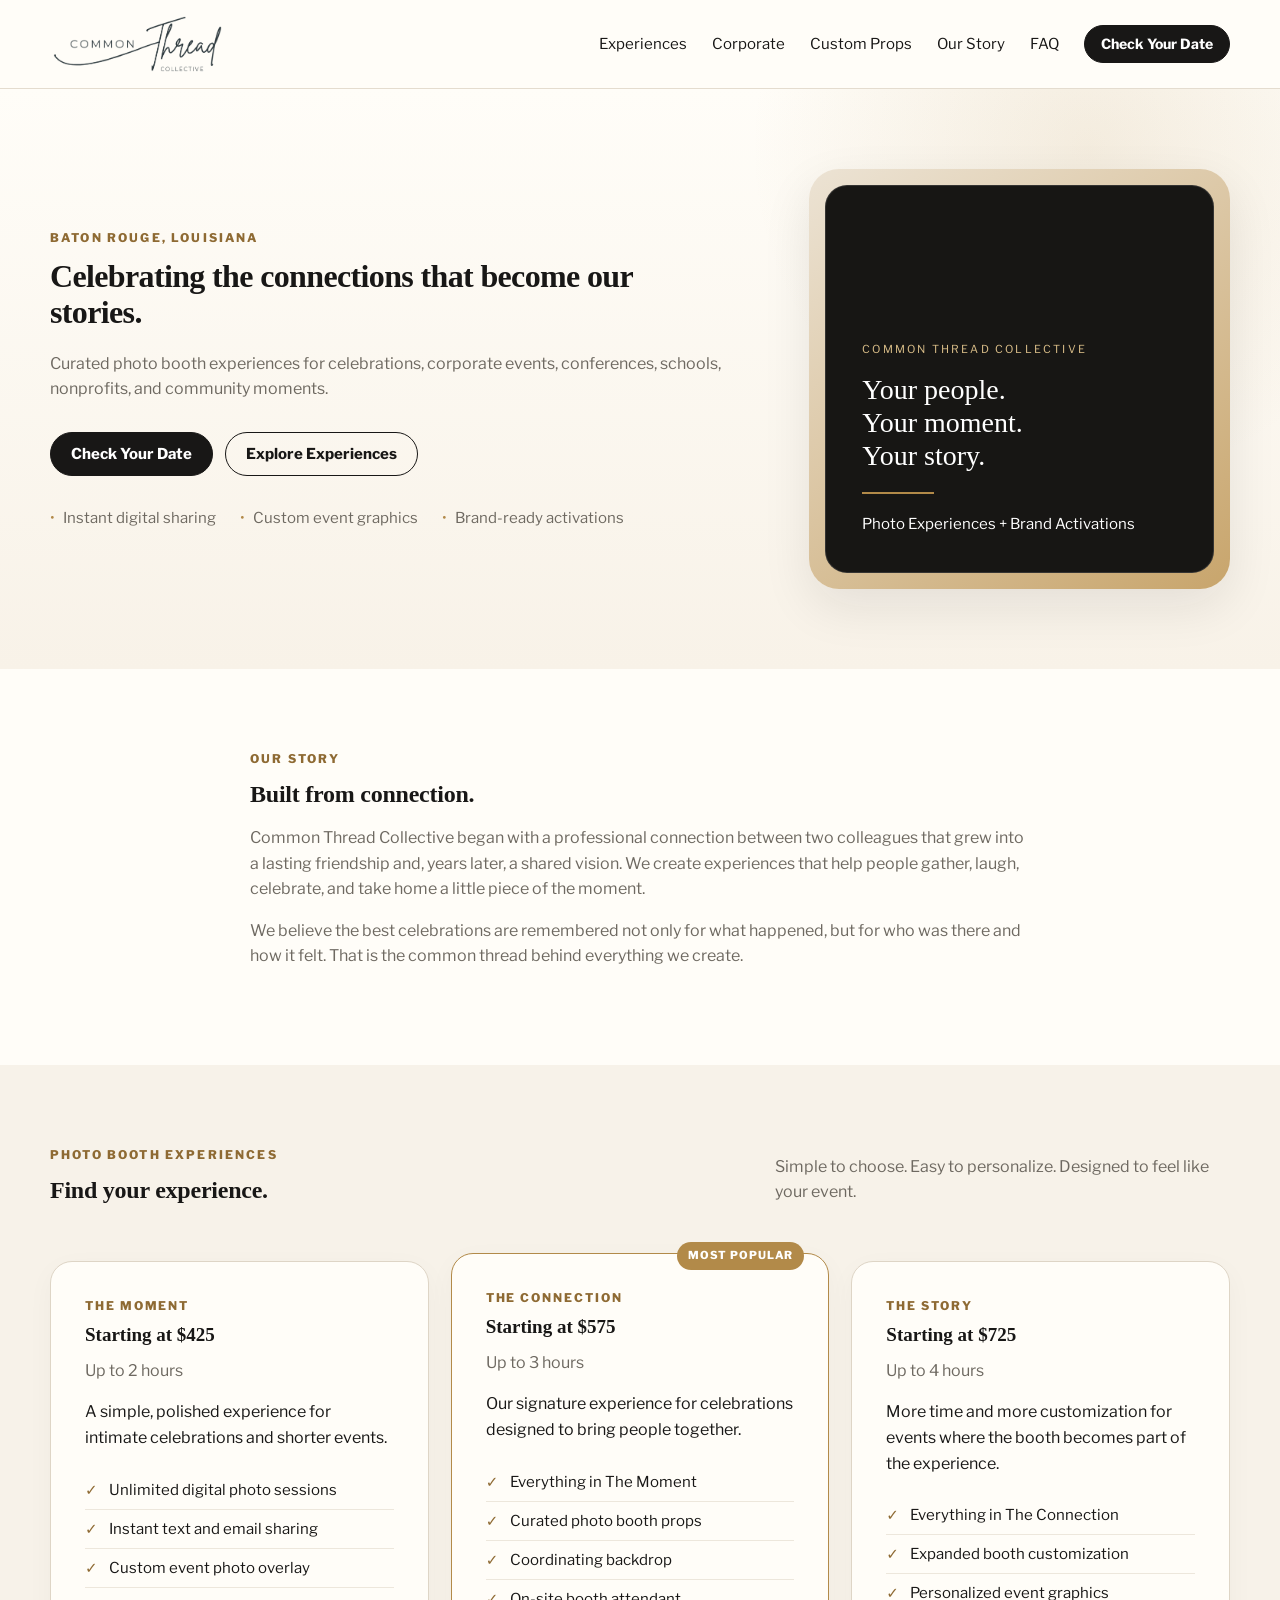
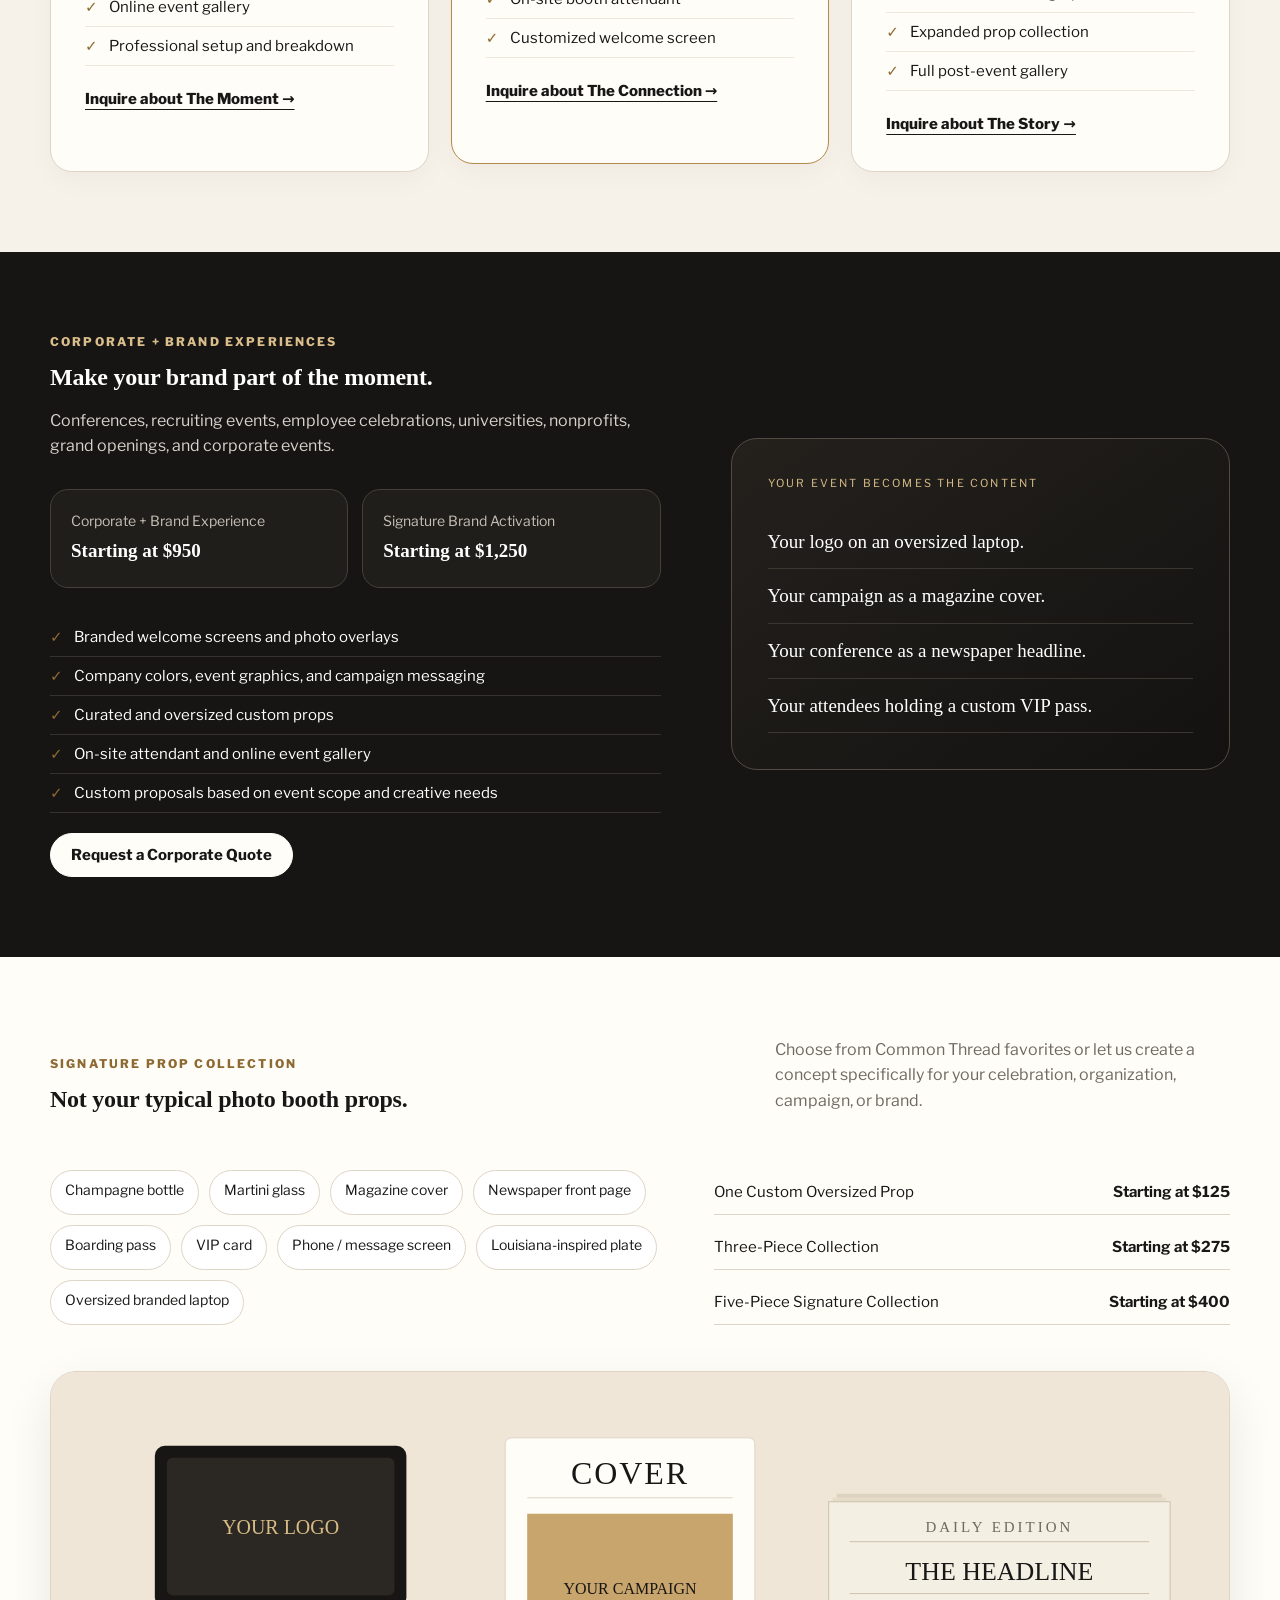
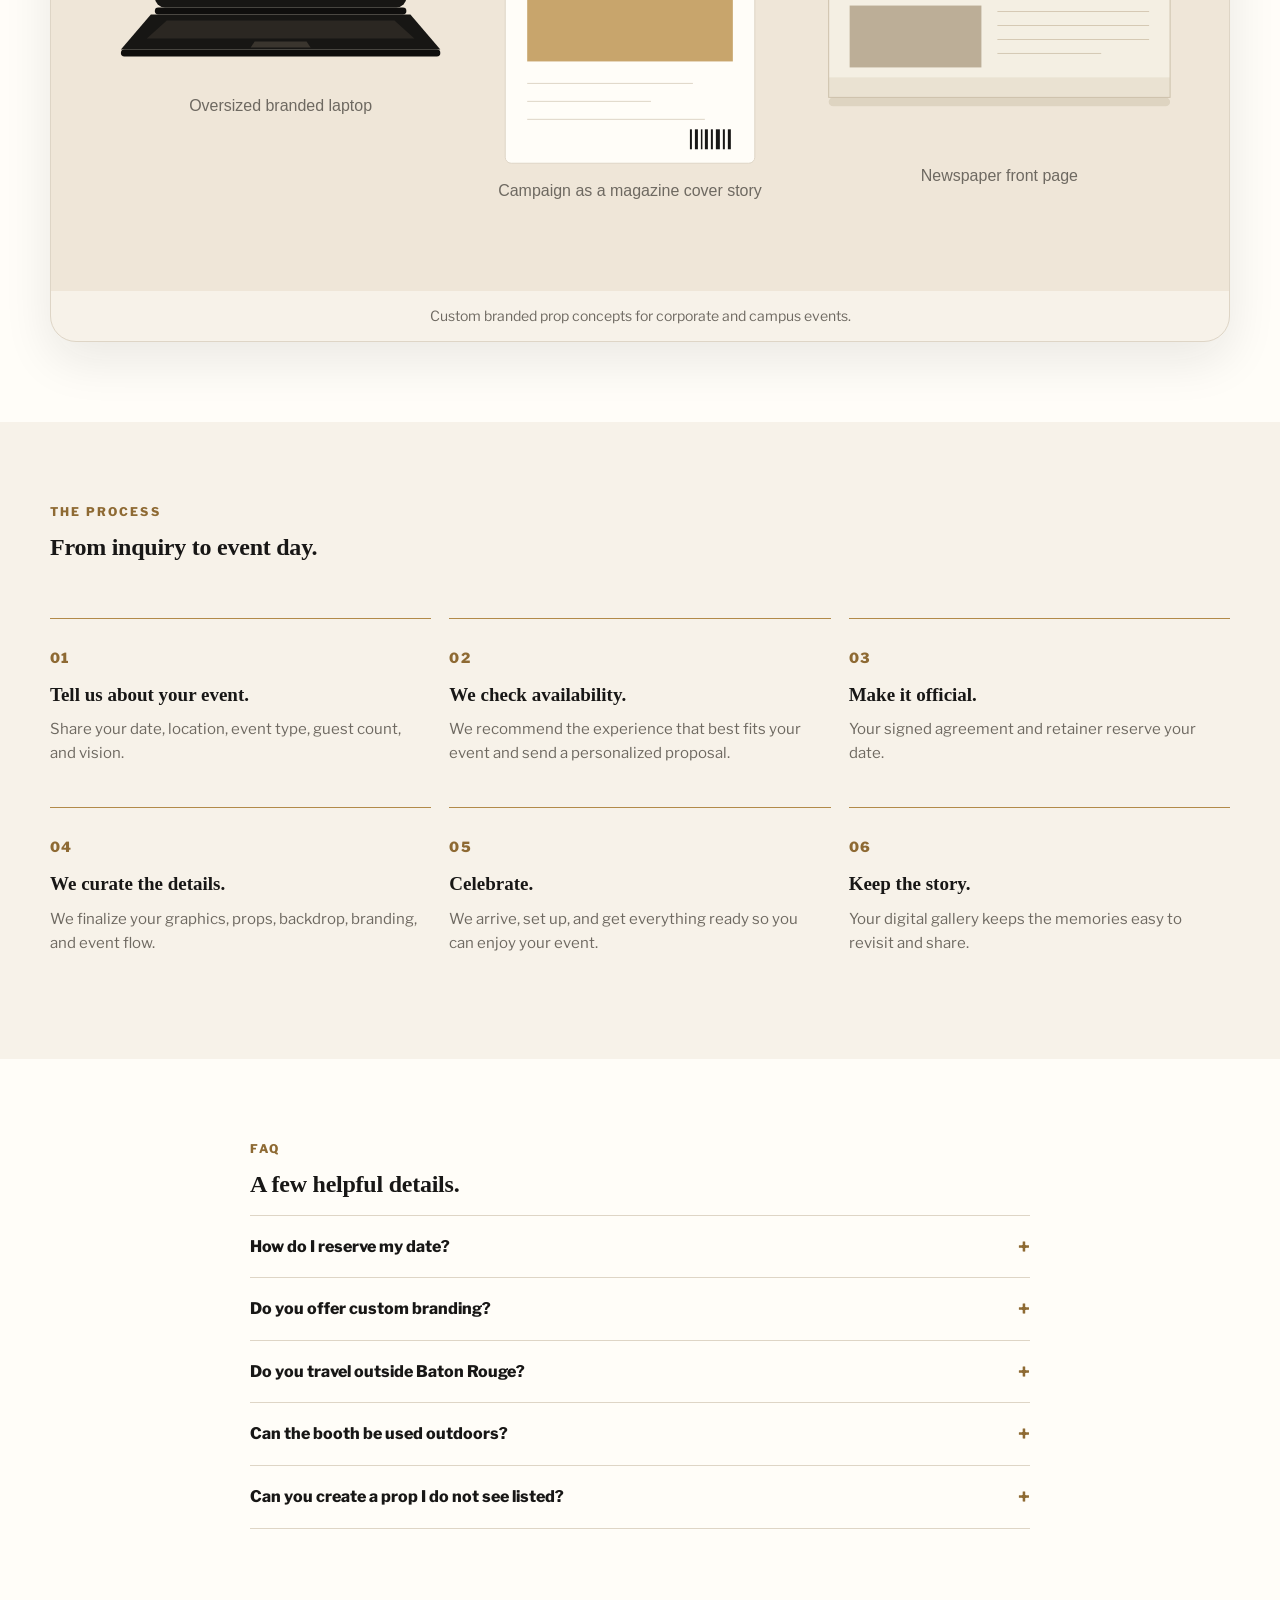
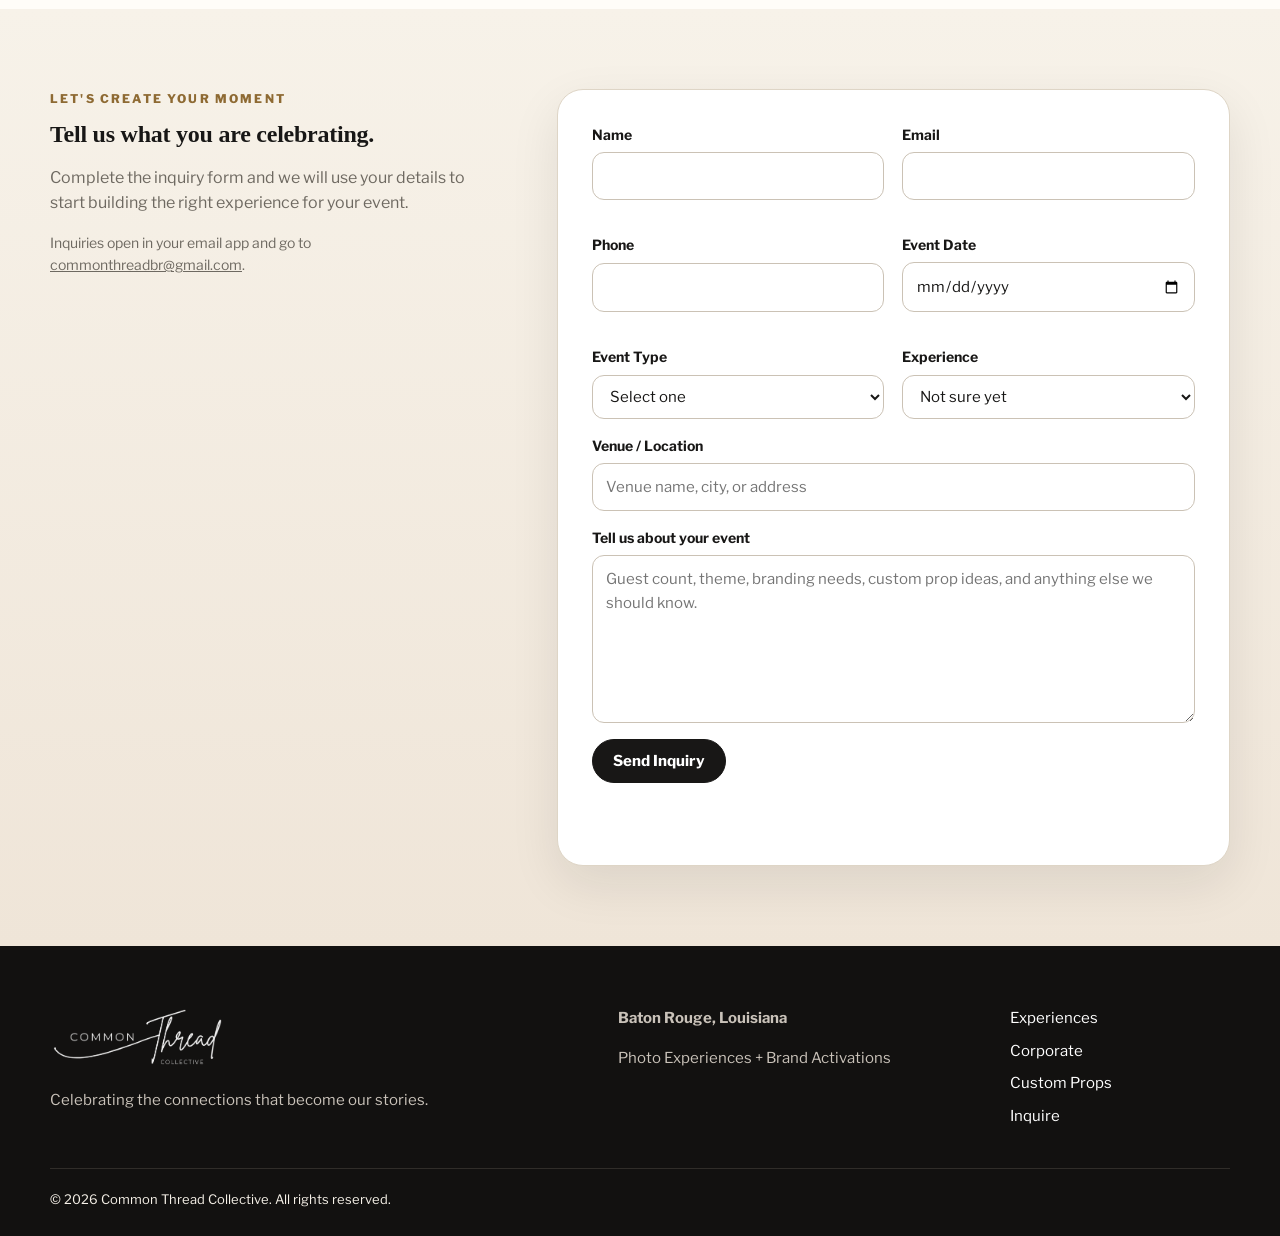
==== commit 984ef980: "Restore universities to corporate audience list Co-authored-by: Cursor <cursoragent@cursor.com>" ====
--- a/index.html
+++ b/index.html
@@ -141,7 +141,7 @@
             <p class="eyebrow light">Corporate + Brand Experiences</p>
             <h2>Make your brand part of the moment.</h2>
             <p class="lead">
-              Conferences, recruiting events, employee celebrations, nonprofits, grand openings, and corporate events.
+              Conferences, recruiting events, employee celebrations, universities, nonprofits, grand openings, and corporate events.
             </p>
             <div class="corporate-prices">
               <div>
